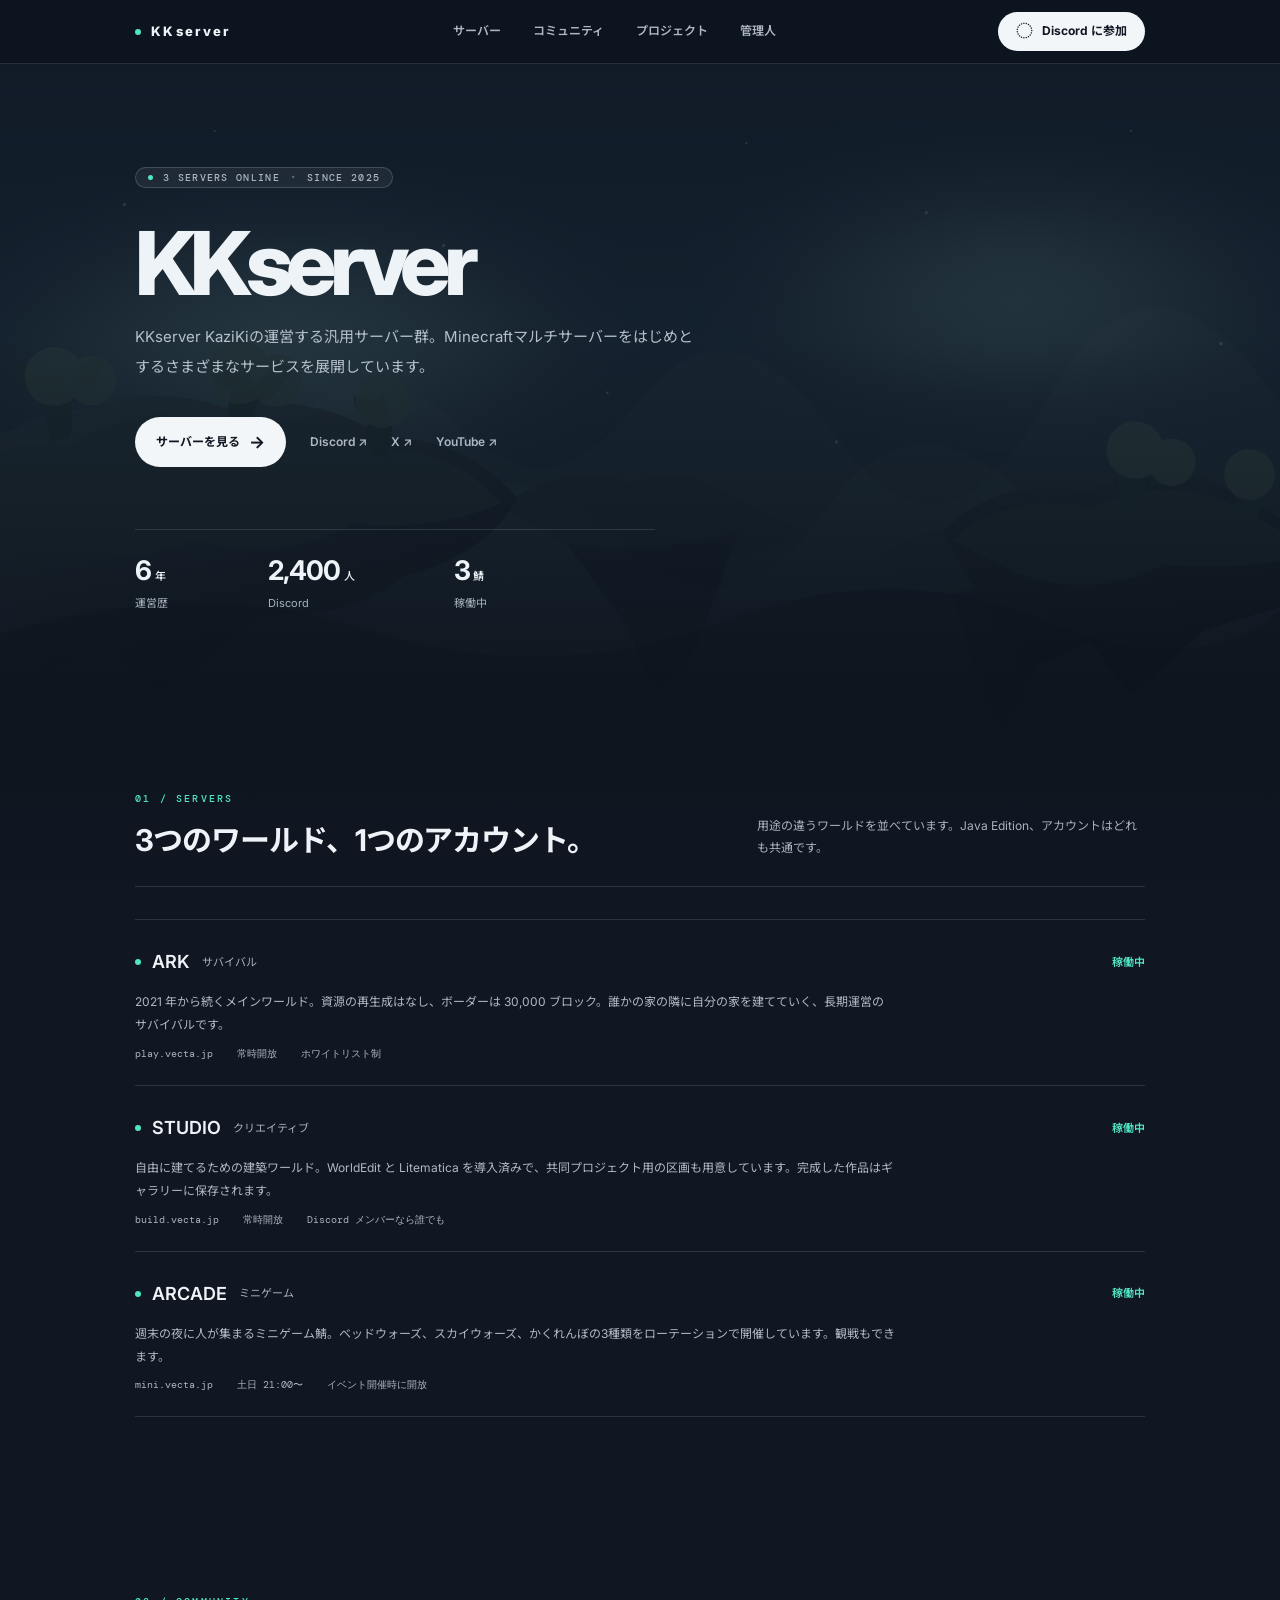
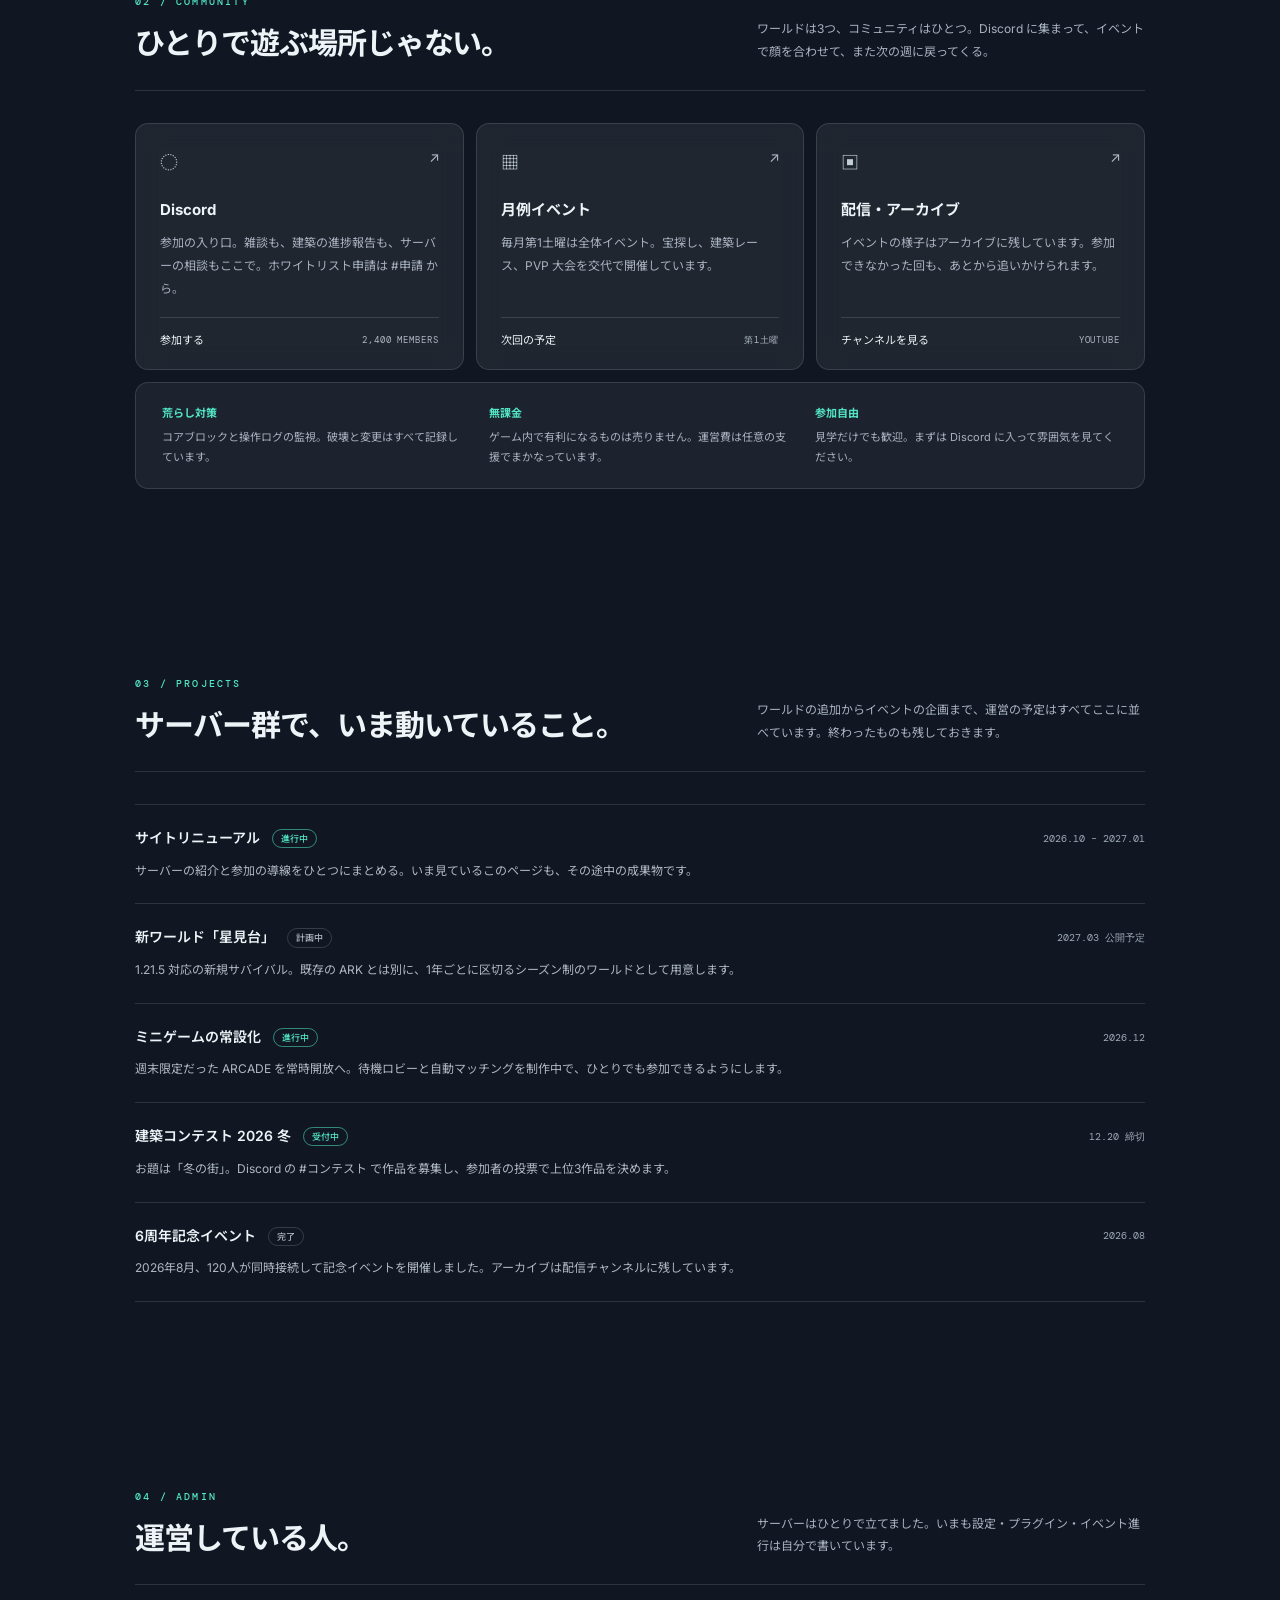
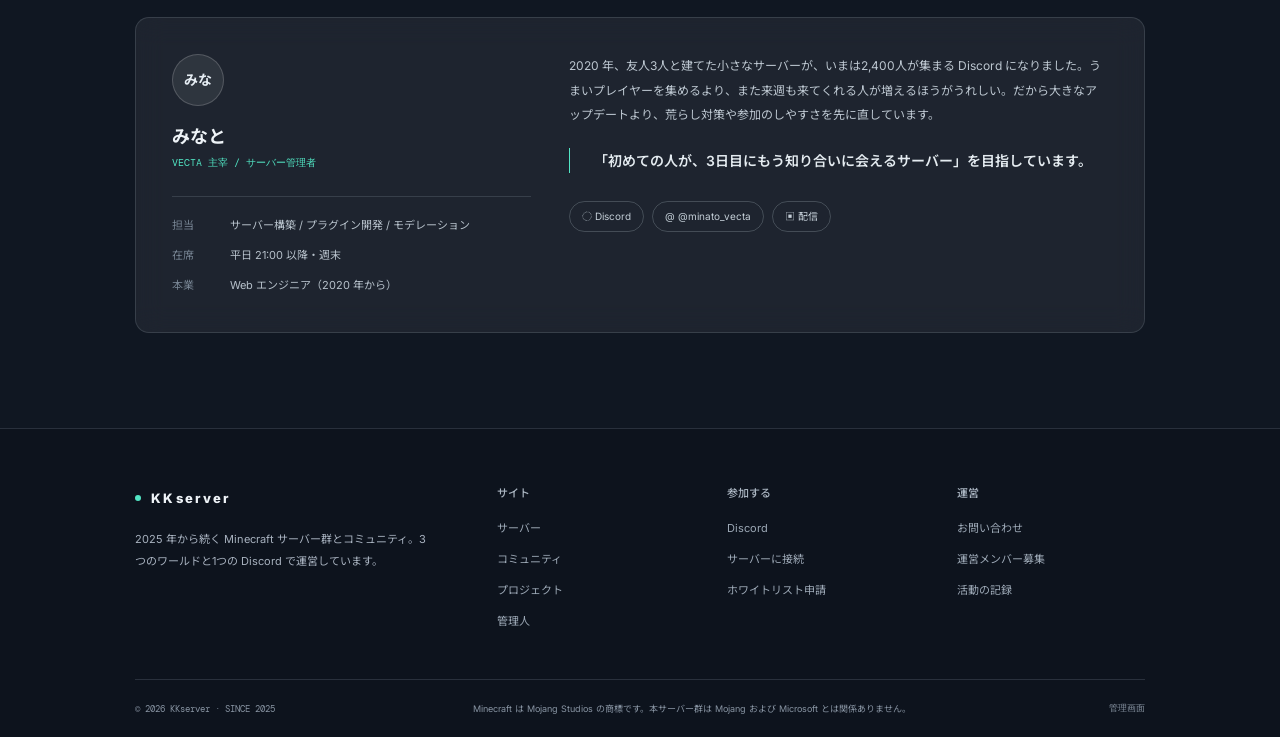
==== index.html @ 8ad78a1d "KKserverへのブランド名と説明の更新" ====
<!DOCTYPE html>
<html lang="ja">
<head>
  <meta charset="UTF-8">
  <meta name="viewport" content="width=device-width, initial-scale=1.0">
  <meta name="theme-color" content="#101722">
  <meta name="description" content="KKserver — 2025年から続くMinecraftサーバー群とコミュニティ。">
  <title>KKserver — Minecraft Server Community</title>
  <link rel="preconnect" href="https://fonts.googleapis.com">
  <link rel="preconnect" href="https://fonts.gstatic.com" crossorigin>
  <link href="https://fonts.googleapis.com/css2?family=DM+Mono:wght@400;500&family=Inter:wght@400;500;600;700;800&family=Noto+Sans+JP:wght@400;500;600;700;800&display=swap" rel="stylesheet">
  <link rel="stylesheet" href="style.css">
</head>
<body>
  <div class="site-background" aria-hidden="true"></div>
  <header class="site-header">
    <a class="brand" href="#top" aria-label="KKserver ホーム"><span></span>KKserver</a>
    <button class="menu-toggle" type="button" aria-label="メニューを開く" aria-expanded="false"><i></i><i></i></button>
    <nav class="main-nav" aria-label="メインナビゲーション">
      <a href="#servers">サーバー</a>
      <a href="#community">コミュニティ</a>
      <a href="#projects">プロジェクト</a>
      <a href="#admin">管理人</a>
    </nav>
    <a class="header-cta" href="#community"><span class="chat-icon">◌</span> Discord に参加</a>
  </header>

  <main id="top">
    <section class="hero content-wrap">
      <div class="hero-copy">
        <div class="eyebrow-pill"><span class="status-dot"></span> 3 SERVERS ONLINE <b>·</b> SINCE 2025</div>
        <h1>KKserver</h1>
        <p class="hero-lead">KKserver KaziKiの運営する汎用サーバー群。Minecraftマルチサーバーをはじめとするさまざまなサービスを展開しています。</p>
        <div class="hero-actions">
          <a class="primary-button" href="#servers">サーバーを見る <span>→</span></a>
          <a class="text-link" href="#community">Discord ↗</a>
          <a class="text-link" href="#projects">X ↗</a>
          <a class="text-link" href="#projects">YouTube ↗</a>
        </div>
        <div class="hero-stats">
          <div><strong>6<small>年</small></strong><span>運営歴</span></div>
          <div><strong>2,400<small>人</small></strong><span>Discord</span></div>
          <div><strong>3<small>鯖</small></strong><span>稼働中</span></div>
        </div>
      </div>
    </section>

    <section class="section content-wrap servers-section" id="servers">
      <div class="section-heading">
        <div><span class="section-kicker">01 / SERVERS</span><h2>3つのワールド、1つのアカウント。</h2></div>
        <p>用途の違うワールドを並べています。Java Edition、アカウントはどれも共通です。</p>
      </div>
      <div class="server-list">
        <article class="server-row">
          <div class="server-title"><h3><span class="status-dot"></span> ARK</h3><span class="server-type">サバイバル</span><span class="server-status">稼働中</span></div>
          <p>2021 年から続くメインワールド。資源の再生成はなし、ボーダーは 30,000 ブロック。誰かの家の隣に自分の家を建てていく、長期運営のサバイバルです。</p>
          <div class="server-meta"><span>play.vecta.jp</span><span>常時開放</span><span>ホワイトリスト制</span></div>
        </article>
        <article class="server-row">
          <div class="server-title"><h3><span class="status-dot"></span> STUDIO</h3><span class="server-type">クリエイティブ</span><span class="server-status">稼働中</span></div>
          <p>自由に建てるための建築ワールド。WorldEdit と Litematica を導入済みで、共同プロジェクト用の区画も用意しています。完成した作品はギャラリーに保存されます。</p>
          <div class="server-meta"><span>build.vecta.jp</span><span>常時開放</span><span>Discord メンバーなら誰でも</span></div>
        </article>
        <article class="server-row">
          <div class="server-title"><h3><span class="status-dot"></span> ARCADE</h3><span class="server-type">ミニゲーム</span><span class="server-status">稼働中</span></div>
          <p>週末の夜に人が集まるミニゲーム鯖。ベッドウォーズ、スカイウォーズ、かくれんぼの3種類をローテーションで開催しています。観戦もできます。</p>
          <div class="server-meta"><span>mini.vecta.jp</span><span>土日 21:00〜</span><span>イベント開催時に開放</span></div>
        </article>
      </div>
    </section>

    <section class="section content-wrap community-section" id="community">
      <div class="section-heading">
        <div><span class="section-kicker">02 / COMMUNITY</span><h2>ひとりで遊ぶ場所じゃない。</h2></div>
        <p>ワールドは3つ、コミュニティはひとつ。Discord に集まって、イベントで顔を合わせて、また次の週に戻ってくる。</p>
      </div>
      <div class="community-grid">
        <a class="community-card" href="#community">
          <span class="card-icon">◌</span><span class="card-arrow">↗</span>
          <h3>Discord</h3><p>参加の入り口。雑談も、建築の進捗報告も、サーバーの相談もここで。ホワイトリスト申請は #申請 から。</p>
          <div class="card-bottom"><span>参加する</span><small>2,400 MEMBERS</small></div>
        </a>
        <a class="community-card" href="#projects">
          <span class="card-icon">▦</span><span class="card-arrow">↗</span>
          <h3>月例イベント</h3><p>毎月第1土曜は全体イベント。宝探し、建築レース、PVP 大会を交代で開催しています。</p>
          <div class="card-bottom"><span>次回の予定</span><small>第1土曜</small></div>
        </a>
        <a class="community-card" href="#projects">
          <span class="card-icon">▣</span><span class="card-arrow">↗</span>
          <h3>配信・アーカイブ</h3><p>イベントの様子はアーカイブに残しています。参加できなかった回も、あとから追いかけられます。</p>
          <div class="card-bottom"><span>チャンネルを見る</span><small>YOUTUBE</small></div>
        </a>
      </div>
      <div class="community-notes">
        <div><h4>荒らし対策</h4><p>コアブロックと操作ログの監視。破壊と変更はすべて記録しています。</p></div>
        <div><h4>無課金</h4><p>ゲーム内で有利になるものは売りません。運営費は任意の支援でまかなっています。</p></div>
        <div><h4>参加自由</h4><p>見学だけでも歓迎。まずは Discord に入って雰囲気を見てください。</p></div>
      </div>
    </section>

    <section class="section content-wrap projects-section" id="projects">
      <div class="section-heading">
        <div><span class="section-kicker">03 / PROJECTS</span><h2>サーバー群で、いま動いていること。</h2></div>
        <p>ワールドの追加からイベントの企画まで、運営の予定はすべてここに並べています。終わったものも残しておきます。</p>
      </div>
      <div class="project-list">
        <article class="project-row"><div class="project-top"><h3>サイトリニューアル <span class="tag active">進行中</span></h3><time>2026.10 – 2027.01</time></div><p>サーバーの紹介と参加の導線をひとつにまとめる。いま見ているこのページも、その途中の成果物です。</p></article>
        <article class="project-row"><div class="project-top"><h3>新ワールド「星見台」 <span class="tag">計画中</span></h3><time>2027.03 公開予定</time></div><p>1.21.5 対応の新規サバイバル。既存の ARK とは別に、1年ごとに区切るシーズン制のワールドとして用意します。</p></article>
        <article class="project-row"><div class="project-top"><h3>ミニゲームの常設化 <span class="tag active">進行中</span></h3><time>2026.12</time></div><p>週末限定だった ARCADE を常時開放へ。待機ロビーと自動マッチングを制作中で、ひとりでも参加できるようにします。</p></article>
        <article class="project-row"><div class="project-top"><h3>建築コンテスト 2026 冬 <span class="tag accepting">受付中</span></h3><time>12.20 締切</time></div><p>お題は「冬の街」。Discord の #コンテスト で作品を募集し、参加者の投票で上位3作品を決めます。</p></article>
        <article class="project-row"><div class="project-top"><h3>6周年記念イベント <span class="tag">完了</span></h3><time>2026.08</time></div><p>2026年8月、120人が同時接続して記念イベントを開催しました。アーカイブは配信チャンネルに残しています。</p></article>
      </div>
    </section>

    <section class="section content-wrap admin-section" id="admin">
      <div class="section-heading">
        <div><span class="section-kicker">04 / ADMIN</span><h2>運営している人。</h2></div>
        <p>サーバーはひとりで立てました。いまも設定・プラグイン・イベント進行は自分で書いています。</p>
      </div>
      <article class="admin-card">
        <div class="admin-profile">
          <div class="avatar">みな</div>
          <h3>みなと</h3><span class="admin-role">VECTA 主宰 / サーバー管理者</span>
          <dl><div><dt>担当</dt><dd>サーバー構築 / プラグイン開発 / モデレーション</dd></div><div><dt>在席</dt><dd>平日 21:00 以降・週末</dd></div><div><dt>本業</dt><dd>Web エンジニア（2020 年から）</dd></div></dl>
        </div>
        <div class="admin-message">
          <p>2020 年、友人3人と建てた小さなサーバーが、いまは2,400人が集まる Discord になりました。うまいプレイヤーを集めるより、また来週も来てくれる人が増えるほうがうれしい。だから大きなアップデートより、荒らし対策や参加のしやすさを先に直しています。</p>
          <blockquote>「初めての人が、3日目にもう知り合いに会えるサーバー」を目指しています。</blockquote>
          <div class="social-pills"><a href="#community">◌ Discord</a><a href="#community">@ @minato_vecta</a><a href="#projects">▣ 配信</a></div>
        </div>
      </article>
    </section>
  </main>

  <footer class="site-footer">
    <div class="footer-main content-wrap">
      <div class="footer-about"><a class="brand" href="#top"><span></span>KKserver</a><p>2025 年から続く Minecraft サーバー群とコミュニティ。3つのワールドと1つの Discord で運営しています。</p></div>
      <div class="footer-column"><h4>サイト</h4><a href="#servers">サーバー</a><a href="#community">コミュニティ</a><a href="#projects">プロジェクト</a><a href="#admin">管理人</a></div>
      <div class="footer-column"><h4>参加する</h4><a href="#community">Discord</a><a href="#servers">サーバーに接続</a><a href="#community">ホワイトリスト申請</a></div>
      <div class="footer-column"><h4>運営</h4><a href="#admin">お問い合わせ</a><a href="#admin">運営メンバー募集</a><a href="#projects">活動の記録</a></div>
    </div>
    <div class="footer-bottom content-wrap"><span>© 2026 KKserver · SINCE 2025</span><span>Minecraft は Mojang Studios の商標です。本サーバー群は Mojang および Microsoft とは関係ありません。</span><a href="#top">管理画面</a></div>
  </footer>
  <script src="script.js"></script>
</body>
</html>
---- style.css ----
/* VECTA — visual settings are grouped here for easy customization. */
:root {
  --bg: #101722;
  --panel: rgba(255,255,255,.055);
  --line: rgba(210,225,238,.14);
  --text: #eef3f7;
  --muted: #a8b2bf;
  --soft: #778493;
  --accent: #52e5c4;
  --mono: "DM Mono", monospace;
  --sans: "Inter", "Noto Sans JP", sans-serif;
  --content: 1010px;
}
* { box-sizing: border-box; }
html { scroll-behavior: smooth; scroll-padding-top: 90px; }
body { margin: 0; color: var(--text); background: var(--bg); font-family: var(--sans); font-size: 14px; line-height: 1.9; overflow-x: hidden; }
a { color: inherit; text-decoration: none; }
a:focus-visible, button:focus-visible { outline: 2px solid var(--accent); outline-offset: 4px; }
.site-background {
  position: fixed; inset: 0; z-index: -1; pointer-events: none;
  background: linear-gradient(180deg, rgba(14,22,34,.82) 0%, rgba(14,22,34,.68) 38%, rgba(12,18,27,.9) 78%, #101722 100%), url("assets/landscape.svg") center 30% / cover no-repeat;
}
.site-header {
  height: 64px; padding: 0 max(5vw, calc((100vw - var(--content))/2));
  display: flex; align-items: center; justify-content: space-between; gap: 30px;
  position: sticky; top: 0; z-index: 20; background: rgba(13,20,31,.82);
  border-bottom: 1px solid rgba(210,225,238,.12); backdrop-filter: blur(18px);
}
.brand { display: inline-flex; align-items: center; gap: 10px; font-size: 13px; font-weight: 800; letter-spacing: .18em; white-space: nowrap; }
.brand span, .status-dot { display: inline-block; width: 6px; height: 6px; border-radius: 50%; background: var(--accent); flex: 0 0 auto; }
.main-nav { display: flex; align-items: center; gap: 32px; margin-left: auto; margin-right: auto; }
.main-nav a, .text-link { color: #aeb7c2; font-size: 12px; font-weight: 600; transition: color .2s; }
.main-nav a:hover, .text-link:hover { color: var(--accent); }
.header-cta, .primary-button { display: inline-flex; align-items: center; justify-content: center; gap: 9px; color: #101722; background: #f3f6f8; border-radius: 99px; font-size: 12px; font-weight: 700; padding: 8px 18px; transition: transform .2s, background .2s; white-space: nowrap; }
.header-cta:hover, .primary-button:hover { transform: translateY(-2px); background: var(--accent); }
.chat-icon { font-size: 17px; line-height: 1; }
.menu-toggle { display: none; border: 0; background: none; padding: 8px; }
.menu-toggle i { display: block; width: 22px; height: 1px; background: white; margin: 6px; }
.content-wrap { width: min(var(--content), 90%); margin-inline: auto; }
.hero { min-height: 690px; padding-top: 98px; }
.hero-copy { max-width: 600px; }
.eyebrow-pill { display: inline-flex; align-items: center; gap: 10px; border: 1px solid rgba(220,235,245,.18); background: rgba(255,255,255,.055); border-radius: 30px; padding: 3px 12px; color: #aab5c1; font: 500 10px var(--mono); letter-spacing: .13em; }
.eyebrow-pill .status-dot { width: 5px; height: 5px; }
.eyebrow-pill b { color: #667381; }
h1 { margin: 30px 0 12px; font-size: clamp(64px, 8vw, 88px); line-height: 1; letter-spacing: -.075em; font-weight: 800; }
.hero-lead { max-width: 560px; color: #b6c0ca; font-size: 15px; line-height: 2.05; }
.hero-actions { display: flex; align-items: center; gap: 24px; margin-top: 34px; }
.primary-button { padding: 9px 21px; min-width: 145px; }
.primary-button span { font-size: 17px; }
.hero-stats { display: flex; gap: 100px; max-width: 520px; border-top: 1px solid var(--line); margin-top: 62px; padding-top: 24px; }
.hero-stats div { display: flex; flex-direction: column; }
.hero-stats strong { font-size: 27px; line-height: 1.25; letter-spacing: -.04em; }
.hero-stats strong small { font-size: 11px; margin-left: 4px; font-weight: 500; }
.hero-stats span { color: var(--muted); font-size: 11px; margin-top: 5px; }
.section { padding-top: 30px; margin-bottom: 140px; }
.section-heading { display: grid; grid-template-columns: 1.2fr .8fr; gap: 40px; align-items: end; padding-bottom: 24px; border-bottom: 1px solid var(--line); }
.section-kicker { color: var(--accent); font: 500 10px var(--mono); letter-spacing: .22em; }
.section-heading h2 { font-size: clamp(24px, 3vw, 30px); line-height: 1.45; letter-spacing: -.035em; margin: 8px 0 0; }
.section-heading > p { color: var(--muted); font-size: 12px; margin: 0 0 2px; line-height: 1.9; }
.server-list { border-top: 1px solid var(--line); margin-top: 32px; }
.server-row { padding: 25px 0 24px; border-bottom: 1px solid var(--line); }
.server-title { display: flex; align-items: center; gap: 12px; }
.server-title h3 { font-size: 18px; font-weight: 600; margin: 0; display: flex; align-items: center; gap: 11px; }
.server-title h3 .status-dot { width: 6px; height: 6px; }
.server-type { color: var(--muted); font-size: 11px; }
.server-status { margin-left: auto; color: var(--accent); font-size: 11px; font-weight: 600; }
.server-row > p, .project-row > p { max-width: 760px; color: #aeb8c3; font-size: 12px; margin: 12px 0 10px; line-height: 1.9; }
.server-meta { display: flex; flex-wrap: wrap; gap: 24px; color: #aab5c1; font: 10px var(--mono); }
.community-section { margin-bottom: 150px; }
.community-grid { display: grid; grid-template-columns: repeat(3, 1fr); gap: 12px; margin-top: 32px; }
.community-card { min-height: 228px; position: relative; display: flex; flex-direction: column; padding: 22px 24px 18px; border: 1px solid var(--line); border-radius: 13px; background: rgba(255,255,255,.065); backdrop-filter: blur(12px); transition: background .2s, transform .2s; }
.community-card:hover { background: rgba(255,255,255,.1); transform: translateY(-3px); }
.card-icon { color: #c3cdd6; font-size: 18px; }
.card-arrow { position: absolute; right: 23px; top: 20px; color: #aeb9c4; }
.community-card h3 { font-size: 15px; margin: 16px 0 8px; }
.community-card p { color: var(--muted); font-size: 12px; line-height: 1.9; margin: 0 0 16px; }
.card-bottom { display: flex; align-items: center; justify-content: space-between; border-top: 1px solid var(--line); padding-top: 12px; margin-top: auto; font-size: 11px; }
.card-bottom small { color: #aeb9c4; font: 9px var(--mono); letter-spacing: .1em; }
.community-notes { display: grid; grid-template-columns: repeat(3, 1fr); gap: 24px; border: 1px solid var(--line); border-radius: 13px; background: rgba(255,255,255,.055); padding: 20px 26px; margin-top: 12px; }
.community-notes h4 { color: var(--accent); font-size: 11px; margin: 0 0 5px; }
.community-notes p { color: var(--muted); font-size: 11px; line-height: 1.8; margin: 0; }
.projects-section { margin-bottom: 150px; }
.project-list { border-top: 1px solid var(--line); margin-top: 32px; }
.project-row { padding: 20px 0 21px; border-bottom: 1px solid var(--line); }
.project-top { display: flex; align-items: center; justify-content: space-between; gap: 20px; }
.project-top h3 { font-size: 14px; margin: 0; font-weight: 600; }
.project-top time { color: #9da9b6; font: 10px var(--mono); white-space: nowrap; }
.tag { display: inline-block; vertical-align: 1px; border: 1px solid rgba(180,195,210,.22); color: #aeb8c3; border-radius: 20px; padding: 0 8px; font-size: 9px; font-weight: 500; margin-left: 8px; }
.tag.active, .tag.accepting { color: var(--accent); border-color: rgba(82,229,196,.55); }
.project-row > p { margin: 8px 0 0; max-width: 850px; }
.admin-section { margin-bottom: 95px; }
.admin-card { display: grid; grid-template-columns: .8fr 1.2fr; gap: 38px; margin-top: 32px; padding: 36px; border: 1px solid var(--line); border-radius: 14px; background: rgba(255,255,255,.06); backdrop-filter: blur(14px); }
.avatar { width: 52px; height: 52px; border: 1px solid rgba(255,255,255,.18); background: rgba(255,255,255,.08); border-radius: 50%; display: grid; place-items: center; color: #e5edf3; font-weight: 700; margin-bottom: 14px; }
.admin-profile h3 { font-size: 18px; margin: 0; }
.admin-role { display: block; color: var(--accent); font: 10px var(--mono); margin-top: 2px; }
.admin-profile dl { border-top: 1px solid var(--line); margin: 26px 0 0; padding-top: 18px; display: grid; gap: 9px; }
.admin-profile dl div { display: grid; grid-template-columns: 48px 1fr; gap: 10px; font-size: 11px; }
.admin-profile dt { color: var(--soft); }
.admin-profile dd { margin: 0; color: #b7c1cb; }
.admin-message { color: #bdc7d1; font-size: 12px; line-height: 2.05; }
.admin-message > p { margin: 0 0 20px; }
.admin-message blockquote { border-left: 1px solid var(--accent); padding: 0 0 0 24px; margin: 0 0 28px; color: #e4ebf0; font-size: 14px; font-weight: 600; line-height: 1.8; }
.social-pills { display: flex; flex-wrap: wrap; gap: 8px; }
.social-pills a { border: 1px solid rgba(220,235,245,.2); border-radius: 30px; padding: 4px 12px; color: #c4ced7; font-size: 10px; transition: border .2s, color .2s; }
.social-pills a:hover { border-color: var(--accent); color: var(--accent); }
.site-footer { border-top: 1px solid var(--line); background: rgba(10,16,25,.42); }
.footer-main { display: grid; grid-template-columns: 1.7fr 1fr 1fr 1fr; gap: 42px; padding-top: 54px; padding-bottom: 48px; }
.footer-about p { max-width: 300px; color: var(--muted); font-size: 11px; line-height: 2; margin-top: 18px; }
.footer-column { display: flex; flex-direction: column; gap: 10px; }
.footer-column h4 { color: #aab5c1; font-size: 11px; font-weight: 500; margin: 0 0 4px; }
.footer-column a { color: #9da9b6; font-size: 11px; }
.footer-column a:hover { color: var(--accent); }
.footer-bottom { border-top: 1px solid var(--line); min-height: 58px; display: flex; align-items: center; justify-content: space-between; gap: 20px; color: #8995a3; font: 9px var(--mono); }
.footer-bottom span:nth-child(2) { font-family: var(--sans); font-size: 9px; text-align: center; }
.footer-bottom a { white-space: nowrap; }
@media (max-width: 760px) {
  .site-header { height: 60px; padding-inline: 5%; gap: 10px; }
  .menu-toggle { display: block; order: 3; margin-left: 2px; }
  .header-cta { margin-left: auto; padding: 7px 12px; font-size: 10px; }
  .main-nav { display: none; position: absolute; top: 59px; left: 0; right: 0; padding: 18px 5% 22px; background: rgba(13,20,31,.97); border-bottom: 1px solid var(--line); flex-direction: column; align-items: flex-start; gap: 14px; }
  .main-nav.is-open { display: flex; }
  .hero { min-height: 690px; padding-top: 90px; }
  .hero-lead { font-size: 13px; }
  .hero-actions { flex-wrap: wrap; gap: 17px; }
  .hero-stats { gap: clamp(30px, 10vw, 75px); }
  .section { margin-bottom: 105px; }
  .section-heading { grid-template-columns: 1fr; gap: 12px; }
  .section-heading > p { max-width: 520px; }
  .community-grid { grid-template-columns: 1fr; }
  .community-card { min-height: 195px; }
  .community-notes { grid-template-columns: 1fr; gap: 16px; }
  .admin-card { grid-template-columns: 1fr; gap: 26px; padding: 25px; }
  .footer-main { grid-template-columns: 1fr 1fr; gap: 32px 22px; }
  .footer-about { grid-column: 1 / -1; }
  .footer-bottom { padding-block: 16px; flex-wrap: wrap; justify-content: flex-start; }
  .footer-bottom span:nth-child(2) { text-align: left; order: 3; width: 100%; }
}
@media (max-width: 420px) {
  .brand { font-size: 12px; }
  .header-cta { font-size: 0; gap: 0; width: 34px; height: 34px; padding: 0; }
  .chat-icon { font-size: 19px; }
  h1 { font-size: 62px; }
  .hero { min-height: 700px; }
  .hero-stats { justify-content: space-between; gap: 15px; }
  .server-title { flex-wrap: wrap; }
  .server-status { margin-left: auto; }
  .project-top { align-items: flex-start; flex-direction: column; gap: 5px; }
}
@media (prefers-reduced-motion: reduce) {
  html { scroll-behavior: auto; }
  *, *::before, *::after { transition-duration: .01ms !important; animation-duration: .01ms !important; }
}
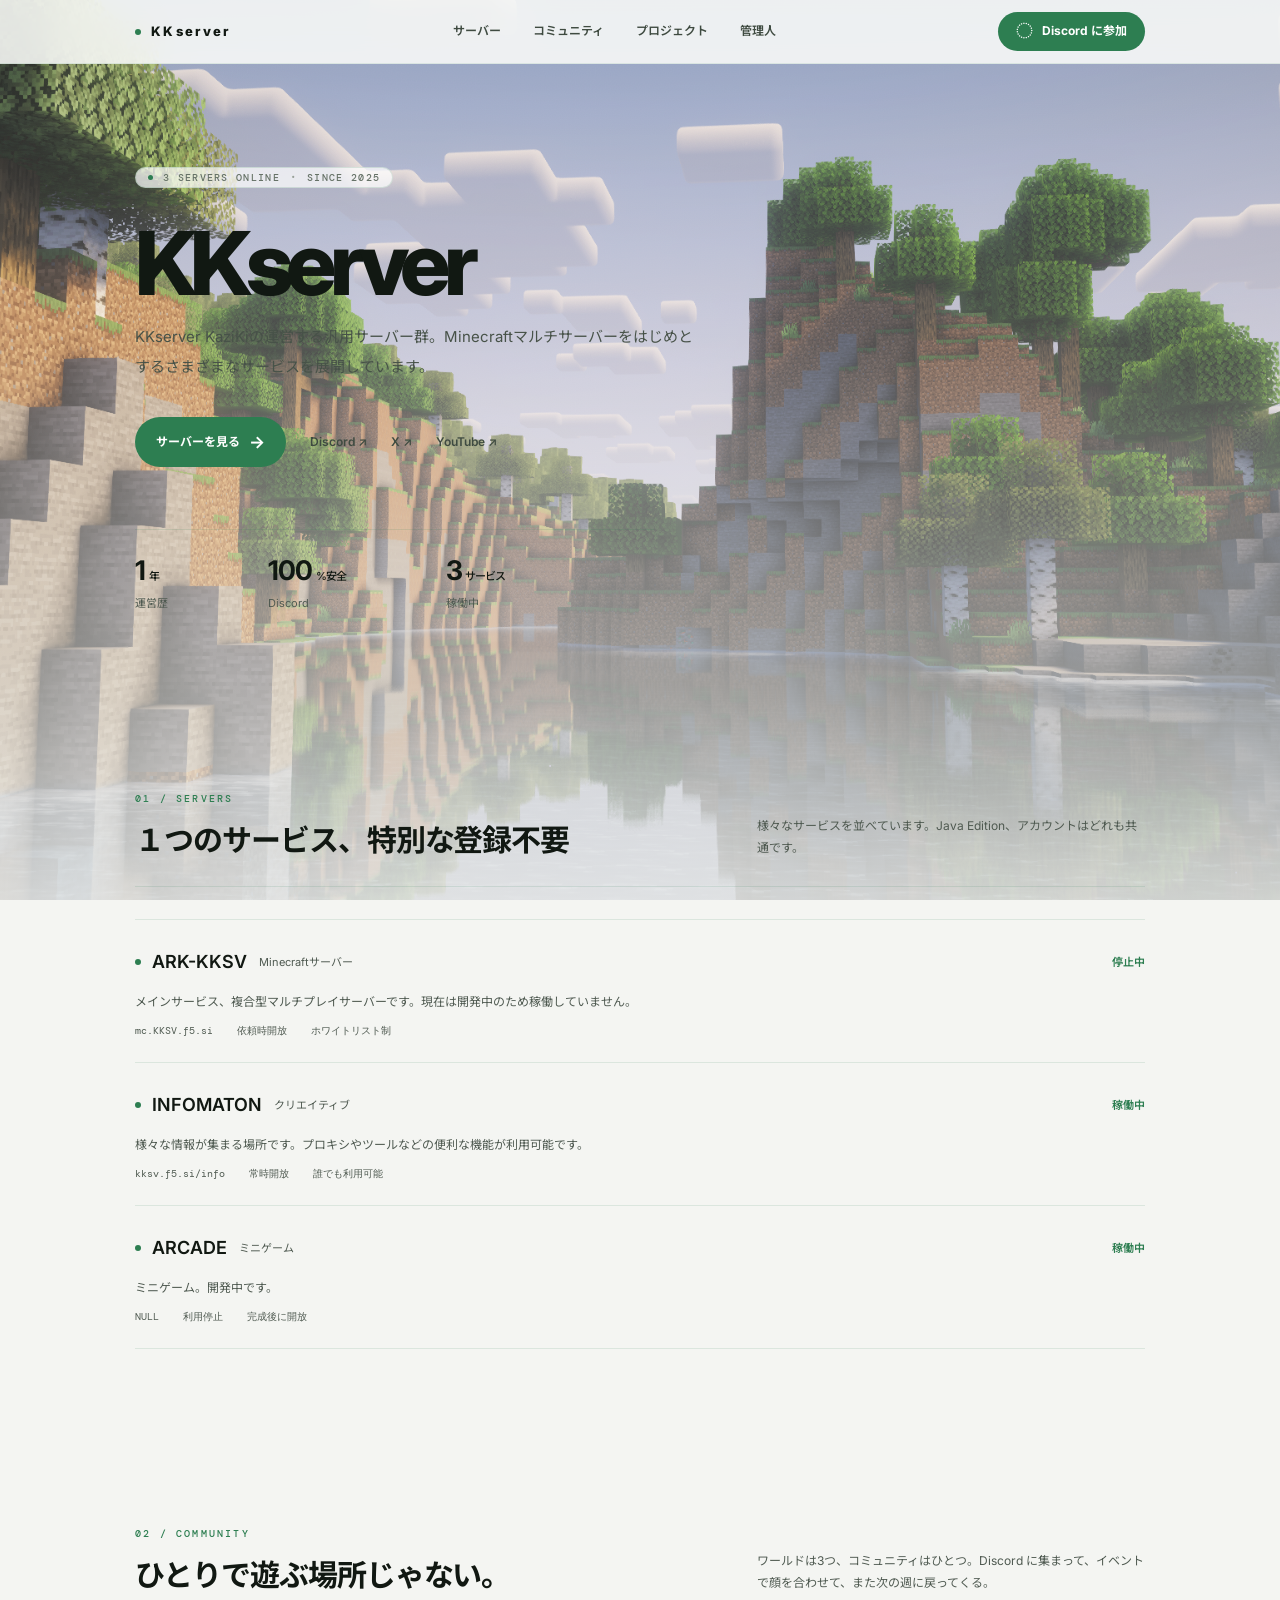
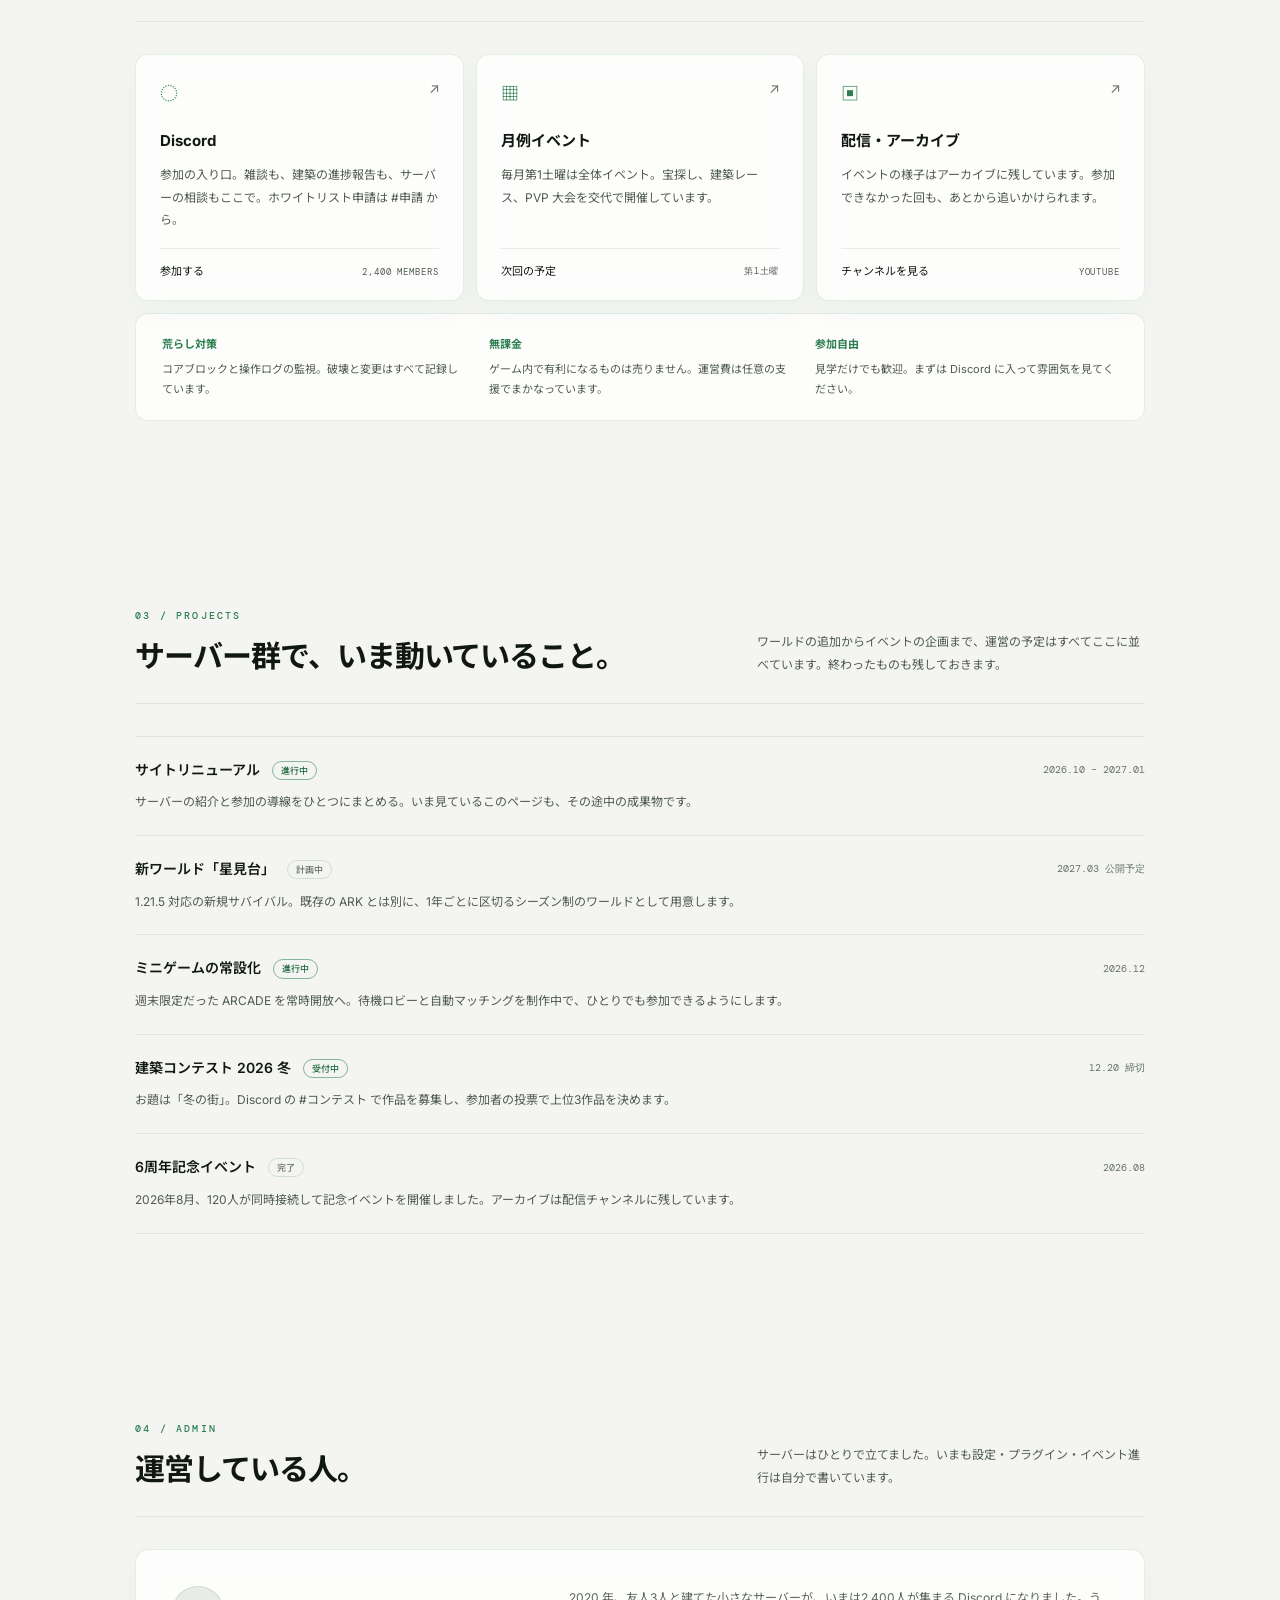
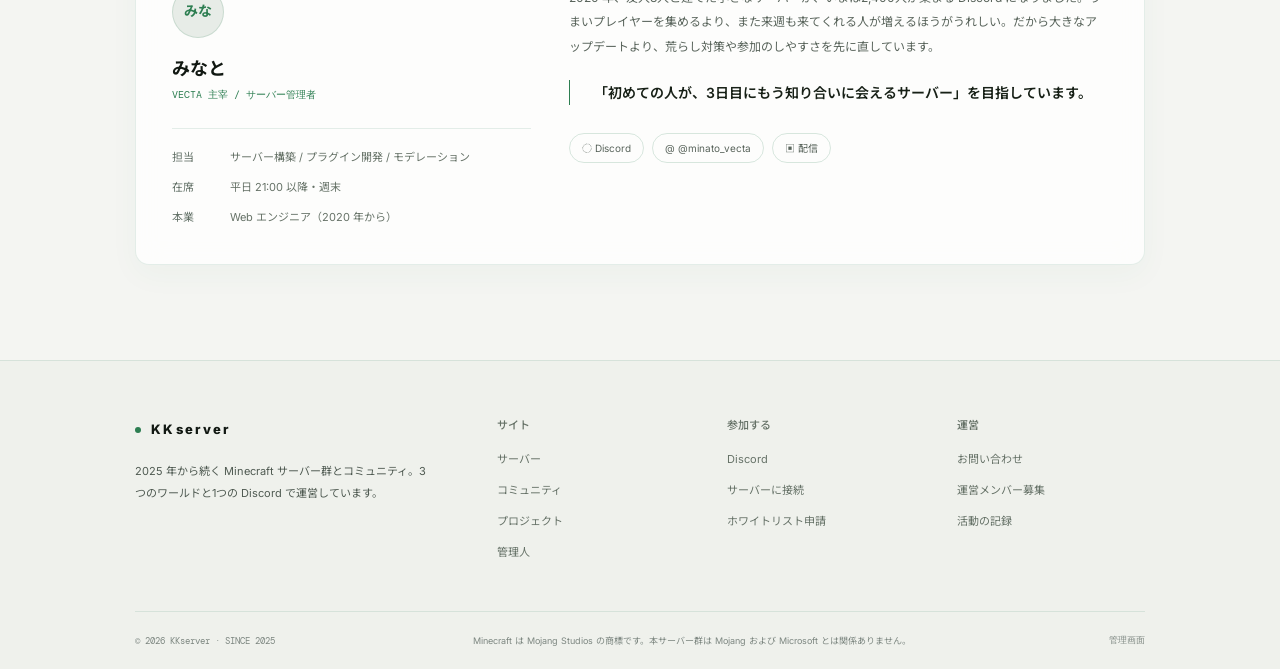
==== commit 1816389a: "Refresh KKSV site theme and content Updated the site to a light theme, revised server and community " ====
--- a/index.html
+++ b/index.html
@@ -3,8 +3,8 @@
 <head>
   <meta charset="UTF-8">
   <meta name="viewport" content="width=device-width, initial-scale=1.0">
-  <meta name="theme-color" content="#101722">
-  <meta name="description" content="KKserver — 2025年から続くMinecraftサーバー群とコミュニティ。">
+  <meta name="theme-color" content="#F4F5F2">
+  <meta name="description" content="KKserver — KaziKiの汎用サーバー群">
   <title>KKserver — Minecraft Server Community</title>
   <link rel="preconnect" href="https://fonts.googleapis.com">
   <link rel="preconnect" href="https://fonts.gstatic.com" crossorigin>
@@ -38,33 +38,33 @@
           <a class="text-link" href="#projects">YouTube ↗</a>
         </div>
         <div class="hero-stats">
-          <div><strong>6<small>年</small></strong><span>運営歴</span></div>
-          <div><strong>2,400<small>人</small></strong><span>Discord</span></div>
-          <div><strong>3<small>鯖</small></strong><span>稼働中</span></div>
+          <div><strong>1<small>年</small></strong><span>運営歴</span></div>
+          <div><strong>100<small>%安全</small></strong><span>Discord</span></div>
+          <div><strong>3<small>サービス</small></strong><span>稼働中</span></div>
         </div>
       </div>
     </section>
 
     <section class="section content-wrap servers-section" id="servers">
       <div class="section-heading">
-        <div><span class="section-kicker">01 / SERVERS</span><h2>3つのワールド、1つのアカウント。</h2></div>
-        <p>用途の違うワールドを並べています。Java Edition、アカウントはどれも共通です。</p>
+        <div><span class="section-kicker">01 / SERVERS</span><h2>１つのサービス、特別な登録不要</h2></div>
+        <p>様々なサービスを並べています。Java Edition、アカウントはどれも共通です。</p>
       </div>
       <div class="server-list">
         <article class="server-row">
-          <div class="server-title"><h3><span class="status-dot"></span> ARK</h3><span class="server-type">サバイバル</span><span class="server-status">稼働中</span></div>
-          <p>2021 年から続くメインワールド。資源の再生成はなし、ボーダーは 30,000 ブロック。誰かの家の隣に自分の家を建てていく、長期運営のサバイバルです。</p>
-          <div class="server-meta"><span>play.vecta.jp</span><span>常時開放</span><span>ホワイトリスト制</span></div>
+          <div class="server-title"><h3><span class="status-dot"></span> ARK-KKSV</h3><span class="server-type">Minecraftサーバー</span><span class="server-status">停止中</span></div>
+          <p>メインサービス、複合型マルチプレイサーバーです。現在は開発中のため稼働していません。</p>
+          <div class="server-meta"><span>mc.KKSV.f5.si</span><span>依頼時開放</span><span>ホワイトリスト制</span></div>
         </article>
         <article class="server-row">
-          <div class="server-title"><h3><span class="status-dot"></span> STUDIO</h3><span class="server-type">クリエイティブ</span><span class="server-status">稼働中</span></div>
-          <p>自由に建てるための建築ワールド。WorldEdit と Litematica を導入済みで、共同プロジェクト用の区画も用意しています。完成した作品はギャラリーに保存されます。</p>
-          <div class="server-meta"><span>build.vecta.jp</span><span>常時開放</span><span>Discord メンバーなら誰でも</span></div>
+          <div class="server-title"><h3><span class="status-dot"></span> INFOMATON</h3><span class="server-type">クリエイティブ</span><span class="server-status">稼働中</span></div>
+          <p>様々な情報が集まる場所です。プロキシやツールなどの便利な機能が利用可能です。</p>
+          <div class="server-meta"><span>kksv.f5.si/info</span><span>常時開放</span><span>誰でも利用可能</span></div>
         </article>
         <article class="server-row">
           <div class="server-title"><h3><span class="status-dot"></span> ARCADE</h3><span class="server-type">ミニゲーム</span><span class="server-status">稼働中</span></div>
-          <p>週末の夜に人が集まるミニゲーム鯖。ベッドウォーズ、スカイウォーズ、かくれんぼの3種類をローテーションで開催しています。観戦もできます。</p>
-          <div class="server-meta"><span>mini.vecta.jp</span><span>土日 21:00〜</span><span>イベント開催時に開放</span></div>
+          <p>ミニゲーム。開発中です。</p>
+          <div class="server-meta"><span>NULL</span><span>利用停止</span><span>完成後に開放</span></div>
         </article>
       </div>
     </section>
--- a/style.css
+++ b/style.css
@@ -1,12 +1,15 @@
-/* VECTA — visual settings are grouped here for easy customization. */
+/* KKSV — visual settings are grouped here for easy customization. */
 :root {
-  --bg: #101722;
-  --panel: rgba(255,255,255,.055);
-  --line: rgba(210,225,238,.14);
-  --text: #eef3f7;
-  --muted: #a8b2bf;
-  --soft: #778493;
-  --accent: #52e5c4;
+  --bg: #f4f5f2;
+  --panel: rgba(255,255,255,.78);
+  --line: rgba(45,126,81,.12);
+  --text: #111812;
+  --muted: #4f5a51;
+  --soft: #627066;
+  --accent: #2d7e51;
+  --background-middle: .22;
+  --background-lower: .58;
+  --background-bottom: .82;
   --mono: "DM Mono", monospace;
   --sans: "Inter", "Noto Sans JP", sans-serif;
   --content: 1010px;
@@ -18,32 +21,34 @@
 a:focus-visible, button:focus-visible { outline: 2px solid var(--accent); outline-offset: 4px; }
 .site-background {
   position: fixed; inset: 0; z-index: -1; pointer-events: none;
-  background: linear-gradient(180deg, rgba(14,22,34,.82) 0%, rgba(14,22,34,.68) 38%, rgba(12,18,27,.9) 78%, #101722 100%), url("assets/landscape.svg") center 30% / cover no-repeat;
+  opacity: 1;
+  background: linear-gradient(180deg, rgba(248,249,247,.12) 0%, rgba(244,245,242,var(--background-middle)) 38%, rgba(240,242,238,var(--background-lower)) 78%, rgba(244,245,242,var(--background-bottom)) 100%), url("assets/background.png") center 30% / cover no-repeat;
+  transition: opacity .12s linear;
 }
 .site-header {
   height: 64px; padding: 0 max(5vw, calc((100vw - var(--content))/2));
   display: flex; align-items: center; justify-content: space-between; gap: 30px;
-  position: sticky; top: 0; z-index: 20; background: rgba(13,20,31,.82);
-  border-bottom: 1px solid rgba(210,225,238,.12); backdrop-filter: blur(18px);
+  position: sticky; top: 0; z-index: 20; background: rgba(250,251,249,.88);
+  border-bottom: 1px solid rgba(45,126,81,.10); backdrop-filter: blur(18px);
 }
 .brand { display: inline-flex; align-items: center; gap: 10px; font-size: 13px; font-weight: 800; letter-spacing: .18em; white-space: nowrap; }
 .brand span, .status-dot { display: inline-block; width: 6px; height: 6px; border-radius: 50%; background: var(--accent); flex: 0 0 auto; }
 .main-nav { display: flex; align-items: center; gap: 32px; margin-left: auto; margin-right: auto; }
-.main-nav a, .text-link { color: #aeb7c2; font-size: 12px; font-weight: 600; transition: color .2s; }
+.main-nav a, .text-link { color: #3f4b41; font-size: 12px; font-weight: 600; transition: color .2s; }
 .main-nav a:hover, .text-link:hover { color: var(--accent); }
-.header-cta, .primary-button { display: inline-flex; align-items: center; justify-content: center; gap: 9px; color: #101722; background: #f3f6f8; border-radius: 99px; font-size: 12px; font-weight: 700; padding: 8px 18px; transition: transform .2s, background .2s; white-space: nowrap; }
-.header-cta:hover, .primary-button:hover { transform: translateY(-2px); background: var(--accent); }
+.header-cta, .primary-button { display: inline-flex; align-items: center; justify-content: center; gap: 9px; color: #ffffff; background: #2d7e51; border-radius: 99px; font-size: 12px; font-weight: 700; padding: 8px 18px; transition: transform .2s, background .2s; white-space: nowrap; }
+.header-cta:hover, .primary-button:hover { transform: translateY(-2px); background: #3b9665; }
 .chat-icon { font-size: 17px; line-height: 1; }
 .menu-toggle { display: none; border: 0; background: none; padding: 8px; }
-.menu-toggle i { display: block; width: 22px; height: 1px; background: white; margin: 6px; }
+.menu-toggle i { display: block; width: 22px; height: 1px; background: #172016; margin: 6px; }
 .content-wrap { width: min(var(--content), 90%); margin-inline: auto; }
 .hero { min-height: 690px; padding-top: 98px; }
 .hero-copy { max-width: 600px; }
-.eyebrow-pill { display: inline-flex; align-items: center; gap: 10px; border: 1px solid rgba(220,235,245,.18); background: rgba(255,255,255,.055); border-radius: 30px; padding: 3px 12px; color: #aab5c1; font: 500 10px var(--mono); letter-spacing: .13em; }
+.eyebrow-pill { display: inline-flex; align-items: center; gap: 10px; border: 1px solid rgba(45,126,81,.16); background: rgba(255,255,255,.72); border-radius: 30px; padding: 3px 12px; color: #667267; font: 500 10px var(--mono); letter-spacing: .13em; }
 .eyebrow-pill .status-dot { width: 5px; height: 5px; }
-.eyebrow-pill b { color: #667381; }
+.eyebrow-pill b { color: #98a098; }
 h1 { margin: 30px 0 12px; font-size: clamp(64px, 8vw, 88px); line-height: 1; letter-spacing: -.075em; font-weight: 800; }
-.hero-lead { max-width: 560px; color: #b6c0ca; font-size: 15px; line-height: 2.05; }
+.hero-lead { max-width: 560px; color: #475248; font-size: 15px; line-height: 2.05; }
 .hero-actions { display: flex; align-items: center; gap: 24px; margin-top: 34px; }
 .primary-button { padding: 9px 21px; min-width: 145px; }
 .primary-button span { font-size: 17px; }
@@ -64,19 +69,19 @@
 .server-title h3 .status-dot { width: 6px; height: 6px; }
 .server-type { color: var(--muted); font-size: 11px; }
 .server-status { margin-left: auto; color: var(--accent); font-size: 11px; font-weight: 600; }
-.server-row > p, .project-row > p { max-width: 760px; color: #aeb8c3; font-size: 12px; margin: 12px 0 10px; line-height: 1.9; }
-.server-meta { display: flex; flex-wrap: wrap; gap: 24px; color: #aab5c1; font: 10px var(--mono); }
+.server-row > p, .project-row > p { max-width: 760px; color: #4f5a51; font-size: 12px; margin: 12px 0 10px; line-height: 1.9; }
+.server-meta { display: flex; flex-wrap: wrap; gap: 24px; color: #4f5a51; font: 10px var(--mono); }
 .community-section { margin-bottom: 150px; }
 .community-grid { display: grid; grid-template-columns: repeat(3, 1fr); gap: 12px; margin-top: 32px; }
-.community-card { min-height: 228px; position: relative; display: flex; flex-direction: column; padding: 22px 24px 18px; border: 1px solid var(--line); border-radius: 13px; background: rgba(255,255,255,.065); backdrop-filter: blur(12px); transition: background .2s, transform .2s; }
-.community-card:hover { background: rgba(255,255,255,.1); transform: translateY(-3px); }
-.card-icon { color: #c3cdd6; font-size: 18px; }
-.card-arrow { position: absolute; right: 23px; top: 20px; color: #aeb9c4; }
+.community-card { min-height: 228px; position: relative; display: flex; flex-direction: column; padding: 22px 24px 18px; border: 1px solid var(--line); border-radius: 13px; background: var(--panel); backdrop-filter: blur(12px); box-shadow: 0 10px 30px rgba(45,126,81,.04); transition: background .2s, transform .2s; }
+.community-card:hover { background: rgba(255,255,255,.94); transform: translateY(-3px); }
+.card-icon { color: #2d7e51; font-size: 18px; }
+.card-arrow { position: absolute; right: 23px; top: 20px; color: #667267; }
 .community-card h3 { font-size: 15px; margin: 16px 0 8px; }
 .community-card p { color: var(--muted); font-size: 12px; line-height: 1.9; margin: 0 0 16px; }
 .card-bottom { display: flex; align-items: center; justify-content: space-between; border-top: 1px solid var(--line); padding-top: 12px; margin-top: auto; font-size: 11px; }
-.card-bottom small { color: #aeb9c4; font: 9px var(--mono); letter-spacing: .1em; }
-.community-notes { display: grid; grid-template-columns: repeat(3, 1fr); gap: 24px; border: 1px solid var(--line); border-radius: 13px; background: rgba(255,255,255,.055); padding: 20px 26px; margin-top: 12px; }
+.card-bottom small { color: #4f5a51; font: 9px var(--mono); letter-spacing: .1em; }
+.community-notes { display: grid; grid-template-columns: repeat(3, 1fr); gap: 24px; border: 1px solid var(--line); border-radius: 13px; background: var(--panel); padding: 20px 26px; margin-top: 12px; }
 .community-notes h4 { color: var(--accent); font-size: 11px; margin: 0 0 5px; }
 .community-notes p { color: var(--muted); font-size: 11px; line-height: 1.8; margin: 0; }
 .projects-section { margin-bottom: 150px; }
@@ -84,40 +89,40 @@
 .project-row { padding: 20px 0 21px; border-bottom: 1px solid var(--line); }
 .project-top { display: flex; align-items: center; justify-content: space-between; gap: 20px; }
 .project-top h3 { font-size: 14px; margin: 0; font-weight: 600; }
-.project-top time { color: #9da9b6; font: 10px var(--mono); white-space: nowrap; }
-.tag { display: inline-block; vertical-align: 1px; border: 1px solid rgba(180,195,210,.22); color: #aeb8c3; border-radius: 20px; padding: 0 8px; font-size: 9px; font-weight: 500; margin-left: 8px; }
-.tag.active, .tag.accepting { color: var(--accent); border-color: rgba(82,229,196,.55); }
+.project-top time { color: #667267; font: 10px var(--mono); white-space: nowrap; }
+.tag { display: inline-block; vertical-align: 1px; border: 1px solid rgba(45,126,81,.18); color: #667267; border-radius: 20px; padding: 0 8px; font-size: 9px; font-weight: 500; margin-left: 8px; }
+.tag.active, .tag.accepting { color: #256b45; border-color: rgba(45,126,81,.55); }
 .project-row > p { margin: 8px 0 0; max-width: 850px; }
 .admin-section { margin-bottom: 95px; }
-.admin-card { display: grid; grid-template-columns: .8fr 1.2fr; gap: 38px; margin-top: 32px; padding: 36px; border: 1px solid var(--line); border-radius: 14px; background: rgba(255,255,255,.06); backdrop-filter: blur(14px); }
-.avatar { width: 52px; height: 52px; border: 1px solid rgba(255,255,255,.18); background: rgba(255,255,255,.08); border-radius: 50%; display: grid; place-items: center; color: #e5edf3; font-weight: 700; margin-bottom: 14px; }
+.admin-card { display: grid; grid-template-columns: .8fr 1.2fr; gap: 38px; margin-top: 32px; padding: 36px; border: 1px solid var(--line); border-radius: 14px; background: var(--panel); backdrop-filter: blur(14px); box-shadow: 0 10px 30px rgba(45,126,81,.04); }
+.avatar { width: 52px; height: 52px; border: 1px solid rgba(45,126,81,.16); background: #e7ece7; border-radius: 50%; display: grid; place-items: center; color: #2d7e51; font-weight: 700; margin-bottom: 14px; }
 .admin-profile h3 { font-size: 18px; margin: 0; }
 .admin-role { display: block; color: var(--accent); font: 10px var(--mono); margin-top: 2px; }
 .admin-profile dl { border-top: 1px solid var(--line); margin: 26px 0 0; padding-top: 18px; display: grid; gap: 9px; }
 .admin-profile dl div { display: grid; grid-template-columns: 48px 1fr; gap: 10px; font-size: 11px; }
 .admin-profile dt { color: var(--soft); }
-.admin-profile dd { margin: 0; color: #b7c1cb; }
-.admin-message { color: #bdc7d1; font-size: 12px; line-height: 2.05; }
+.admin-profile dd { margin: 0; color: #667267; }
+.admin-message { color: #59645b; font-size: 12px; line-height: 2.05; }
 .admin-message > p { margin: 0 0 20px; }
-.admin-message blockquote { border-left: 1px solid var(--accent); padding: 0 0 0 24px; margin: 0 0 28px; color: #e4ebf0; font-size: 14px; font-weight: 600; line-height: 1.8; }
+.admin-message blockquote { border-left: 1px solid var(--accent); padding: 0 0 0 24px; margin: 0 0 28px; color: #172016; font-size: 14px; font-weight: 600; line-height: 1.8; }
 .social-pills { display: flex; flex-wrap: wrap; gap: 8px; }
-.social-pills a { border: 1px solid rgba(220,235,245,.2); border-radius: 30px; padding: 4px 12px; color: #c4ced7; font-size: 10px; transition: border .2s, color .2s; }
+.social-pills a { border: 1px solid rgba(45,126,81,.18); border-radius: 30px; padding: 4px 12px; color: #59645b; font-size: 10px; transition: border .2s, color .2s; }
 .social-pills a:hover { border-color: var(--accent); color: var(--accent); }
-.site-footer { border-top: 1px solid var(--line); background: rgba(10,16,25,.42); }
+.site-footer { border-top: 1px solid var(--line); background: rgba(238,240,236,.92); }
 .footer-main { display: grid; grid-template-columns: 1.7fr 1fr 1fr 1fr; gap: 42px; padding-top: 54px; padding-bottom: 48px; }
 .footer-about p { max-width: 300px; color: var(--muted); font-size: 11px; line-height: 2; margin-top: 18px; }
 .footer-column { display: flex; flex-direction: column; gap: 10px; }
-.footer-column h4 { color: #aab5c1; font-size: 11px; font-weight: 500; margin: 0 0 4px; }
-.footer-column a { color: #9da9b6; font-size: 11px; }
+.footer-column h4 { color: #667267; font-size: 11px; font-weight: 500; margin: 0 0 4px; }
+.footer-column a { color: #667267; font-size: 11px; }
 .footer-column a:hover { color: var(--accent); }
-.footer-bottom { border-top: 1px solid var(--line); min-height: 58px; display: flex; align-items: center; justify-content: space-between; gap: 20px; color: #8995a3; font: 9px var(--mono); }
+.footer-bottom { border-top: 1px solid var(--line); min-height: 58px; display: flex; align-items: center; justify-content: space-between; gap: 20px; color: #7d8780; font: 9px var(--mono); }
 .footer-bottom span:nth-child(2) { font-family: var(--sans); font-size: 9px; text-align: center; }
 .footer-bottom a { white-space: nowrap; }
 @media (max-width: 760px) {
   .site-header { height: 60px; padding-inline: 5%; gap: 10px; }
   .menu-toggle { display: block; order: 3; margin-left: 2px; }
   .header-cta { margin-left: auto; padding: 7px 12px; font-size: 10px; }
-  .main-nav { display: none; position: absolute; top: 59px; left: 0; right: 0; padding: 18px 5% 22px; background: rgba(13,20,31,.97); border-bottom: 1px solid var(--line); flex-direction: column; align-items: flex-start; gap: 14px; }
+  .main-nav { display: none; position: absolute; top: 59px; left: 0; right: 0; padding: 18px 5% 22px; background: rgba(250,251,249,.97); border-bottom: 1px solid var(--line); flex-direction: column; align-items: flex-start; gap: 14px; }
   .main-nav.is-open { display: flex; }
   .hero { min-height: 690px; padding-top: 90px; }
   .hero-lead { font-size: 13px; }
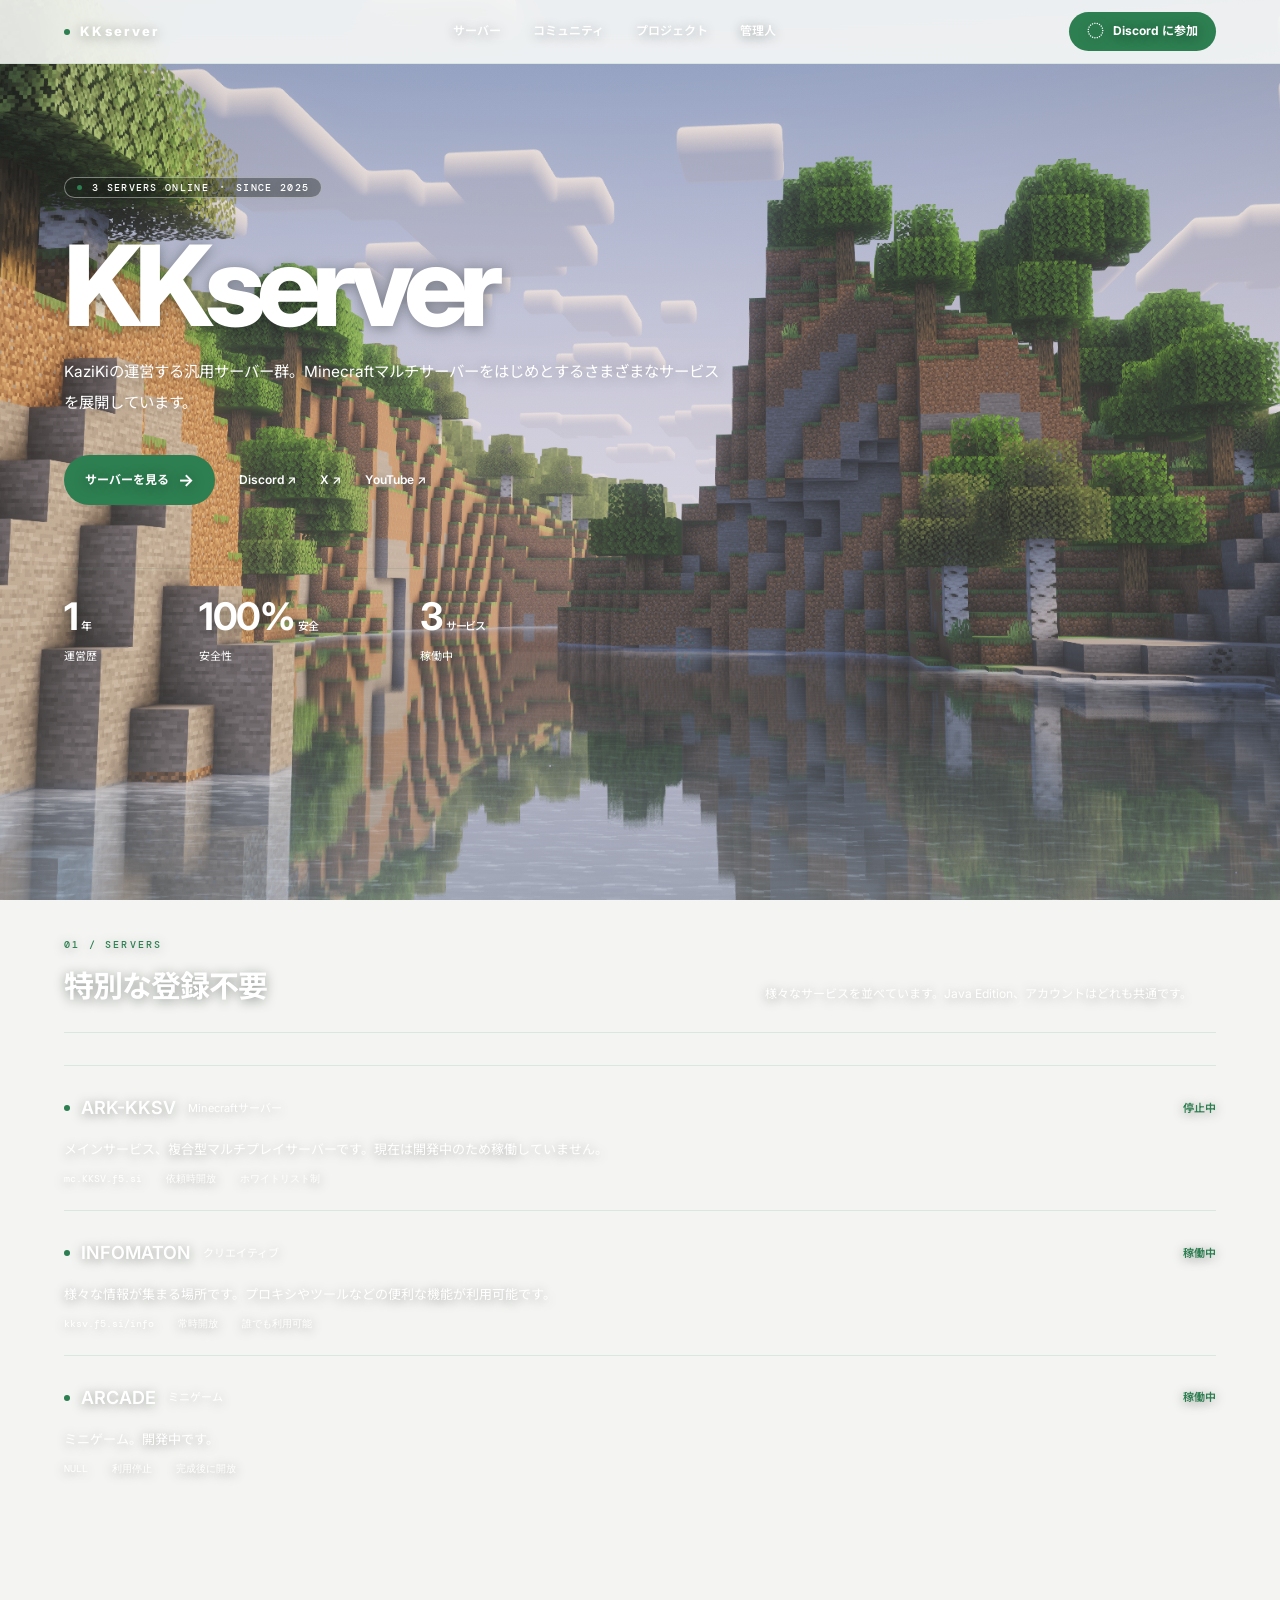
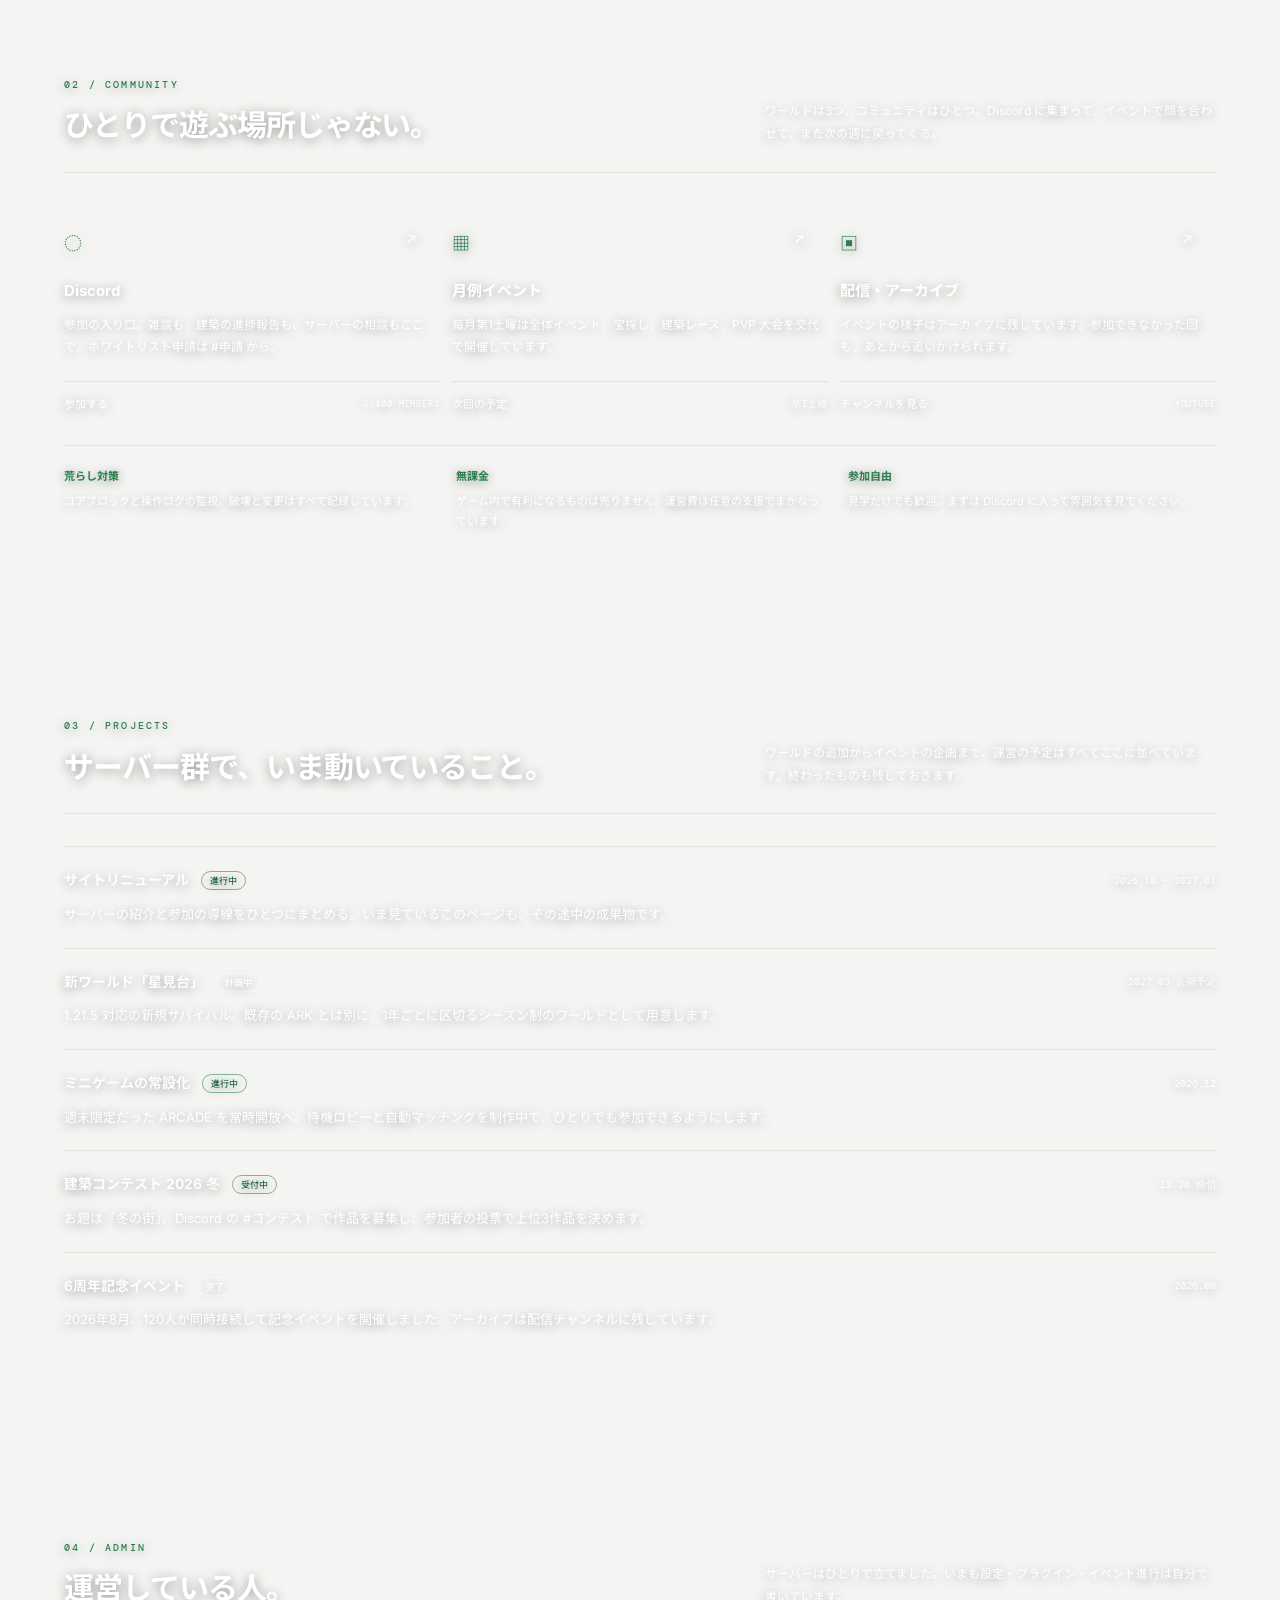
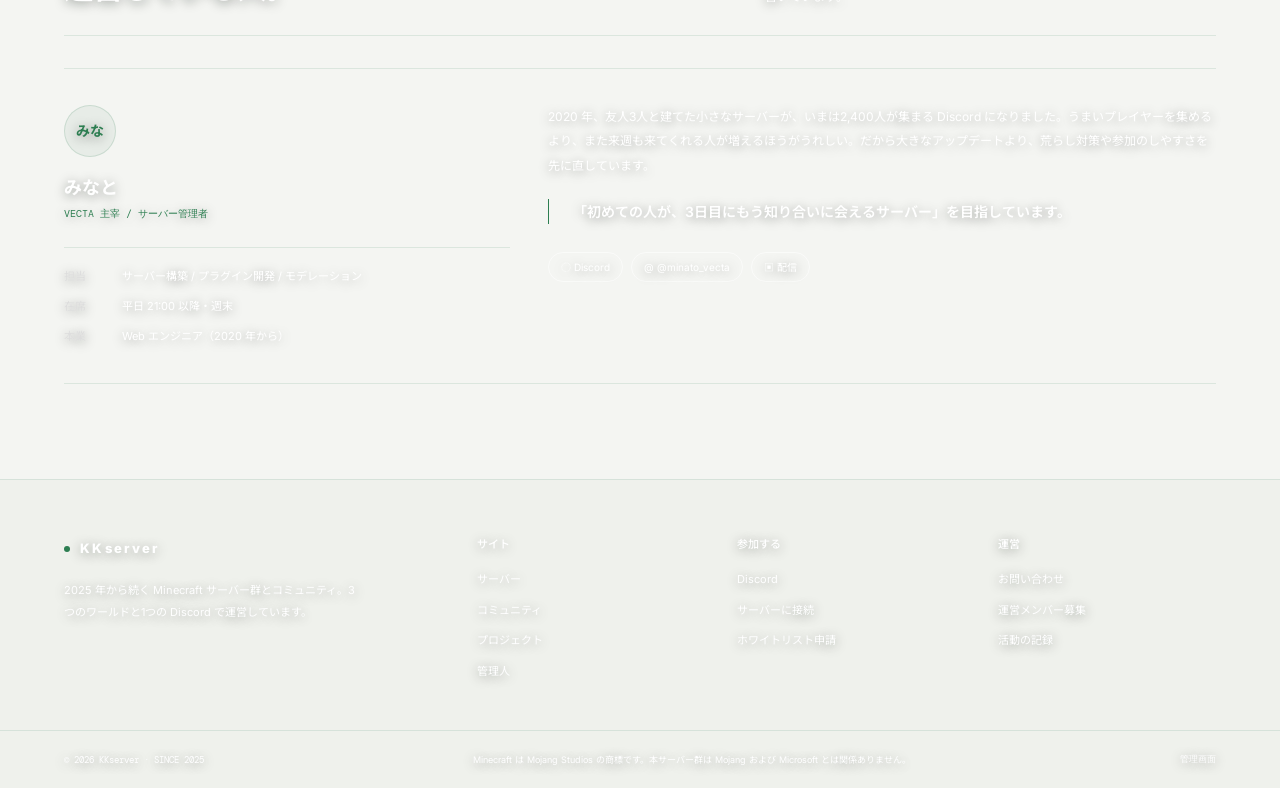
==== commit 5f698389: "テーマカラーとスタイル設定の更新、背景の動的シェード機能を追加" ====
--- a/index.html
+++ b/index.html
@@ -4,7 +4,7 @@
   <meta charset="UTF-8">
   <meta name="viewport" content="width=device-width, initial-scale=1.0">
   <meta name="theme-color" content="#F4F5F2">
-  <meta name="description" content="KKserver — KaziKiの汎用サーバー群">
+  <meta name="description" content="KKserver— KaziKiの汎用サーバー群">
   <title>KKserver — Minecraft Server Community</title>
   <link rel="preconnect" href="https://fonts.googleapis.com">
   <link rel="preconnect" href="https://fonts.gstatic.com" crossorigin>
@@ -30,7 +30,7 @@
       <div class="hero-copy">
         <div class="eyebrow-pill"><span class="status-dot"></span> 3 SERVERS ONLINE <b>·</b> SINCE 2025</div>
         <h1>KKserver</h1>
-        <p class="hero-lead">KKserver KaziKiの運営する汎用サーバー群。Minecraftマルチサーバーをはじめとするさまざまなサービスを展開しています。</p>
+        <p class="hero-lead">KaziKiの運営する汎用サーバー群。Minecraftマルチサーバーをはじめとするさまざまなサービスを展開しています。</p>
         <div class="hero-actions">
           <a class="primary-button" href="#servers">サーバーを見る <span>→</span></a>
           <a class="text-link" href="#community">Discord ↗</a>
@@ -39,7 +39,7 @@
         </div>
         <div class="hero-stats">
           <div><strong>1<small>年</small></strong><span>運営歴</span></div>
-          <div><strong>100<small>%安全</small></strong><span>Discord</span></div>
+          <div><strong>100%<small>安全</small></strong><span>安全性</span></div>
           <div><strong>3<small>サービス</small></strong><span>稼働中</span></div>
         </div>
       </div>
@@ -47,7 +47,7 @@
 
     <section class="section content-wrap servers-section" id="servers">
       <div class="section-heading">
-        <div><span class="section-kicker">01 / SERVERS</span><h2>１つのサービス、特別な登録不要</h2></div>
+        <div><span class="section-kicker">01 / SERVERS</span><h2>特別な登録不要</h2></div>
         <p>様々なサービスを並べています。Java Edition、アカウントはどれも共通です。</p>
       </div>
       <div class="server-list">
--- a/style.css
+++ b/style.css
@@ -1,32 +1,44 @@
 /* KKSV — visual settings are grouped here for easy customization. */
 :root {
   --bg: #f4f5f2;
-  --panel: rgba(255,255,255,.78);
+  --panel: transparent;
   --line: rgba(45,126,81,.12);
-  --text: #111812;
-  --muted: #4f5a51;
-  --soft: #627066;
+  --text: rgb(var(--dynamic-text, 255 255 255));
+  --muted: rgb(var(--dynamic-muted, 238 243 239));
+  --soft: rgb(var(--dynamic-soft, 221 229 223));
   --accent: #2d7e51;
-  --background-middle: .22;
-  --background-lower: .58;
-  --background-bottom: .82;
+  --background-blur: 0px;
+  --background-opacity: 0;
+  --dynamic-text: 255 255 255;
+  --dynamic-muted: 238 243 239;
+  --dynamic-soft: 221 229 223;
+  --text-shadow-alpha: .42;
   --mono: "DM Mono", monospace;
   --sans: "Inter", "Noto Sans JP", sans-serif;
-  --content: 1010px;
+  --content: 100%;
 }
 * { box-sizing: border-box; }
 html { scroll-behavior: smooth; scroll-padding-top: 90px; }
-body { margin: 0; color: var(--text); background: var(--bg); font-family: var(--sans); font-size: 14px; line-height: 1.9; overflow-x: hidden; }
+body { margin: 0; color: var(--text); background: var(--bg); font-family: var(--sans); font-size: 14px; line-height: 1.9; overflow-x: hidden; text-shadow: 0 2px 12px rgba(8,20,12,var(--text-shadow-alpha)); }
 a { color: inherit; text-decoration: none; }
 a:focus-visible, button:focus-visible { outline: 2px solid var(--accent); outline-offset: 4px; }
 .site-background {
   position: fixed; inset: 0; z-index: -1; pointer-events: none;
   opacity: 1;
-  background: linear-gradient(180deg, rgba(248,249,247,.12) 0%, rgba(244,245,242,var(--background-middle)) 38%, rgba(240,242,238,var(--background-lower)) 78%, rgba(244,245,242,var(--background-bottom)) 100%), url("assets/background.png") center 30% / cover no-repeat;
+  background: linear-gradient(180deg, rgba(248,249,247,.08) 0%, rgba(244,245,242,.12) 80%, rgba(238,240,236,.28) 100%), url("assets/background.png") center 30% / cover no-repeat;
+  filter: blur(var(--background-blur));
+  transition: filter .12s linear;
+}
+.site-background::after {
+  content: "";
+  position: absolute;
+  inset: 0;
+  background: #f4f5f2;
+  opacity: var(--background-opacity);
   transition: opacity .12s linear;
 }
 .site-header {
-  height: 64px; padding: 0 max(5vw, calc((100vw - var(--content))/2));
+  height: 64px; padding-inline: 5vw;
   display: flex; align-items: center; justify-content: space-between; gap: 30px;
   position: sticky; top: 0; z-index: 20; background: rgba(250,251,249,.88);
   border-bottom: 1px solid rgba(45,126,81,.10); backdrop-filter: blur(18px);
@@ -34,98 +46,143 @@
 .brand { display: inline-flex; align-items: center; gap: 10px; font-size: 13px; font-weight: 800; letter-spacing: .18em; white-space: nowrap; }
 .brand span, .status-dot { display: inline-block; width: 6px; height: 6px; border-radius: 50%; background: var(--accent); flex: 0 0 auto; }
 .main-nav { display: flex; align-items: center; gap: 32px; margin-left: auto; margin-right: auto; }
-.main-nav a, .text-link { color: #3f4b41; font-size: 12px; font-weight: 600; transition: color .2s; }
+.main-nav a, .text-link { color: #ffffff; font-size: 12px; font-weight: 600; transition: color .2s; }
 .main-nav a:hover, .text-link:hover { color: var(--accent); }
 .header-cta, .primary-button { display: inline-flex; align-items: center; justify-content: center; gap: 9px; color: #ffffff; background: #2d7e51; border-radius: 99px; font-size: 12px; font-weight: 700; padding: 8px 18px; transition: transform .2s, background .2s; white-space: nowrap; }
 .header-cta:hover, .primary-button:hover { transform: translateY(-2px); background: #3b9665; }
 .chat-icon { font-size: 17px; line-height: 1; }
 .menu-toggle { display: none; border: 0; background: none; padding: 8px; }
 .menu-toggle i { display: block; width: 22px; height: 1px; background: #172016; margin: 6px; }
-.content-wrap { width: min(var(--content), 90%); margin-inline: auto; }
-.hero { min-height: 690px; padding-top: 98px; }
-.hero-copy { max-width: 600px; }
-.eyebrow-pill { display: inline-flex; align-items: center; gap: 10px; border: 1px solid rgba(45,126,81,.16); background: rgba(255,255,255,.72); border-radius: 30px; padding: 3px 12px; color: #667267; font: 500 10px var(--mono); letter-spacing: .13em; }
+.content-wrap { width: 100%; margin-inline: 0; padding-inline: 5vw; }
+.hero { min-height: calc(100svh - 64px); padding-top: clamp(48px, 12vh, 120px); }
+.hero-copy { max-width: 680px; color: #ffffff; text-shadow: 0 2px 14px rgba(8,20,12,.38); }
+.hero-copy h1,
+.hero-copy .hero-lead,
+.hero-copy .hero-stats,
+.hero-copy .hero-stats span,
+.hero-copy .text-link { color: #ffffff; }
+.hero-copy .eyebrow-pill { color: #ffffff; background: rgba(24,33,25,.38); border-color: rgba(255,255,255,.42); }
+.hero-copy .eyebrow-pill b { color: rgba(255,255,255,.72); }
+.eyebrow-pill { display: inline-flex; align-items: center; gap: 10px; border: 1px solid rgba(255,255,255,.42); background: rgba(24,33,25,.38); border-radius: 30px; padding: 3px 12px; color: #ffffff; font: 500 10px var(--mono); letter-spacing: .13em; }
 .eyebrow-pill .status-dot { width: 5px; height: 5px; }
 .eyebrow-pill b { color: #98a098; }
-h1 { margin: 30px 0 12px; font-size: clamp(64px, 8vw, 88px); line-height: 1; letter-spacing: -.075em; font-weight: 800; }
-.hero-lead { max-width: 560px; color: #475248; font-size: 15px; line-height: 2.05; }
-.hero-actions { display: flex; align-items: center; gap: 24px; margin-top: 34px; }
+h1 { margin: 30px 0 12px; font-size: clamp(72px, 9vw, 112px); line-height: 1; letter-spacing: -.075em; font-weight: 800; }
+.hero-lead { max-width: 660px; color: #ffffff; font-size: clamp(15px, 1.2vw, 18px); line-height: 2.05; }
+.hero-actions { display: flex; align-items: center; gap: 24px; margin-top: clamp(28px, 4vh, 42px); }
 .primary-button { padding: 9px 21px; min-width: 145px; }
 .primary-button span { font-size: 17px; }
-.hero-stats { display: flex; gap: 100px; max-width: 520px; border-top: 1px solid var(--line); margin-top: 62px; padding-top: 24px; }
+.hero-stats { display: flex; gap: clamp(60px, 8vw, 120px); max-width: 620px; border-top: 1px solid var(--line); margin-top: clamp(42px, 7vh, 72px); padding-top: 24px; }
 .hero-stats div { display: flex; flex-direction: column; }
-.hero-stats strong { font-size: 27px; line-height: 1.25; letter-spacing: -.04em; }
+.hero-stats strong { font-size: clamp(30px, 3vw, 38px); line-height: 1.25; letter-spacing: -.04em; }
 .hero-stats strong small { font-size: 11px; margin-left: 4px; font-weight: 500; }
 .hero-stats span { color: var(--muted); font-size: 11px; margin-top: 5px; }
 .section { padding-top: 30px; margin-bottom: 140px; }
-.section-heading { display: grid; grid-template-columns: 1.2fr .8fr; gap: 40px; align-items: end; padding-bottom: 24px; border-bottom: 1px solid var(--line); }
+.section-heading { display: grid; grid-template-columns: 1.2fr .8fr; gap: 24px; align-items: end; padding-bottom: 24px; border-bottom: 1px solid var(--line); }
 .section-kicker { color: var(--accent); font: 500 10px var(--mono); letter-spacing: .22em; }
 .section-heading h2 { font-size: clamp(24px, 3vw, 30px); line-height: 1.45; letter-spacing: -.035em; margin: 8px 0 0; }
 .section-heading > p { color: var(--muted); font-size: 12px; margin: 0 0 2px; line-height: 1.9; }
 .server-list { border-top: 1px solid var(--line); margin-top: 32px; }
 .server-row { padding: 25px 0 24px; border-bottom: 1px solid var(--line); }
+.server-row:last-child { border-bottom: 0; }
 .server-title { display: flex; align-items: center; gap: 12px; }
 .server-title h3 { font-size: 18px; font-weight: 600; margin: 0; display: flex; align-items: center; gap: 11px; }
 .server-title h3 .status-dot { width: 6px; height: 6px; }
 .server-type { color: var(--muted); font-size: 11px; }
 .server-status { margin-left: auto; color: var(--accent); font-size: 11px; font-weight: 600; }
-.server-row > p, .project-row > p { max-width: 760px; color: #4f5a51; font-size: 12px; margin: 12px 0 10px; line-height: 1.9; }
-.server-meta { display: flex; flex-wrap: wrap; gap: 24px; color: #4f5a51; font: 10px var(--mono); }
+.server-row > p, .project-row > p { max-width: 760px; color: #ffffff; font-size: 13px; margin: 12px 0 10px; line-height: 1.9; }
+.server-meta { display: flex; flex-wrap: wrap; gap: 24px; color: #ffffff; font: 10px var(--mono); }
 .community-section { margin-bottom: 150px; }
 .community-grid { display: grid; grid-template-columns: repeat(3, 1fr); gap: 12px; margin-top: 32px; }
-.community-card { min-height: 228px; position: relative; display: flex; flex-direction: column; padding: 22px 24px 18px; border: 1px solid var(--line); border-radius: 13px; background: var(--panel); backdrop-filter: blur(12px); box-shadow: 0 10px 30px rgba(45,126,81,.04); transition: background .2s, transform .2s; }
-.community-card:hover { background: rgba(255,255,255,.94); transform: translateY(-3px); }
+.community-card { min-height: 228px; position: relative; display: flex; flex-direction: column; padding: 22px 0 18px; border: 0; border-radius: 0; background: transparent; transition: color .2s, transform .2s; }
+.community-card:hover { transform: translateY(-2px); }
 .card-icon { color: #2d7e51; font-size: 18px; }
-.card-arrow { position: absolute; right: 23px; top: 20px; color: #667267; }
+.card-arrow { position: absolute; right: 23px; top: 20px; color: #ffffff; }
 .community-card h3 { font-size: 15px; margin: 16px 0 8px; }
 .community-card p { color: var(--muted); font-size: 12px; line-height: 1.9; margin: 0 0 16px; }
 .card-bottom { display: flex; align-items: center; justify-content: space-between; border-top: 1px solid var(--line); padding-top: 12px; margin-top: auto; font-size: 11px; }
-.card-bottom small { color: #4f5a51; font: 9px var(--mono); letter-spacing: .1em; }
-.community-notes { display: grid; grid-template-columns: repeat(3, 1fr); gap: 24px; border: 1px solid var(--line); border-radius: 13px; background: var(--panel); padding: 20px 26px; margin-top: 12px; }
+.card-bottom small { color: #eef3ef; font: 9px var(--mono); letter-spacing: .1em; }
+.community-notes { display: grid; grid-template-columns: repeat(3, 1fr); gap: 24px; border-top: 1px solid var(--line); padding-top: 20px; margin-top: 12px; }
 .community-notes h4 { color: var(--accent); font-size: 11px; margin: 0 0 5px; }
 .community-notes p { color: var(--muted); font-size: 11px; line-height: 1.8; margin: 0; }
 .projects-section { margin-bottom: 150px; }
 .project-list { border-top: 1px solid var(--line); margin-top: 32px; }
 .project-row { padding: 20px 0 21px; border-bottom: 1px solid var(--line); }
+.project-row:last-child { border-bottom: 0; }
 .project-top { display: flex; align-items: center; justify-content: space-between; gap: 20px; }
 .project-top h3 { font-size: 14px; margin: 0; font-weight: 600; }
-.project-top time { color: #667267; font: 10px var(--mono); white-space: nowrap; }
-.tag { display: inline-block; vertical-align: 1px; border: 1px solid rgba(45,126,81,.18); color: #667267; border-radius: 20px; padding: 0 8px; font-size: 9px; font-weight: 500; margin-left: 8px; }
+.project-top time { color: #ffffff; font: 10px var(--mono); white-space: nowrap; }
+.tag { display: inline-block; vertical-align: 1px; border: 1px solid rgba(255,255,255,.55); color: #ffffff; border-radius: 20px; padding: 0 8px; font-size: 9px; font-weight: 500; margin-left: 8px; }
 .tag.active, .tag.accepting { color: #256b45; border-color: rgba(45,126,81,.55); }
 .project-row > p { margin: 8px 0 0; max-width: 850px; }
 .admin-section { margin-bottom: 95px; }
-.admin-card { display: grid; grid-template-columns: .8fr 1.2fr; gap: 38px; margin-top: 32px; padding: 36px; border: 1px solid var(--line); border-radius: 14px; background: var(--panel); backdrop-filter: blur(14px); box-shadow: 0 10px 30px rgba(45,126,81,.04); }
+.admin-card { display: grid; grid-template-columns: .8fr 1.2fr; gap: 38px; margin-top: 32px; padding: 36px 0; border-top: 1px solid var(--line); border-bottom: 1px solid var(--line); }
 .avatar { width: 52px; height: 52px; border: 1px solid rgba(45,126,81,.16); background: #e7ece7; border-radius: 50%; display: grid; place-items: center; color: #2d7e51; font-weight: 700; margin-bottom: 14px; }
 .admin-profile h3 { font-size: 18px; margin: 0; }
 .admin-role { display: block; color: var(--accent); font: 10px var(--mono); margin-top: 2px; }
 .admin-profile dl { border-top: 1px solid var(--line); margin: 26px 0 0; padding-top: 18px; display: grid; gap: 9px; }
 .admin-profile dl div { display: grid; grid-template-columns: 48px 1fr; gap: 10px; font-size: 11px; }
 .admin-profile dt { color: var(--soft); }
-.admin-profile dd { margin: 0; color: #667267; }
-.admin-message { color: #59645b; font-size: 12px; line-height: 2.05; }
+.admin-profile dd { margin: 0; color: #ffffff; }
+.admin-message { color: #ffffff; font-size: 12px; line-height: 2.05; }
 .admin-message > p { margin: 0 0 20px; }
-.admin-message blockquote { border-left: 1px solid var(--accent); padding: 0 0 0 24px; margin: 0 0 28px; color: #172016; font-size: 14px; font-weight: 600; line-height: 1.8; }
+.admin-message blockquote { border-left: 1px solid var(--accent); padding: 0 0 0 24px; margin: 0 0 28px; color: #ffffff; font-size: 14px; font-weight: 600; line-height: 1.8; }
 .social-pills { display: flex; flex-wrap: wrap; gap: 8px; }
-.social-pills a { border: 1px solid rgba(45,126,81,.18); border-radius: 30px; padding: 4px 12px; color: #59645b; font-size: 10px; transition: border .2s, color .2s; }
+.social-pills a { border: 1px solid rgba(255,255,255,.55); border-radius: 30px; padding: 4px 12px; color: #ffffff; font-size: 10px; transition: border .2s, color .2s; }
 .social-pills a:hover { border-color: var(--accent); color: var(--accent); }
 .site-footer { border-top: 1px solid var(--line); background: rgba(238,240,236,.92); }
 .footer-main { display: grid; grid-template-columns: 1.7fr 1fr 1fr 1fr; gap: 42px; padding-top: 54px; padding-bottom: 48px; }
 .footer-about p { max-width: 300px; color: var(--muted); font-size: 11px; line-height: 2; margin-top: 18px; }
 .footer-column { display: flex; flex-direction: column; gap: 10px; }
-.footer-column h4 { color: #667267; font-size: 11px; font-weight: 500; margin: 0 0 4px; }
-.footer-column a { color: #667267; font-size: 11px; }
+.footer-column h4 { color: #ffffff; font-size: 11px; font-weight: 500; margin: 0 0 4px; }
+.footer-column a { color: #ffffff; font-size: 11px; }
 .footer-column a:hover { color: var(--accent); }
-.footer-bottom { border-top: 1px solid var(--line); min-height: 58px; display: flex; align-items: center; justify-content: space-between; gap: 20px; color: #7d8780; font: 9px var(--mono); }
+.footer-bottom { border-top: 1px solid var(--line); min-height: 58px; display: flex; align-items: center; justify-content: space-between; gap: 20px; color: #ffffff; font: 9px var(--mono); }
 .footer-bottom span:nth-child(2) { font-family: var(--sans); font-size: 9px; text-align: center; }
 .footer-bottom a { white-space: nowrap; }
+
+.main-nav a,
+.text-link,
+.hero-copy,
+.hero-copy h1,
+.hero-copy .hero-lead,
+.hero-copy .hero-stats,
+.hero-copy .hero-stats span,
+.eyebrow-pill,
+.eyebrow-pill b,
+.hero-lead,
+.hero-stats span,
+.section-heading h2,
+.section-heading > p,
+.server-type,
+.server-row > p,
+.server-meta,
+.community-card h3,
+.community-card p,
+.card-bottom,
+.card-bottom small,
+.community-notes p,
+.project-top h3,
+.project-top time,
+.tag,
+.project-row > p,
+.admin-profile h3,
+.admin-profile dd,
+.admin-message,
+.admin-message blockquote,
+.social-pills a,
+.footer-about p,
+.footer-column h4,
+.footer-column a,
+.footer-bottom,
+.footer-bottom span { color: var(--text); }
 @media (max-width: 760px) {
   .site-header { height: 60px; padding-inline: 5%; gap: 10px; }
   .menu-toggle { display: block; order: 3; margin-left: 2px; }
   .header-cta { margin-left: auto; padding: 7px 12px; font-size: 10px; }
   .main-nav { display: none; position: absolute; top: 59px; left: 0; right: 0; padding: 18px 5% 22px; background: rgba(250,251,249,.97); border-bottom: 1px solid var(--line); flex-direction: column; align-items: flex-start; gap: 14px; }
   .main-nav.is-open { display: flex; }
-  .hero { min-height: 690px; padding-top: 90px; }
-  .hero-lead { font-size: 13px; }
+  .hero { min-height: calc(100svh - 60px); padding-top: 70px; }
+  .hero-lead { font-size: 14px; }
   .hero-actions { flex-wrap: wrap; gap: 17px; }
   .hero-stats { gap: clamp(30px, 10vw, 75px); }
   .section { margin-bottom: 105px; }
@@ -134,7 +191,7 @@
   .community-grid { grid-template-columns: 1fr; }
   .community-card { min-height: 195px; }
   .community-notes { grid-template-columns: 1fr; gap: 16px; }
-  .admin-card { grid-template-columns: 1fr; gap: 26px; padding: 25px; }
+  .admin-card { grid-template-columns: 1fr; gap: 26px; padding: 25px 0; }
   .footer-main { grid-template-columns: 1fr 1fr; gap: 32px 22px; }
   .footer-about { grid-column: 1 / -1; }
   .footer-bottom { padding-block: 16px; flex-wrap: wrap; justify-content: flex-start; }
@@ -144,8 +201,8 @@
   .brand { font-size: 12px; }
   .header-cta { font-size: 0; gap: 0; width: 34px; height: 34px; padding: 0; }
   .chat-icon { font-size: 19px; }
-  h1 { font-size: 62px; }
-  .hero { min-height: 700px; }
+  h1 { font-size: 58px; }
+  .hero { min-height: calc(100svh - 60px); padding-top: 48px; }
   .hero-stats { justify-content: space-between; gap: 15px; }
   .server-title { flex-wrap: wrap; }
   .server-status { margin-left: auto; }
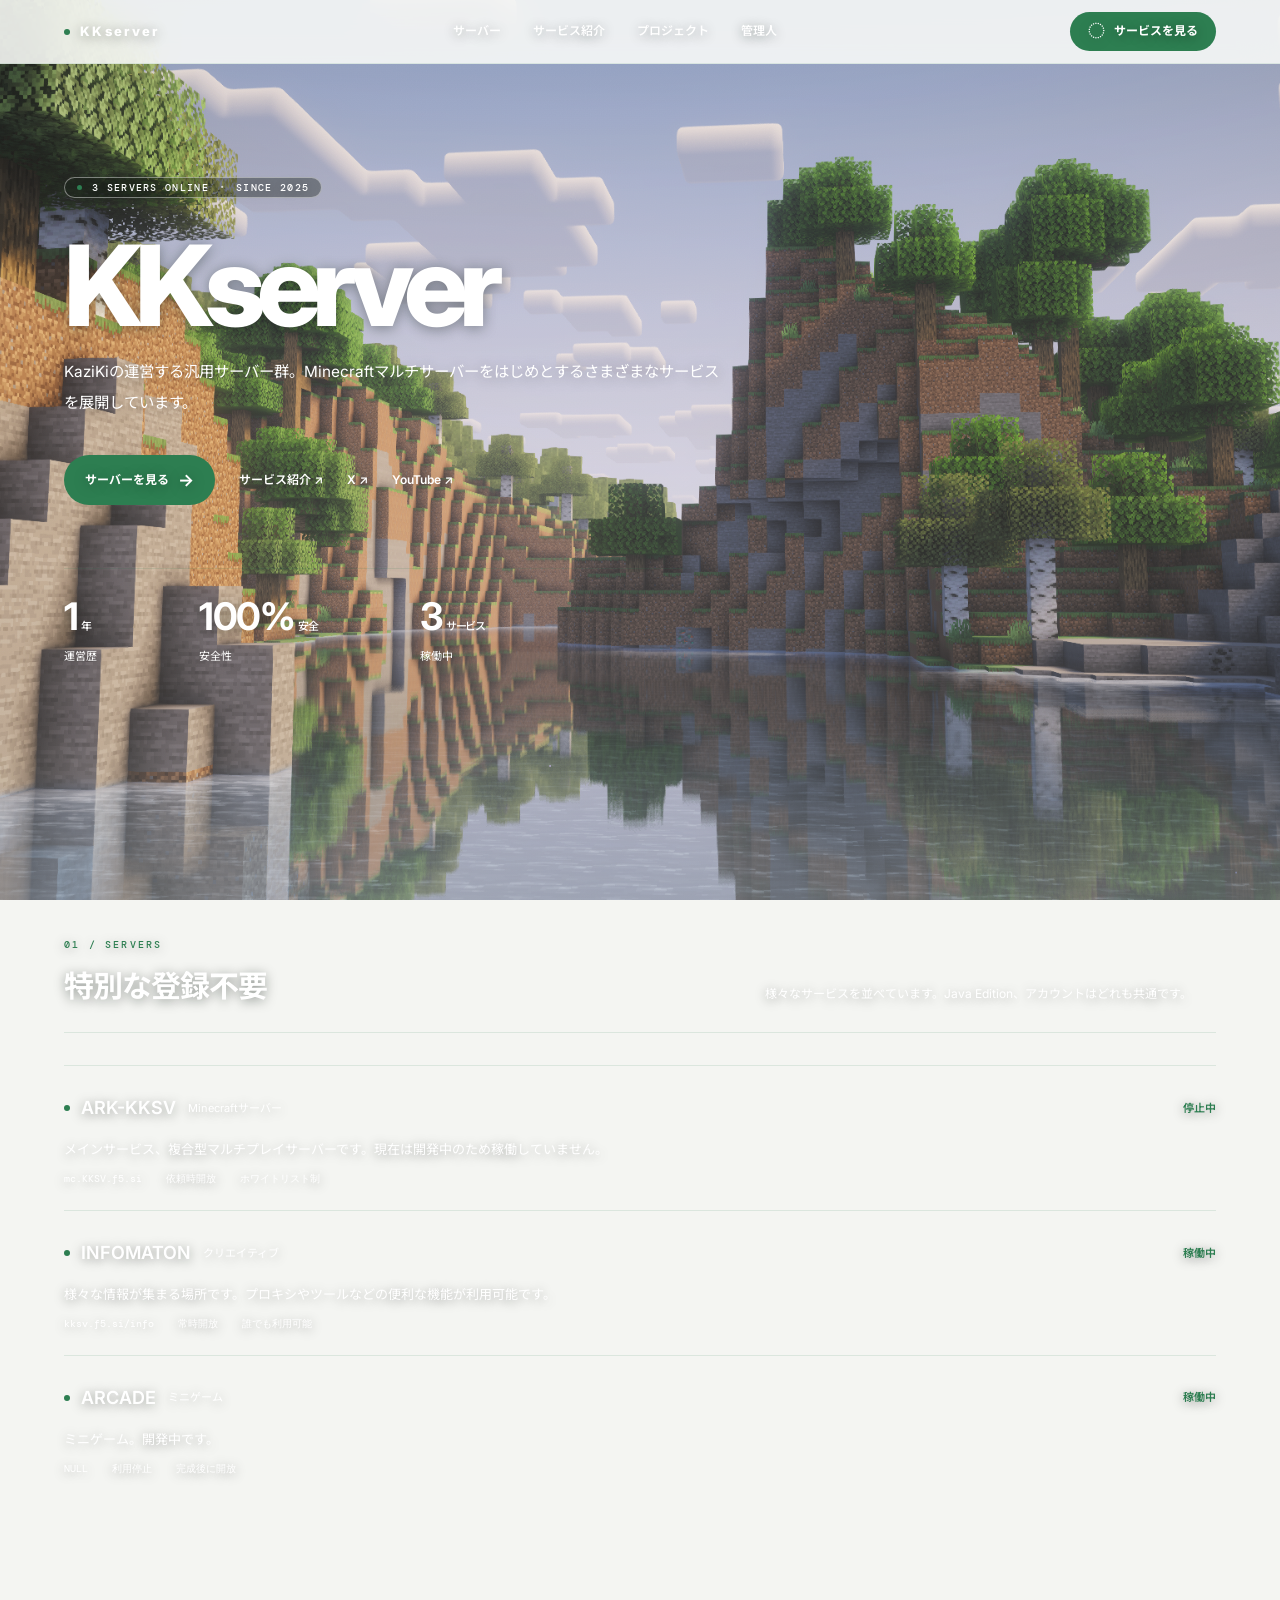
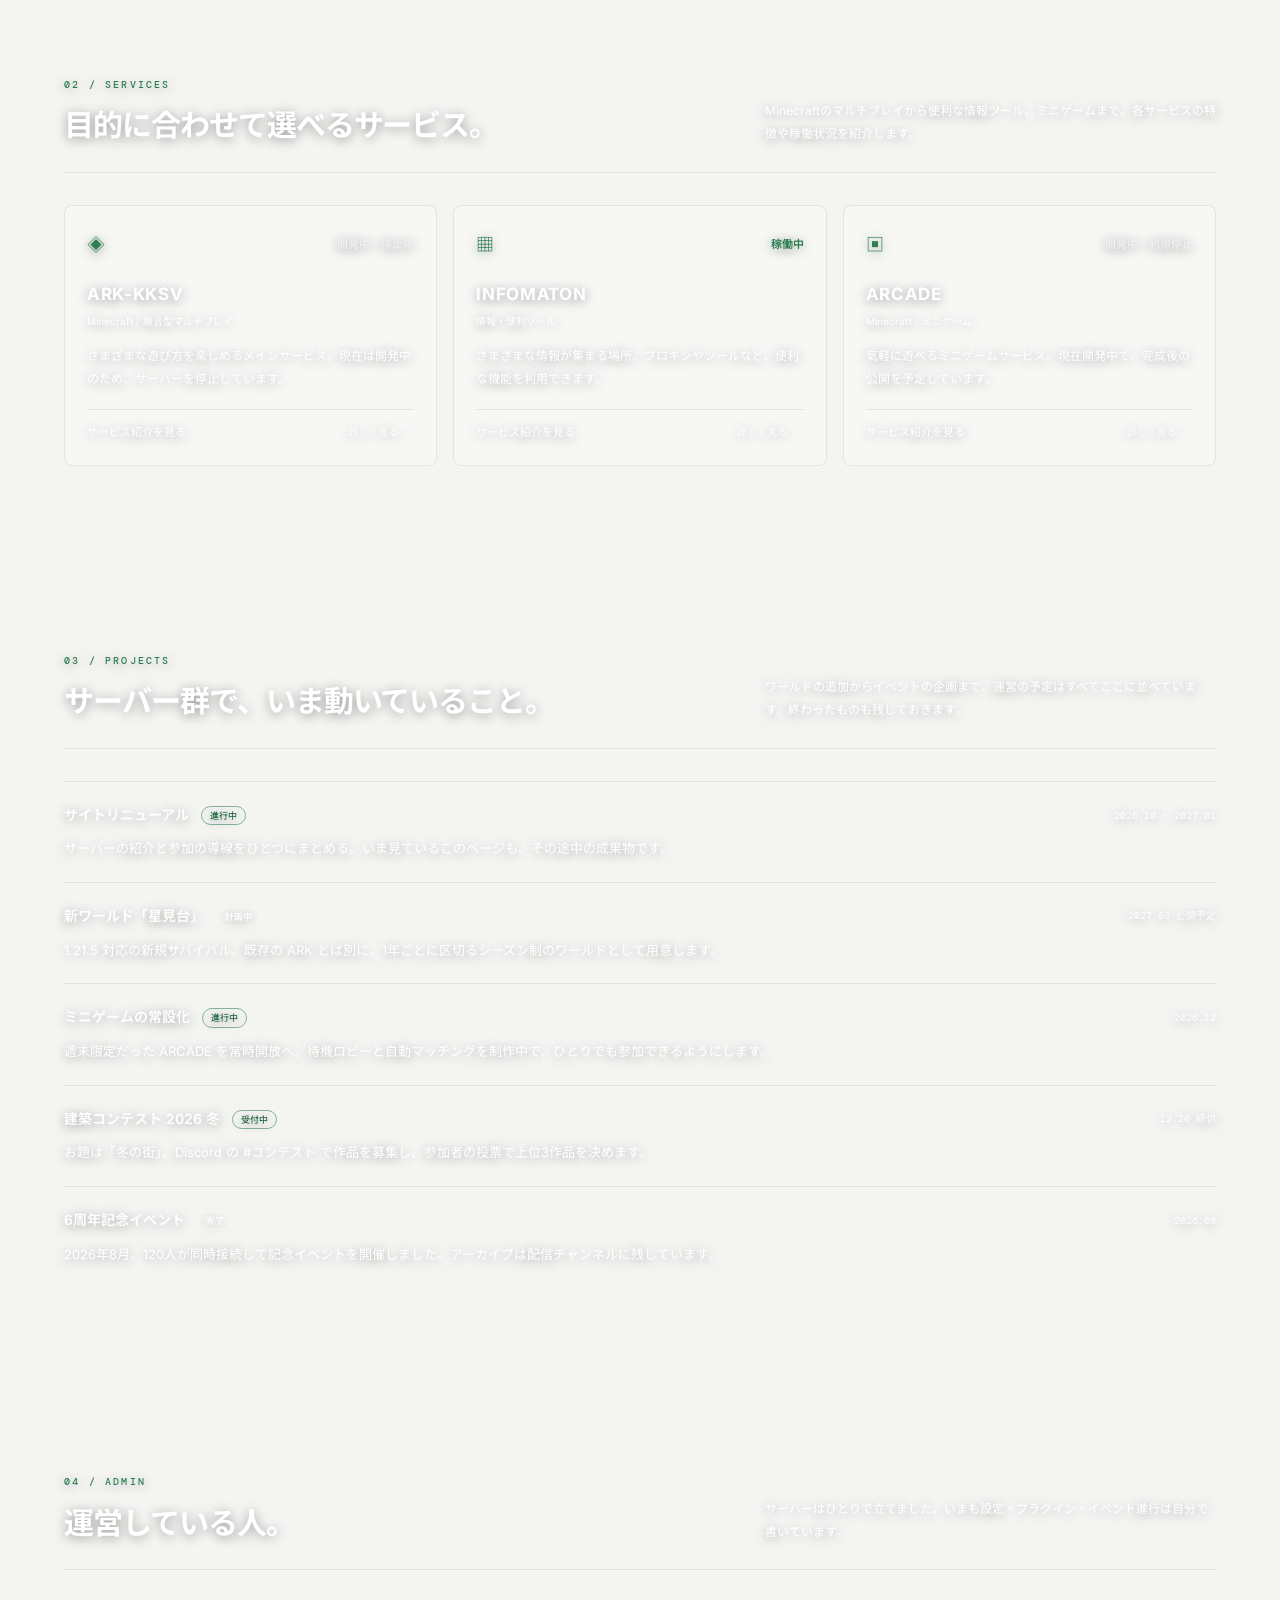
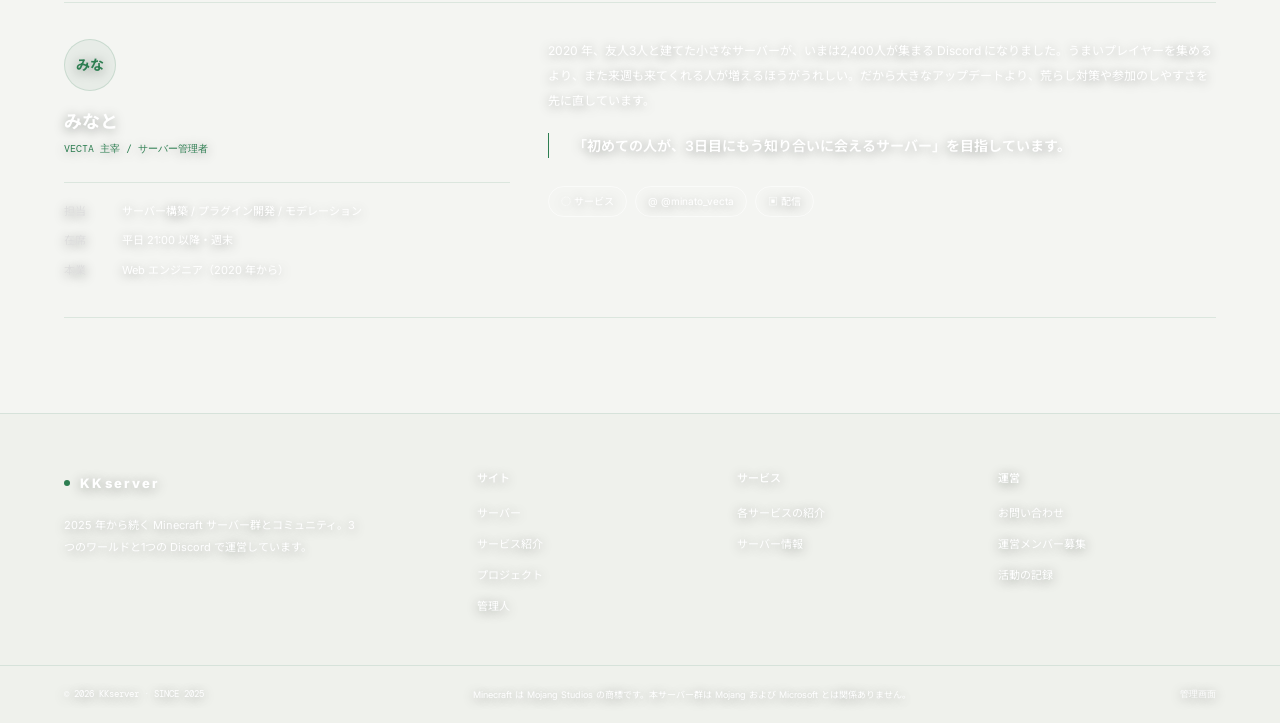
==== commit 6128a719: "サービス紹介ページの更新と新しいサービスの追加" ====
--- a/index.html
+++ b/index.html
@@ -18,11 +18,11 @@
     <button class="menu-toggle" type="button" aria-label="メニューを開く" aria-expanded="false"><i></i><i></i></button>
     <nav class="main-nav" aria-label="メインナビゲーション">
       <a href="#servers">サーバー</a>
-      <a href="#community">コミュニティ</a>
+      <a href="#services">サービス紹介</a>
       <a href="#projects">プロジェクト</a>
       <a href="#admin">管理人</a>
     </nav>
-    <a class="header-cta" href="#community"><span class="chat-icon">◌</span> Discord に参加</a>
+    <a class="header-cta" href="#services"><span class="chat-icon">◌</span> サービスを見る</a>
   </header>
 
   <main id="top">
@@ -33,7 +33,7 @@
         <p class="hero-lead">KaziKiの運営する汎用サーバー群。Minecraftマルチサーバーをはじめとするさまざまなサービスを展開しています。</p>
         <div class="hero-actions">
           <a class="primary-button" href="#servers">サーバーを見る <span>→</span></a>
-          <a class="text-link" href="#community">Discord ↗</a>
+          <a class="text-link" href="#services">サービス紹介 ↗</a>
           <a class="text-link" href="#projects">X ↗</a>
           <a class="text-link" href="#projects">YouTube ↗</a>
         </div>
@@ -69,32 +69,30 @@
       </div>
     </section>
 
-    <section class="section content-wrap community-section" id="community">
+    <section class="section content-wrap services-section" id="services">
       <div class="section-heading">
-        <div><span class="section-kicker">02 / COMMUNITY</span><h2>ひとりで遊ぶ場所じゃない。</h2></div>
-        <p>ワールドは3つ、コミュニティはひとつ。Discord に集まって、イベントで顔を合わせて、また次の週に戻ってくる。</p>
+        <div><span class="section-kicker">02 / SERVICES</span><h2>目的に合わせて選べるサービス。</h2></div>
+        <p>Minecraftのマルチプレイから便利な情報ツール、ミニゲームまで。各サービスの特徴や稼働状況を紹介します。</p>
       </div>
-      <div class="community-grid">
-        <a class="community-card" href="#community">
-          <span class="card-icon">◌</span><span class="card-arrow">↗</span>
-          <h3>Discord</h3><p>参加の入り口。雑談も、建築の進捗報告も、サーバーの相談もここで。ホワイトリスト申請は #申請 から。</p>
-          <div class="card-bottom"><span>参加する</span><small>2,400 MEMBERS</small></div>
+      <div class="service-grid">
+        <a class="service-card" href="Introduction/ark-kksv.html">
+          <div class="service-card-top"><span class="card-icon">◈</span><span class="server-status is-offline">開発中・停止中</span></div>
+          <h3>ARK-KKSV</h3><span class="service-type">Minecraft / 複合型マルチプレイ</span>
+          <p>さまざまな遊び方を楽しめるメインサービス。現在は開発中のため、サーバーを停止しています。</p>
+          <div class="card-bottom"><span>サービス紹介を見る</span><small>詳しく見る ↗</small></div>
         </a>
-        <a class="community-card" href="#projects">
-          <span class="card-icon">▦</span><span class="card-arrow">↗</span>
-          <h3>月例イベント</h3><p>毎月第1土曜は全体イベント。宝探し、建築レース、PVP 大会を交代で開催しています。</p>
-          <div class="card-bottom"><span>次回の予定</span><small>第1土曜</small></div>
+        <a class="service-card" href="Introduction/infomaton.html">
+          <div class="service-card-top"><span class="card-icon">▦</span><span class="server-status">稼働中</span></div>
+          <h3>INFOMATON</h3><span class="service-type">情報・便利ツール</span>
+          <p>さまざまな情報が集まる場所。プロキシやツールなど、便利な機能を利用できます。</p>
+          <div class="card-bottom"><span>サービス紹介を見る</span><small>詳しく見る ↗</small></div>
         </a>
-        <a class="community-card" href="#projects">
-          <span class="card-icon">▣</span><span class="card-arrow">↗</span>
-          <h3>配信・アーカイブ</h3><p>イベントの様子はアーカイブに残しています。参加できなかった回も、あとから追いかけられます。</p>
-          <div class="card-bottom"><span>チャンネルを見る</span><small>YOUTUBE</small></div>
+        <a class="service-card" href="Introduction/arcade.html">
+          <div class="service-card-top"><span class="card-icon">▣</span><span class="server-status is-offline">開発中・利用停止</span></div>
+          <h3>ARCADE</h3><span class="service-type">Minecraft / ミニゲーム</span>
+          <p>気軽に遊べるミニゲームサービス。現在開発中で、完成後の公開を予定しています。</p>
+          <div class="card-bottom"><span>サービス紹介を見る</span><small>詳しく見る ↗</small></div>
         </a>
-      </div>
-      <div class="community-notes">
-        <div><h4>荒らし対策</h4><p>コアブロックと操作ログの監視。破壊と変更はすべて記録しています。</p></div>
-        <div><h4>無課金</h4><p>ゲーム内で有利になるものは売りません。運営費は任意の支援でまかなっています。</p></div>
-        <div><h4>参加自由</h4><p>見学だけでも歓迎。まずは Discord に入って雰囲気を見てください。</p></div>
       </div>
     </section>
 
@@ -126,7 +124,7 @@
         <div class="admin-message">
           <p>2020 年、友人3人と建てた小さなサーバーが、いまは2,400人が集まる Discord になりました。うまいプレイヤーを集めるより、また来週も来てくれる人が増えるほうがうれしい。だから大きなアップデートより、荒らし対策や参加のしやすさを先に直しています。</p>
           <blockquote>「初めての人が、3日目にもう知り合いに会えるサーバー」を目指しています。</blockquote>
-          <div class="social-pills"><a href="#community">◌ Discord</a><a href="#community">@ @minato_vecta</a><a href="#projects">▣ 配信</a></div>
+          <div class="social-pills"><a href="#services">◌ サービス</a><a href="#services">@ @minato_vecta</a><a href="#projects">▣ 配信</a></div>
         </div>
       </article>
     </section>
@@ -135,8 +133,8 @@
   <footer class="site-footer">
     <div class="footer-main content-wrap">
       <div class="footer-about"><a class="brand" href="#top"><span></span>KKserver</a><p>2025 年から続く Minecraft サーバー群とコミュニティ。3つのワールドと1つの Discord で運営しています。</p></div>
-      <div class="footer-column"><h4>サイト</h4><a href="#servers">サーバー</a><a href="#community">コミュニティ</a><a href="#projects">プロジェクト</a><a href="#admin">管理人</a></div>
-      <div class="footer-column"><h4>参加する</h4><a href="#community">Discord</a><a href="#servers">サーバーに接続</a><a href="#community">ホワイトリスト申請</a></div>
+      <div class="footer-column"><h4>サイト</h4><a href="#servers">サーバー</a><a href="#services">サービス紹介</a><a href="#projects">プロジェクト</a><a href="#admin">管理人</a></div>
+      <div class="footer-column"><h4>サービス</h4><a href="#services">各サービスの紹介</a><a href="#servers">サーバー情報</a></div>
       <div class="footer-column"><h4>運営</h4><a href="#admin">お問い合わせ</a><a href="#admin">運営メンバー募集</a><a href="#projects">活動の記録</a></div>
     </div>
     <div class="footer-bottom content-wrap"><span>© 2026 KKserver · SINCE 2025</span><span>Minecraft は Mojang Studios の商標です。本サーバー群は Mojang および Microsoft とは関係ありません。</span><a href="#top">管理画面</a></div>
--- a/style.css
+++ b/style.css
@@ -91,19 +91,33 @@
 .server-status { margin-left: auto; color: var(--accent); font-size: 11px; font-weight: 600; }
 .server-row > p, .project-row > p { max-width: 760px; color: #ffffff; font-size: 13px; margin: 12px 0 10px; line-height: 1.9; }
 .server-meta { display: flex; flex-wrap: wrap; gap: 24px; color: #ffffff; font: 10px var(--mono); }
-.community-section { margin-bottom: 150px; }
-.community-grid { display: grid; grid-template-columns: repeat(3, 1fr); gap: 12px; margin-top: 32px; }
-.community-card { min-height: 228px; position: relative; display: flex; flex-direction: column; padding: 22px 0 18px; border: 0; border-radius: 0; background: transparent; transition: color .2s, transform .2s; }
-.community-card:hover { transform: translateY(-2px); }
+.services-section { margin-bottom: 150px; }
+.service-grid { display: grid; grid-template-columns: repeat(3, 1fr); gap: 16px; margin-top: 32px; }
+.service-card { min-height: 250px; display: flex; flex-direction: column; padding: 22px; border: 1px solid var(--line); border-radius: 8px; background: rgba(255,255,255,.28); transition: border-color .2s, background .2s, transform .2s; }
+.service-card:hover { transform: translateY(-3px); border-color: rgba(45,126,81,.45); background: rgba(255,255,255,.48); }
+.service-card-top { display: flex; align-items: center; justify-content: space-between; gap: 12px; }
+.service-card .server-status.is-offline { color: var(--muted); }
 .card-icon { color: #2d7e51; font-size: 18px; }
-.card-arrow { position: absolute; right: 23px; top: 20px; color: #ffffff; }
-.community-card h3 { font-size: 15px; margin: 16px 0 8px; }
-.community-card p { color: var(--muted); font-size: 12px; line-height: 1.9; margin: 0 0 16px; }
+.service-card h3 { font-size: 17px; margin: 16px 0 2px; letter-spacing: .04em; }
+.service-type { color: var(--muted); font-size: 10px; }
+.service-card p { color: var(--muted); font-size: 12px; line-height: 1.9; margin: 14px 0 18px; }
 .card-bottom { display: flex; align-items: center; justify-content: space-between; border-top: 1px solid var(--line); padding-top: 12px; margin-top: auto; font-size: 11px; }
 .card-bottom small { color: #eef3ef; font: 9px var(--mono); letter-spacing: .1em; }
-.community-notes { display: grid; grid-template-columns: repeat(3, 1fr); gap: 24px; border-top: 1px solid var(--line); padding-top: 20px; margin-top: 12px; }
-.community-notes h4 { color: var(--accent); font-size: 11px; margin: 0 0 5px; }
-.community-notes p { color: var(--muted); font-size: 11px; line-height: 1.8; margin: 0; }
+.service-detail { min-height: 60vh; padding-top: clamp(54px, 9vh, 100px); }
+.service-detail-breadcrumb { color: var(--muted); font: 10px var(--mono); letter-spacing: .08em; }
+.service-detail-breadcrumb a:hover { color: var(--accent); }
+.service-detail-copy { max-width: 760px; margin-top: 28px; }
+.service-detail-copy h1 { margin: 18px 0 14px; font-size: clamp(42px, 7vw, 76px); line-height: 1.1; letter-spacing: -.06em; }
+.service-detail-copy .service-type { display: block; font-size: 12px; }
+.service-detail-copy > p { max-width: 680px; color: var(--muted); font-size: 15px; line-height: 2; }
+.service-detail-status { display: inline-flex; align-items: center; gap: 8px; margin-top: 10px; color: var(--accent); font-size: 11px; font-weight: 600; }
+.service-detail-status .status-dot.is-offline { background: #8c938d; }
+.service-detail-info { display: grid; grid-template-columns: repeat(3, 1fr); gap: 20px; margin-top: 54px; padding: 24px 0; border-top: 1px solid var(--line); border-bottom: 1px solid var(--line); }
+.service-detail-info div { display: flex; flex-direction: column; gap: 5px; }
+.service-detail-info dt { color: var(--muted); font: 9px var(--mono); letter-spacing: .12em; }
+.service-detail-info dd { margin: 0; font-size: 12px; }
+.service-detail-actions { display: flex; flex-wrap: wrap; align-items: center; gap: 20px; margin-top: 28px; }
+.service-detail-actions .text-link { color: var(--text); }
 .projects-section { margin-bottom: 150px; }
 .project-list { border-top: 1px solid var(--line); margin-top: 32px; }
 .project-row { padding: 20px 0 21px; border-bottom: 1px solid var(--line); }
@@ -156,8 +170,9 @@
 .server-type,
 .server-row > p,
 .server-meta,
-.community-card h3,
-.community-card p,
+.service-card h3,
+.service-card p,
+.service-type,
 .card-bottom,
 .card-bottom small,
 .community-notes p,
@@ -188,9 +203,10 @@
   .section { margin-bottom: 105px; }
   .section-heading { grid-template-columns: 1fr; gap: 12px; }
   .section-heading > p { max-width: 520px; }
-  .community-grid { grid-template-columns: 1fr; }
-  .community-card { min-height: 195px; }
-  .community-notes { grid-template-columns: 1fr; gap: 16px; }
+  .service-grid { grid-template-columns: 1fr; }
+  .service-card { min-height: 220px; }
+  .service-detail { padding-top: 52px; }
+  .service-detail-info { grid-template-columns: 1fr; gap: 16px; margin-top: 38px; }
   .admin-card { grid-template-columns: 1fr; gap: 26px; padding: 25px 0; }
   .footer-main { grid-template-columns: 1fr 1fr; gap: 32px 22px; }
   .footer-about { grid-column: 1 / -1; }
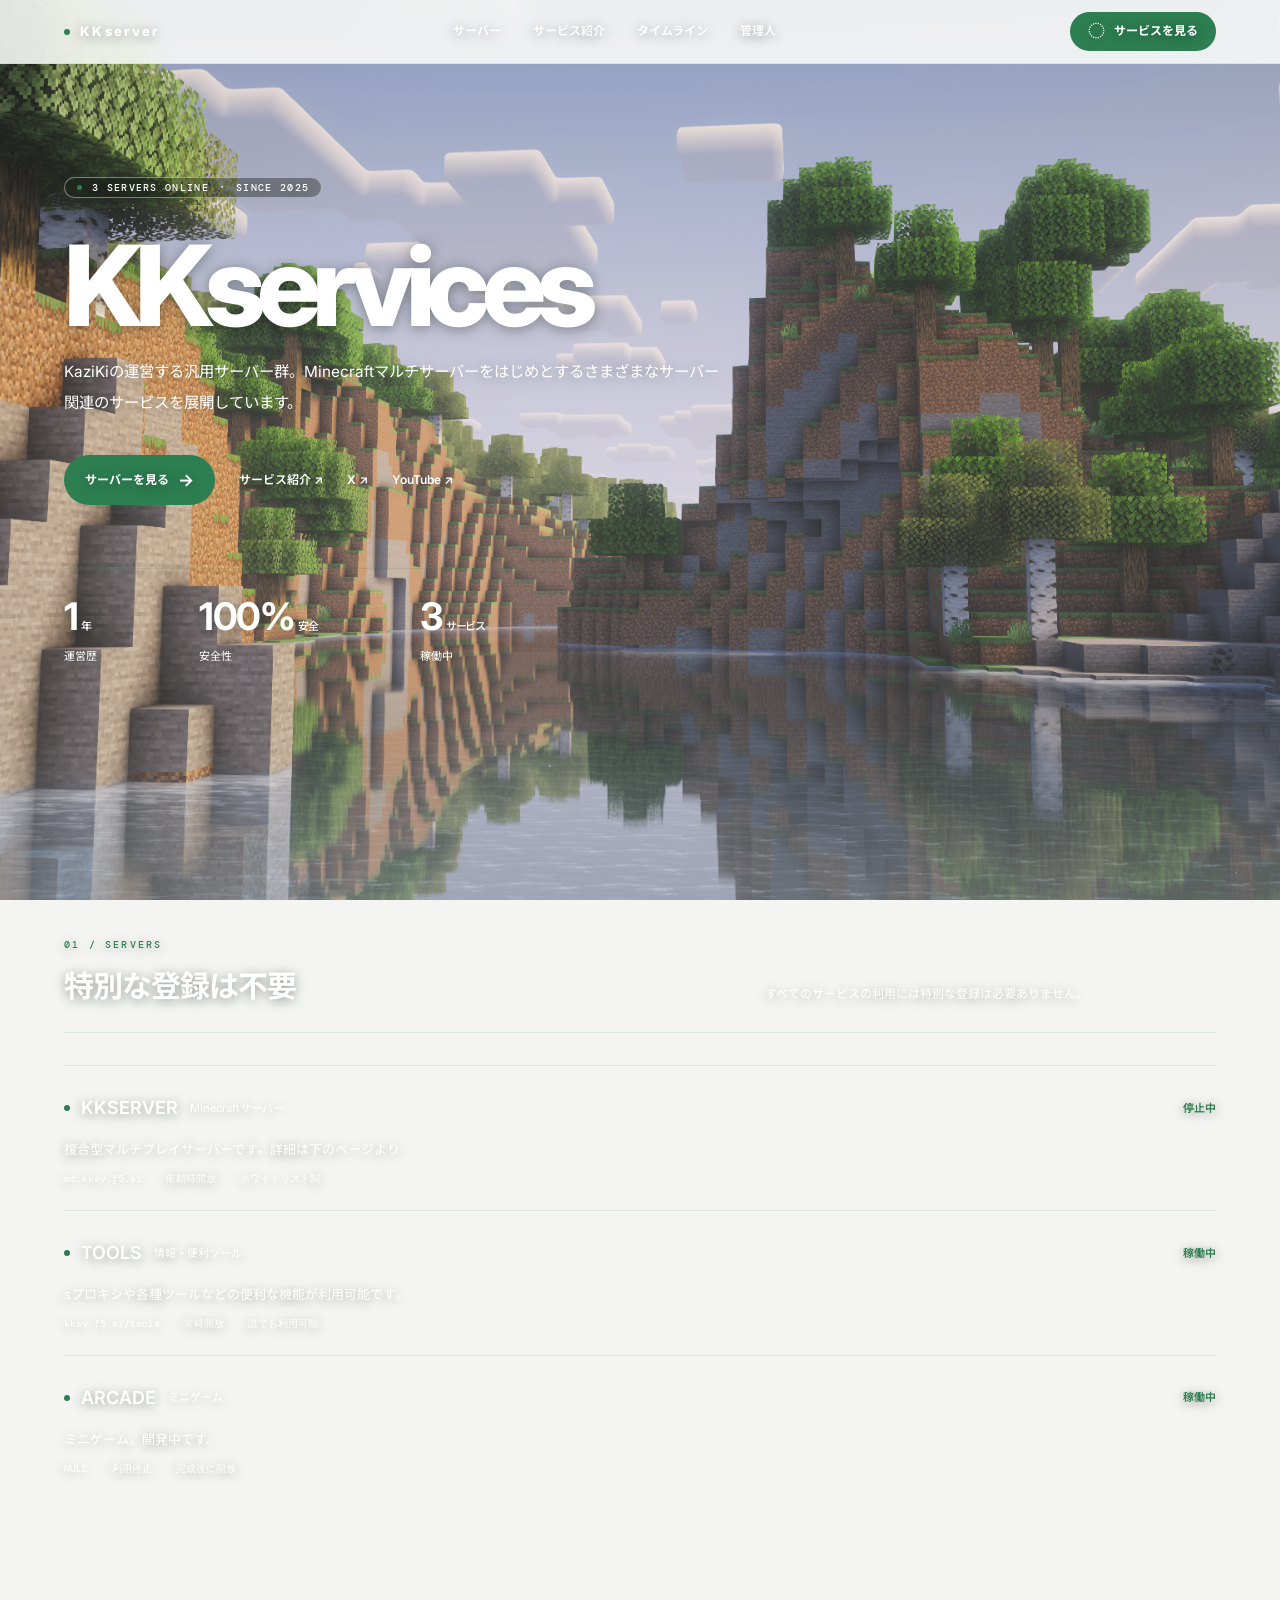
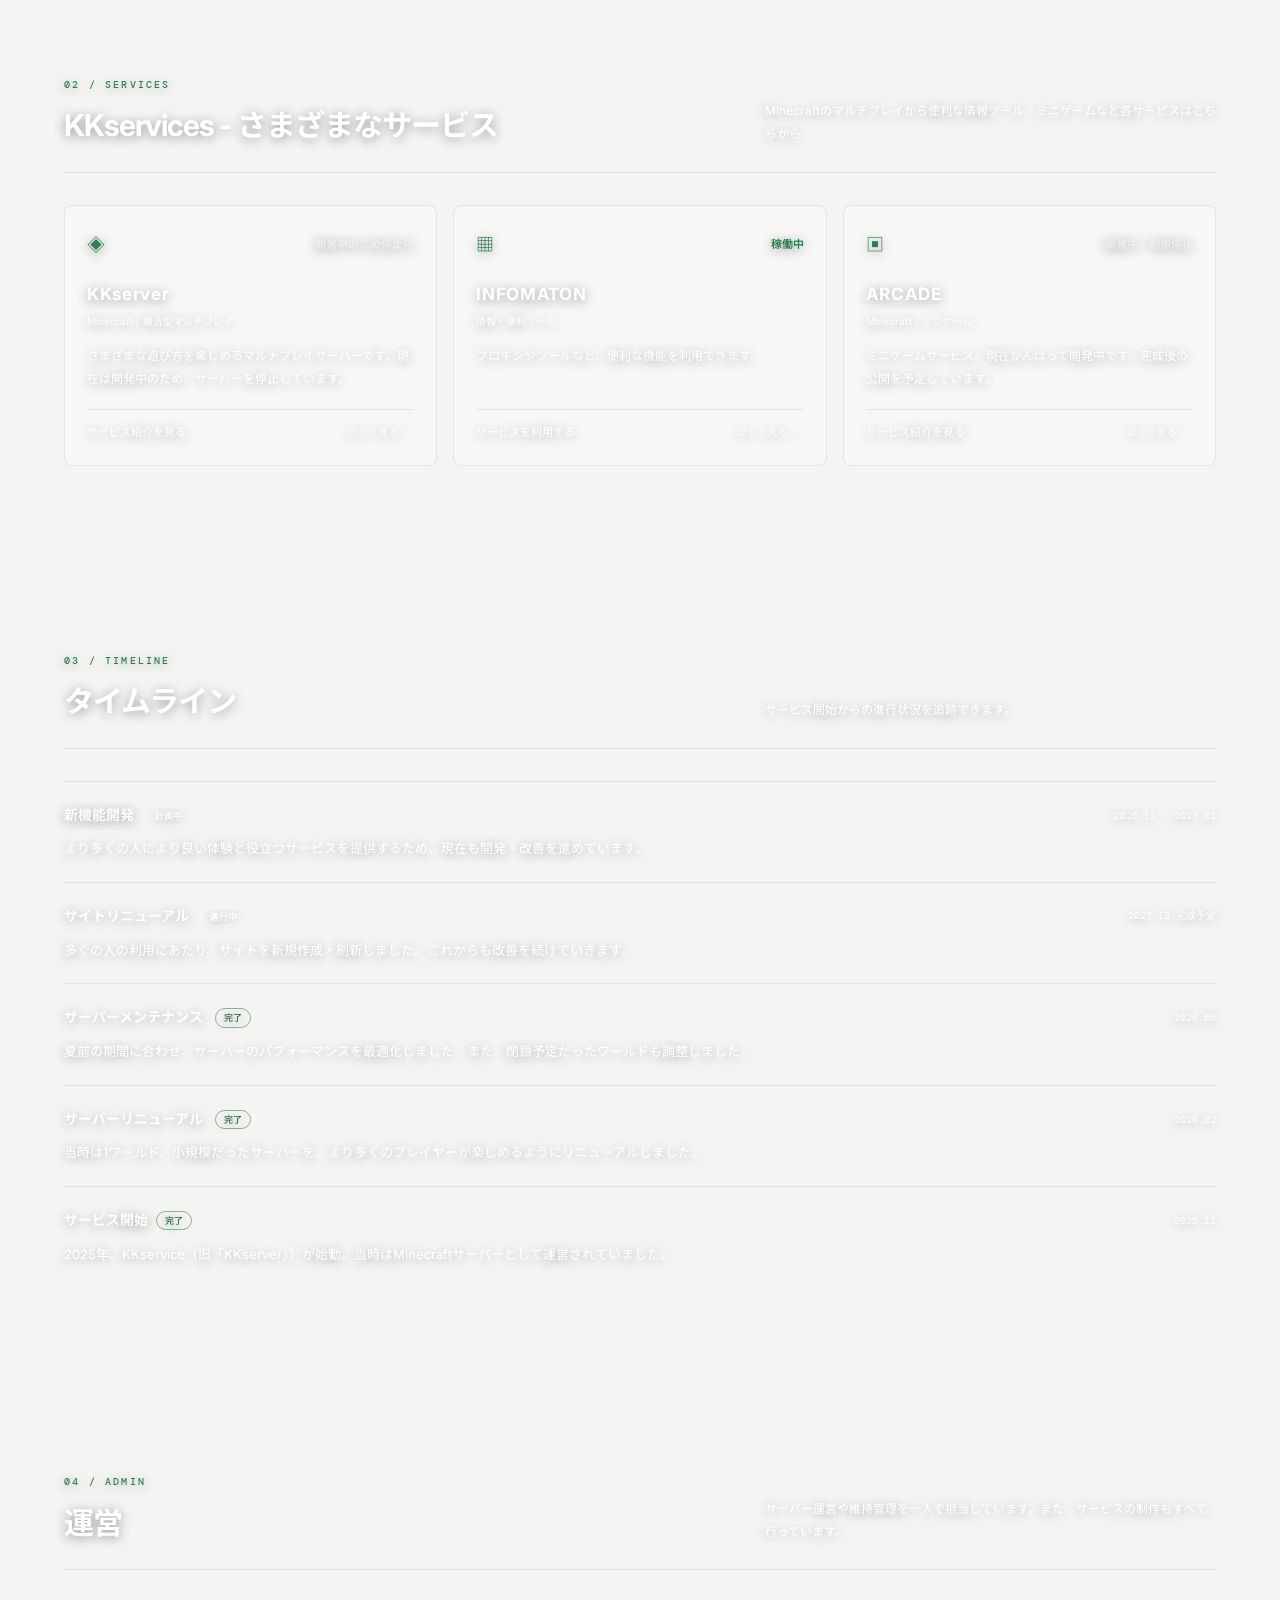
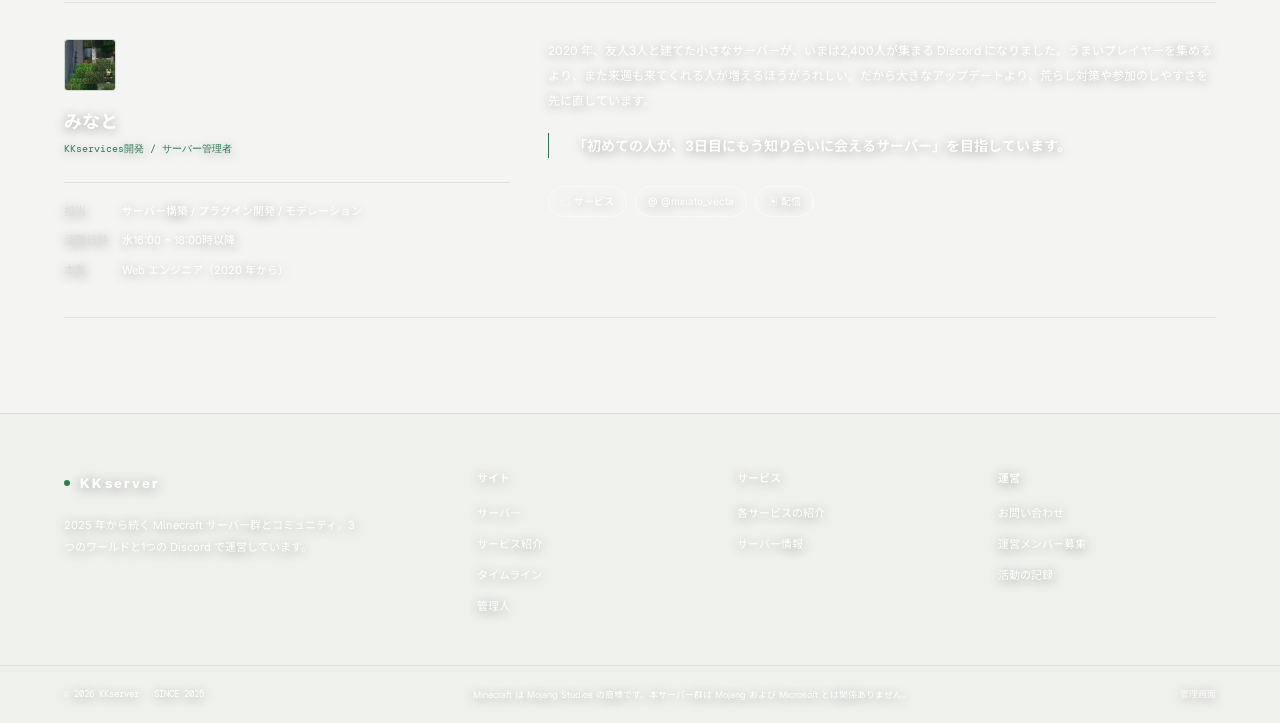
==== commit ba11d79d: "Refactor code structure for improved readability and maintainability" ====
--- a/index.html
+++ b/index.html
@@ -4,8 +4,8 @@
   <meta charset="UTF-8">
   <meta name="viewport" content="width=device-width, initial-scale=1.0">
   <meta name="theme-color" content="#F4F5F2">
-  <meta name="description" content="KKserver— KaziKiの汎用サーバー群">
-  <title>KKserver — Minecraft Server Community</title>
+  <meta name="description" content="KKservices— KaziKiの汎用サーバー群">
+  <title>KKservices</title>
   <link rel="preconnect" href="https://fonts.googleapis.com">
   <link rel="preconnect" href="https://fonts.gstatic.com" crossorigin>
   <link href="https://fonts.googleapis.com/css2?family=DM+Mono:wght@400;500&family=Inter:wght@400;500;600;700;800&family=Noto+Sans+JP:wght@400;500;600;700;800&display=swap" rel="stylesheet">
@@ -19,23 +19,23 @@
     <nav class="main-nav" aria-label="メインナビゲーション">
       <a href="#servers">サーバー</a>
       <a href="#services">サービス紹介</a>
-      <a href="#projects">プロジェクト</a>
+      <a href="#timeline">タイムライン</a>
       <a href="#admin">管理人</a>
     </nav>
-    <a class="header-cta" href="#services"><span class="chat-icon">◌</span> サービスを見る</a>
+    <a class="header-cta" href="#services"><span class="chat-icon">◌</span>サービスを見る</a>
   </header>
 
   <main id="top">
     <section class="hero content-wrap">
       <div class="hero-copy">
         <div class="eyebrow-pill"><span class="status-dot"></span> 3 SERVERS ONLINE <b>·</b> SINCE 2025</div>
-        <h1>KKserver</h1>
-        <p class="hero-lead">KaziKiの運営する汎用サーバー群。Minecraftマルチサーバーをはじめとするさまざまなサービスを展開しています。</p>
+        <h1>KKservices</h1>
+        <p class="hero-lead">KaziKiの運営する汎用サーバー群。Minecraftマルチサーバーをはじめとするさまざまなサーバー関連のサービスを展開しています。</p>
         <div class="hero-actions">
           <a class="primary-button" href="#servers">サーバーを見る <span>→</span></a>
           <a class="text-link" href="#services">サービス紹介 ↗</a>
-          <a class="text-link" href="#projects">X ↗</a>
-          <a class="text-link" href="#projects">YouTube ↗</a>
+          <a class="text-link" href="#timeline">X ↗</a>
+          <a class="text-link" href="#timeline">YouTube ↗</a>
         </div>
         <div class="hero-stats">
           <div><strong>1<small>年</small></strong><span>運営歴</span></div>
@@ -47,19 +47,19 @@
 
     <section class="section content-wrap servers-section" id="servers">
       <div class="section-heading">
-        <div><span class="section-kicker">01 / SERVERS</span><h2>特別な登録不要</h2></div>
-        <p>様々なサービスを並べています。Java Edition、アカウントはどれも共通です。</p>
+        <div><span class="section-kicker">01 / SERVERS</span><h2>特別な登録は不要</h2></div>
+        <p>すべてのサービスの利用には特別な登録は必要ありません。</p>
       </div>
       <div class="server-list">
         <article class="server-row">
-          <div class="server-title"><h3><span class="status-dot"></span> ARK-KKSV</h3><span class="server-type">Minecraftサーバー</span><span class="server-status">停止中</span></div>
-          <p>メインサービス、複合型マルチプレイサーバーです。現在は開発中のため稼働していません。</p>
-          <div class="server-meta"><span>mc.KKSV.f5.si</span><span>依頼時開放</span><span>ホワイトリスト制</span></div>
+          <div class="server-title"><h3><span class="status-dot"></span> KKSERVER</h3><span class="server-type">Minecraftサーバー</span><span class="server-status">停止中</span></div>
+          <p>複合型マルチプレイサーバーです。詳細は下のページより</p>
+          <div class="server-meta"><span>mc.kksv.f5.si</span><span>依頼時開放</span><span>ホワイトリスト制</span></div>
         </article>
         <article class="server-row">
-          <div class="server-title"><h3><span class="status-dot"></span> INFOMATON</h3><span class="server-type">クリエイティブ</span><span class="server-status">稼働中</span></div>
-          <p>様々な情報が集まる場所です。プロキシやツールなどの便利な機能が利用可能です。</p>
-          <div class="server-meta"><span>kksv.f5.si/info</span><span>常時開放</span><span>誰でも利用可能</span></div>
+          <div class="server-title"><h3><span class="status-dot"></span> TOOLS</h3><span class="server-type">情報・便利ツール</span><span class="server-status">稼働中</span></div>
+          <p>sプロキシや各種ツールなどの便利な機能が利用可能です。</p>
+          <div class="server-meta"><span>kksv.f5.si/tools</span><span>常時開放</span><span>誰でも利用可能</span></div>
         </article>
         <article class="server-row">
           <div class="server-title"><h3><span class="status-dot"></span> ARCADE</h3><span class="server-type">ミニゲーム</span><span class="server-status">稼働中</span></div>
@@ -71,60 +71,60 @@
 
     <section class="section content-wrap services-section" id="services">
       <div class="section-heading">
-        <div><span class="section-kicker">02 / SERVICES</span><h2>目的に合わせて選べるサービス。</h2></div>
-        <p>Minecraftのマルチプレイから便利な情報ツール、ミニゲームまで。各サービスの特徴や稼働状況を紹介します。</p>
+        <div><span class="section-kicker">02 / SERVICES</span><h2>KKservices - さまざまなサービス</h2></div>
+        <p>Minecraftのマルチプレイから便利な情報ツール、ミニゲームなど各サービスはこちらから</p>
       </div>
       <div class="service-grid">
-        <a class="service-card" href="Introduction/ark-kksv.html">
-          <div class="service-card-top"><span class="card-icon">◈</span><span class="server-status is-offline">開発中・停止中</span></div>
-          <h3>ARK-KKSV</h3><span class="service-type">Minecraft / 複合型マルチプレイ</span>
-          <p>さまざまな遊び方を楽しめるメインサービス。現在は開発中のため、サーバーを停止しています。</p>
+        <a class="service-card" href="KKserver/index.html">
+          <div class="service-card-top"><span class="card-icon">◈</span><span class="server-status is-offline">開発中のため停止中</span></div>
+          <h3>KKserver</h3><span class="service-type">Minecraft / 複合型マルチプレイ</span>
+          <p>さまざまな遊び方を楽しめるマルチプレイサーバーです。現在は開発中のため、サーバーを停止しています。</p>
           <div class="card-bottom"><span>サービス紹介を見る</span><small>詳しく見る ↗</small></div>
         </a>
         <a class="service-card" href="Introduction/infomaton.html">
           <div class="service-card-top"><span class="card-icon">▦</span><span class="server-status">稼働中</span></div>
           <h3>INFOMATON</h3><span class="service-type">情報・便利ツール</span>
-          <p>さまざまな情報が集まる場所。プロキシやツールなど、便利な機能を利用できます。</p>
-          <div class="card-bottom"><span>サービス紹介を見る</span><small>詳しく見る ↗</small></div>
+          <p>プロキシやツールなど、便利な機能を利用できます。</p>
+          <div class="card-bottom"><span>サービスを利用する</span><small>詳しく見る ↗</small></div>
         </a>
         <a class="service-card" href="Introduction/arcade.html">
           <div class="service-card-top"><span class="card-icon">▣</span><span class="server-status is-offline">開発中・利用停止</span></div>
           <h3>ARCADE</h3><span class="service-type">Minecraft / ミニゲーム</span>
-          <p>気軽に遊べるミニゲームサービス。現在開発中で、完成後の公開を予定しています。</p>
+          <p>ミニゲームサービス。現在がんばって開発中です。完成後の公開を予定しています。</p>
           <div class="card-bottom"><span>サービス紹介を見る</span><small>詳しく見る ↗</small></div>
         </a>
       </div>
     </section>
 
-    <section class="section content-wrap projects-section" id="projects">
+    <section class="section content-wrap timeline-section" id="timeline">
       <div class="section-heading">
-        <div><span class="section-kicker">03 / PROJECTS</span><h2>サーバー群で、いま動いていること。</h2></div>
-        <p>ワールドの追加からイベントの企画まで、運営の予定はすべてここに並べています。終わったものも残しておきます。</p>
+        <div><span class="section-kicker">03 / TIMELINE</span><h2>タイムライン</h2></div>
+        <p>サービス開始からの進行状況を追跡できます。</p>
       </div>
-      <div class="project-list">
-        <article class="project-row"><div class="project-top"><h3>サイトリニューアル <span class="tag active">進行中</span></h3><time>2026.10 – 2027.01</time></div><p>サーバーの紹介と参加の導線をひとつにまとめる。いま見ているこのページも、その途中の成果物です。</p></article>
-        <article class="project-row"><div class="project-top"><h3>新ワールド「星見台」 <span class="tag">計画中</span></h3><time>2027.03 公開予定</time></div><p>1.21.5 対応の新規サバイバル。既存の ARK とは別に、1年ごとに区切るシーズン制のワールドとして用意します。</p></article>
-        <article class="project-row"><div class="project-top"><h3>ミニゲームの常設化 <span class="tag active">進行中</span></h3><time>2026.12</time></div><p>週末限定だった ARCADE を常時開放へ。待機ロビーと自動マッチングを制作中で、ひとりでも参加できるようにします。</p></article>
-        <article class="project-row"><div class="project-top"><h3>建築コンテスト 2026 冬 <span class="tag accepting">受付中</span></h3><time>12.20 締切</time></div><p>お題は「冬の街」。Discord の #コンテスト で作品を募集し、参加者の投票で上位3作品を決めます。</p></article>
-        <article class="project-row"><div class="project-top"><h3>6周年記念イベント <span class="tag">完了</span></h3><time>2026.08</time></div><p>2026年8月、120人が同時接続して記念イベントを開催しました。アーカイブは配信チャンネルに残しています。</p></article>
+      <div class="timeline-list">
+        <article class="timeline-row"><div class="timeline-top"><h3>新機能開発 <span class="tag">計画中</span></h3><time>2026.11 - 2027.01</time></div><p>より多くの人により良い体験と役立つサービスを提供するため、現在も開発・改善を進めています。</p></article>
+        <article class="timeline-row"><div class="timeline-top"><h3>サイトリニューアル <span class="tag">進行中</span></h3><time>2027.12 完成予定</time></div><p>多くの人の利用にあたり、サイトを新規作成・刷新しました。これからも改善を続けていきます。</p></article>
+        <article class="timeline-row"><div class="timeline-top"><h3>サーバーメンテナンス <span class="tag active">完了</span></h3><time>2026.06</time></div><p>夏前の期間に合わせ、サーバーのパフォーマンスを最適化しました。また、閉鎖予定だったワールドも調整しました。</p></article>
+        <article class="timeline-row"><div class="timeline-top"><h3>サーバーリニューアル <span class="tag active">完了</span></h3><time>2026.02</time></div><p>当時は1ワールド、小規模だったサーバーを、より多くのプレイヤーが楽しめるようにリニューアルしました。</p></article>
+        <article class="timeline-row"><div class="timeline-top"><h3>サービス開始<span class="tag active">完了</span></h3><time>2025.11</time></div><p>2025年、KKservice（旧「KKserver」）が始動。当時はMinecraftサーバーとして運営されていました。</p></article>
       </div>
     </section>
 
     <section class="section content-wrap admin-section" id="admin">
       <div class="section-heading">
-        <div><span class="section-kicker">04 / ADMIN</span><h2>運営している人。</h2></div>
-        <p>サーバーはひとりで立てました。いまも設定・プラグイン・イベント進行は自分で書いています。</p>
+        <div><span class="section-kicker">04 / ADMIN</span><h2>運営</h2></div>
+        <p>サーバー運営や維持管理を一人で担当しています。また、サービスの制作もすべて行っています。</p>
       </div>
       <article class="admin-card">
         <div class="admin-profile">
-          <div class="avatar">みな</div>
-          <h3>みなと</h3><span class="admin-role">VECTA 主宰 / サーバー管理者</span>
-          <dl><div><dt>担当</dt><dd>サーバー構築 / プラグイン開発 / モデレーション</dd></div><div><dt>在席</dt><dd>平日 21:00 以降・週末</dd></div><div><dt>本業</dt><dd>Web エンジニア（2020 年から）</dd></div></dl>
+          <img class="avatar" src="assets/avatericon.png" alt="管理人のアイコン">
+          <h3>みなと</h3><span class="admin-role">KKservices開発 / サーバー管理者</span>
+          <dl><div><dt>担当</dt><dd>サーバー構築 / プラグイン開発 / モデレーション</dd></div><div><dt>活動日時</dt><dd>水16:00 ~ 18:00時以降</dd></div><div><dt>本業</dt><dd>Web エンジニア（2020 年から）</dd></div></dl>
         </div>
         <div class="admin-message">
           <p>2020 年、友人3人と建てた小さなサーバーが、いまは2,400人が集まる Discord になりました。うまいプレイヤーを集めるより、また来週も来てくれる人が増えるほうがうれしい。だから大きなアップデートより、荒らし対策や参加のしやすさを先に直しています。</p>
           <blockquote>「初めての人が、3日目にもう知り合いに会えるサーバー」を目指しています。</blockquote>
-          <div class="social-pills"><a href="#services">◌ サービス</a><a href="#services">@ @minato_vecta</a><a href="#projects">▣ 配信</a></div>
+          <div class="social-pills"><a href="#services">◌ サービス</a><a href="#services">@ @minato_vecta</a><a href="#timeline">▣ 配信</a></div>
         </div>
       </article>
     </section>
@@ -133,9 +133,9 @@
   <footer class="site-footer">
     <div class="footer-main content-wrap">
       <div class="footer-about"><a class="brand" href="#top"><span></span>KKserver</a><p>2025 年から続く Minecraft サーバー群とコミュニティ。3つのワールドと1つの Discord で運営しています。</p></div>
-      <div class="footer-column"><h4>サイト</h4><a href="#servers">サーバー</a><a href="#services">サービス紹介</a><a href="#projects">プロジェクト</a><a href="#admin">管理人</a></div>
+      <div class="footer-column"><h4>サイト</h4><a href="#servers">サーバー</a><a href="#services">サービス紹介</a><a href="#timeline">タイムライン</a><a href="#admin">管理人</a></div>
       <div class="footer-column"><h4>サービス</h4><a href="#services">各サービスの紹介</a><a href="#servers">サーバー情報</a></div>
-      <div class="footer-column"><h4>運営</h4><a href="#admin">お問い合わせ</a><a href="#admin">運営メンバー募集</a><a href="#projects">活動の記録</a></div>
+      <div class="footer-column"><h4>運営</h4><a href="#admin">お問い合わせ</a><a href="#admin">運営メンバー募集</a><a href="#timeline">活動の記録</a></div>
     </div>
     <div class="footer-bottom content-wrap"><span>© 2026 KKserver · SINCE 2025</span><span>Minecraft は Mojang Studios の商標です。本サーバー群は Mojang および Microsoft とは関係ありません。</span><a href="#top">管理画面</a></div>
   </footer>
--- a/style.css
+++ b/style.css
@@ -1,8 +1,11 @@
-/* KKSV — visual settings are grouped here for easy customization. */
+/* ==================================================
+   KKServices - ベース設定
+   ================================================== */
+
 :root {
   --bg: #f4f5f2;
   --panel: transparent;
-  --line: rgba(45,126,81,.12);
+  --line: rgba(45, 126, 81, 0.12);
   --text: rgb(var(--dynamic-text, 255 255 255));
   --muted: rgb(var(--dynamic-muted, 238 243 239));
   --soft: rgb(var(--dynamic-soft, 221 229 223));
@@ -12,147 +15,909 @@
   --dynamic-text: 255 255 255;
   --dynamic-muted: 238 243 239;
   --dynamic-soft: 221 229 223;
-  --text-shadow-alpha: .42;
+  --text-shadow-alpha: 0.42;
   --mono: "DM Mono", monospace;
   --sans: "Inter", "Noto Sans JP", sans-serif;
   --content: 100%;
 }
-* { box-sizing: border-box; }
-html { scroll-behavior: smooth; scroll-padding-top: 90px; }
-body { margin: 0; color: var(--text); background: var(--bg); font-family: var(--sans); font-size: 14px; line-height: 1.9; overflow-x: hidden; text-shadow: 0 2px 12px rgba(8,20,12,var(--text-shadow-alpha)); }
-a { color: inherit; text-decoration: none; }
-a:focus-visible, button:focus-visible { outline: 2px solid var(--accent); outline-offset: 4px; }
+
+* {
+  box-sizing: border-box;
+}
+
+html {
+  scroll-behavior: smooth;
+  scroll-padding-top: 90px;
+}
+
+body {
+  margin: 0;
+  overflow-x: hidden;
+
+  color: var(--text);
+  background: var(--bg);
+
+  font-family: var(--sans);
+  font-size: 14px;
+  line-height: 1.9;
+  text-shadow:
+    0 2px 12px rgba(8, 20, 12, var(--text-shadow-alpha));
+}
+
+a {
+  color: inherit;
+  text-decoration: none;
+}
+
+a:focus-visible,
+button:focus-visible {
+  outline: 2px solid var(--accent);
+  outline-offset: 4px;
+}
+
+/* ==================================================
+   背景
+   ================================================== */
+
 .site-background {
-  position: fixed; inset: 0; z-index: -1; pointer-events: none;
+  position: fixed;
+  inset: 0;
+  z-index: -1;
+
+  pointer-events: none;
   opacity: 1;
-  background: linear-gradient(180deg, rgba(248,249,247,.08) 0%, rgba(244,245,242,.12) 80%, rgba(238,240,236,.28) 100%), url("assets/background.png") center 30% / cover no-repeat;
+
+  background:
+    linear-gradient(
+      180deg,
+      rgba(248, 249, 247, 0.08) 0%,
+      rgba(244, 245, 242, 0.12) 80%,
+      rgba(238, 240, 236, 0.28) 100%
+    ),
+    url("assets/background.png") center 30% / cover no-repeat;
   filter: blur(var(--background-blur));
-  transition: filter .12s linear;
-}
+  transition: filter 0.12s linear;
+}
+
 .site-background::after {
   content: "";
+
   position: absolute;
   inset: 0;
+
   background: #f4f5f2;
   opacity: var(--background-opacity);
-  transition: opacity .12s linear;
-}
+  transition: opacity 0.12s linear;
+}
+
+/* ==================================================
+   ヘッダー
+   ================================================== */
+
 .site-header {
-  height: 64px; padding-inline: 5vw;
-  display: flex; align-items: center; justify-content: space-between; gap: 30px;
-  position: sticky; top: 0; z-index: 20; background: rgba(250,251,249,.88);
-  border-bottom: 1px solid rgba(45,126,81,.10); backdrop-filter: blur(18px);
-}
-.brand { display: inline-flex; align-items: center; gap: 10px; font-size: 13px; font-weight: 800; letter-spacing: .18em; white-space: nowrap; }
-.brand span, .status-dot { display: inline-block; width: 6px; height: 6px; border-radius: 50%; background: var(--accent); flex: 0 0 auto; }
-.main-nav { display: flex; align-items: center; gap: 32px; margin-left: auto; margin-right: auto; }
-.main-nav a, .text-link { color: #ffffff; font-size: 12px; font-weight: 600; transition: color .2s; }
-.main-nav a:hover, .text-link:hover { color: var(--accent); }
-.header-cta, .primary-button { display: inline-flex; align-items: center; justify-content: center; gap: 9px; color: #ffffff; background: #2d7e51; border-radius: 99px; font-size: 12px; font-weight: 700; padding: 8px 18px; transition: transform .2s, background .2s; white-space: nowrap; }
-.header-cta:hover, .primary-button:hover { transform: translateY(-2px); background: #3b9665; }
-.chat-icon { font-size: 17px; line-height: 1; }
-.menu-toggle { display: none; border: 0; background: none; padding: 8px; }
-.menu-toggle i { display: block; width: 22px; height: 1px; background: #172016; margin: 6px; }
-.content-wrap { width: 100%; margin-inline: 0; padding-inline: 5vw; }
-.hero { min-height: calc(100svh - 64px); padding-top: clamp(48px, 12vh, 120px); }
-.hero-copy { max-width: 680px; color: #ffffff; text-shadow: 0 2px 14px rgba(8,20,12,.38); }
+  position: sticky;
+  top: 0;
+  z-index: 20;
+
+  height: 64px;
+  padding-inline: 5vw;
+
+  display: flex;
+  align-items: center;
+  justify-content: space-between;
+  gap: 30px;
+
+  background: rgba(250, 251, 249, 0.88);
+  border-bottom: 1px solid rgba(45, 126, 81, 0.10);
+  backdrop-filter: blur(18px);
+}
+
+.brand {
+  display: inline-flex;
+  align-items: center;
+  gap: 10px;
+
+  font-size: 13px;
+  font-weight: 800;
+  letter-spacing: 0.18em;
+  white-space: nowrap;
+}
+
+.brand span,
+.status-dot {
+  display: inline-block;
+
+  width: 6px;
+  height: 6px;
+
+  flex: 0 0 auto;
+  border-radius: 50%;
+  background: var(--accent);
+}
+
+.main-nav {
+  display: flex;
+  align-items: center;
+  gap: 32px;
+
+  margin-left: auto;
+  margin-right: auto;
+}
+
+.main-nav a,
+.text-link {
+  color: #ffffff;
+  font-size: 12px;
+  font-weight: 600;
+  transition: color 0.2s;
+}
+
+.main-nav a:hover,
+.text-link:hover {
+  color: var(--accent);
+}
+
+.header-cta,
+.primary-button {
+  display: inline-flex;
+  align-items: center;
+  justify-content: center;
+  gap: 9px;
+
+  min-width: 145px;
+  padding: 8px 18px;
+
+  color: #ffffff;
+  background: #2d7e51;
+  border-radius: 99px;
+
+  font-size: 12px;
+  font-weight: 700;
+  white-space: nowrap;
+  transition:
+    transform 0.2s,
+    background 0.2s;
+}
+
+.header-cta {
+  min-width: 0;
+}
+
+.header-cta:hover,
+.primary-button:hover {
+  transform: translateY(-2px);
+  background: #3b9665;
+}
+
+.chat-icon {
+  font-size: 17px;
+  line-height: 1;
+}
+
+.menu-toggle {
+  display: none;
+
+  padding: 8px;
+
+  border: 0;
+  background: none;
+}
+
+.menu-toggle i {
+  display: block;
+
+  width: 22px;
+  height: 1px;
+  margin: 6px;
+
+  background: #172016;
+}
+
+.content-wrap {
+  width: 100%;
+  margin-inline: 0;
+  padding-inline: 5vw;
+}
+
+/* ==================================================
+   ヒーロー
+   ================================================== */
+
+.hero {
+  min-height: calc(100svh - 64px);
+  padding-top: clamp(48px, 12vh, 120px);
+}
+
+.hero-copy {
+  max-width: 680px;
+  color: #ffffff;
+  text-shadow: 0 2px 14px rgba(8, 20, 12, 0.38);
+}
+
 .hero-copy h1,
 .hero-copy .hero-lead,
 .hero-copy .hero-stats,
 .hero-copy .hero-stats span,
-.hero-copy .text-link { color: #ffffff; }
-.hero-copy .eyebrow-pill { color: #ffffff; background: rgba(24,33,25,.38); border-color: rgba(255,255,255,.42); }
-.hero-copy .eyebrow-pill b { color: rgba(255,255,255,.72); }
-.eyebrow-pill { display: inline-flex; align-items: center; gap: 10px; border: 1px solid rgba(255,255,255,.42); background: rgba(24,33,25,.38); border-radius: 30px; padding: 3px 12px; color: #ffffff; font: 500 10px var(--mono); letter-spacing: .13em; }
-.eyebrow-pill .status-dot { width: 5px; height: 5px; }
-.eyebrow-pill b { color: #98a098; }
-h1 { margin: 30px 0 12px; font-size: clamp(72px, 9vw, 112px); line-height: 1; letter-spacing: -.075em; font-weight: 800; }
-.hero-lead { max-width: 660px; color: #ffffff; font-size: clamp(15px, 1.2vw, 18px); line-height: 2.05; }
-.hero-actions { display: flex; align-items: center; gap: 24px; margin-top: clamp(28px, 4vh, 42px); }
-.primary-button { padding: 9px 21px; min-width: 145px; }
-.primary-button span { font-size: 17px; }
-.hero-stats { display: flex; gap: clamp(60px, 8vw, 120px); max-width: 620px; border-top: 1px solid var(--line); margin-top: clamp(42px, 7vh, 72px); padding-top: 24px; }
-.hero-stats div { display: flex; flex-direction: column; }
-.hero-stats strong { font-size: clamp(30px, 3vw, 38px); line-height: 1.25; letter-spacing: -.04em; }
-.hero-stats strong small { font-size: 11px; margin-left: 4px; font-weight: 500; }
-.hero-stats span { color: var(--muted); font-size: 11px; margin-top: 5px; }
-.section { padding-top: 30px; margin-bottom: 140px; }
-.section-heading { display: grid; grid-template-columns: 1.2fr .8fr; gap: 24px; align-items: end; padding-bottom: 24px; border-bottom: 1px solid var(--line); }
-.section-kicker { color: var(--accent); font: 500 10px var(--mono); letter-spacing: .22em; }
-.section-heading h2 { font-size: clamp(24px, 3vw, 30px); line-height: 1.45; letter-spacing: -.035em; margin: 8px 0 0; }
-.section-heading > p { color: var(--muted); font-size: 12px; margin: 0 0 2px; line-height: 1.9; }
-.server-list { border-top: 1px solid var(--line); margin-top: 32px; }
-.server-row { padding: 25px 0 24px; border-bottom: 1px solid var(--line); }
-.server-row:last-child { border-bottom: 0; }
-.server-title { display: flex; align-items: center; gap: 12px; }
-.server-title h3 { font-size: 18px; font-weight: 600; margin: 0; display: flex; align-items: center; gap: 11px; }
-.server-title h3 .status-dot { width: 6px; height: 6px; }
-.server-type { color: var(--muted); font-size: 11px; }
-.server-status { margin-left: auto; color: var(--accent); font-size: 11px; font-weight: 600; }
-.server-row > p, .project-row > p { max-width: 760px; color: #ffffff; font-size: 13px; margin: 12px 0 10px; line-height: 1.9; }
-.server-meta { display: flex; flex-wrap: wrap; gap: 24px; color: #ffffff; font: 10px var(--mono); }
-.services-section { margin-bottom: 150px; }
-.service-grid { display: grid; grid-template-columns: repeat(3, 1fr); gap: 16px; margin-top: 32px; }
-.service-card { min-height: 250px; display: flex; flex-direction: column; padding: 22px; border: 1px solid var(--line); border-radius: 8px; background: rgba(255,255,255,.28); transition: border-color .2s, background .2s, transform .2s; }
-.service-card:hover { transform: translateY(-3px); border-color: rgba(45,126,81,.45); background: rgba(255,255,255,.48); }
-.service-card-top { display: flex; align-items: center; justify-content: space-between; gap: 12px; }
-.service-card .server-status.is-offline { color: var(--muted); }
-.card-icon { color: #2d7e51; font-size: 18px; }
-.service-card h3 { font-size: 17px; margin: 16px 0 2px; letter-spacing: .04em; }
-.service-type { color: var(--muted); font-size: 10px; }
-.service-card p { color: var(--muted); font-size: 12px; line-height: 1.9; margin: 14px 0 18px; }
-.card-bottom { display: flex; align-items: center; justify-content: space-between; border-top: 1px solid var(--line); padding-top: 12px; margin-top: auto; font-size: 11px; }
-.card-bottom small { color: #eef3ef; font: 9px var(--mono); letter-spacing: .1em; }
-.service-detail { min-height: 60vh; padding-top: clamp(54px, 9vh, 100px); }
-.service-detail-breadcrumb { color: var(--muted); font: 10px var(--mono); letter-spacing: .08em; }
-.service-detail-breadcrumb a:hover { color: var(--accent); }
-.service-detail-copy { max-width: 760px; margin-top: 28px; }
-.service-detail-copy h1 { margin: 18px 0 14px; font-size: clamp(42px, 7vw, 76px); line-height: 1.1; letter-spacing: -.06em; }
-.service-detail-copy .service-type { display: block; font-size: 12px; }
-.service-detail-copy > p { max-width: 680px; color: var(--muted); font-size: 15px; line-height: 2; }
-.service-detail-status { display: inline-flex; align-items: center; gap: 8px; margin-top: 10px; color: var(--accent); font-size: 11px; font-weight: 600; }
-.service-detail-status .status-dot.is-offline { background: #8c938d; }
-.service-detail-info { display: grid; grid-template-columns: repeat(3, 1fr); gap: 20px; margin-top: 54px; padding: 24px 0; border-top: 1px solid var(--line); border-bottom: 1px solid var(--line); }
-.service-detail-info div { display: flex; flex-direction: column; gap: 5px; }
-.service-detail-info dt { color: var(--muted); font: 9px var(--mono); letter-spacing: .12em; }
-.service-detail-info dd { margin: 0; font-size: 12px; }
-.service-detail-actions { display: flex; flex-wrap: wrap; align-items: center; gap: 20px; margin-top: 28px; }
-.service-detail-actions .text-link { color: var(--text); }
-.projects-section { margin-bottom: 150px; }
-.project-list { border-top: 1px solid var(--line); margin-top: 32px; }
-.project-row { padding: 20px 0 21px; border-bottom: 1px solid var(--line); }
-.project-row:last-child { border-bottom: 0; }
-.project-top { display: flex; align-items: center; justify-content: space-between; gap: 20px; }
-.project-top h3 { font-size: 14px; margin: 0; font-weight: 600; }
-.project-top time { color: #ffffff; font: 10px var(--mono); white-space: nowrap; }
-.tag { display: inline-block; vertical-align: 1px; border: 1px solid rgba(255,255,255,.55); color: #ffffff; border-radius: 20px; padding: 0 8px; font-size: 9px; font-weight: 500; margin-left: 8px; }
-.tag.active, .tag.accepting { color: #256b45; border-color: rgba(45,126,81,.55); }
-.project-row > p { margin: 8px 0 0; max-width: 850px; }
-.admin-section { margin-bottom: 95px; }
-.admin-card { display: grid; grid-template-columns: .8fr 1.2fr; gap: 38px; margin-top: 32px; padding: 36px 0; border-top: 1px solid var(--line); border-bottom: 1px solid var(--line); }
-.avatar { width: 52px; height: 52px; border: 1px solid rgba(45,126,81,.16); background: #e7ece7; border-radius: 50%; display: grid; place-items: center; color: #2d7e51; font-weight: 700; margin-bottom: 14px; }
-.admin-profile h3 { font-size: 18px; margin: 0; }
-.admin-role { display: block; color: var(--accent); font: 10px var(--mono); margin-top: 2px; }
-.admin-profile dl { border-top: 1px solid var(--line); margin: 26px 0 0; padding-top: 18px; display: grid; gap: 9px; }
-.admin-profile dl div { display: grid; grid-template-columns: 48px 1fr; gap: 10px; font-size: 11px; }
-.admin-profile dt { color: var(--soft); }
-.admin-profile dd { margin: 0; color: #ffffff; }
-.admin-message { color: #ffffff; font-size: 12px; line-height: 2.05; }
-.admin-message > p { margin: 0 0 20px; }
-.admin-message blockquote { border-left: 1px solid var(--accent); padding: 0 0 0 24px; margin: 0 0 28px; color: #ffffff; font-size: 14px; font-weight: 600; line-height: 1.8; }
-.social-pills { display: flex; flex-wrap: wrap; gap: 8px; }
-.social-pills a { border: 1px solid rgba(255,255,255,.55); border-radius: 30px; padding: 4px 12px; color: #ffffff; font-size: 10px; transition: border .2s, color .2s; }
-.social-pills a:hover { border-color: var(--accent); color: var(--accent); }
-.site-footer { border-top: 1px solid var(--line); background: rgba(238,240,236,.92); }
-.footer-main { display: grid; grid-template-columns: 1.7fr 1fr 1fr 1fr; gap: 42px; padding-top: 54px; padding-bottom: 48px; }
-.footer-about p { max-width: 300px; color: var(--muted); font-size: 11px; line-height: 2; margin-top: 18px; }
-.footer-column { display: flex; flex-direction: column; gap: 10px; }
-.footer-column h4 { color: #ffffff; font-size: 11px; font-weight: 500; margin: 0 0 4px; }
-.footer-column a { color: #ffffff; font-size: 11px; }
-.footer-column a:hover { color: var(--accent); }
-.footer-bottom { border-top: 1px solid var(--line); min-height: 58px; display: flex; align-items: center; justify-content: space-between; gap: 20px; color: #ffffff; font: 9px var(--mono); }
-.footer-bottom span:nth-child(2) { font-family: var(--sans); font-size: 9px; text-align: center; }
-.footer-bottom a { white-space: nowrap; }
+.hero-copy .text-link {
+  color: #ffffff;
+}
+
+.hero-copy .eyebrow-pill {
+  color: #ffffff;
+  background: rgba(24, 33, 25, 0.38);
+  border-color: rgba(255, 255, 255, 0.42);
+}
+
+.hero-copy .eyebrow-pill b {
+  color: rgba(255, 255, 255, 0.72);
+}
+
+.eyebrow-pill {
+  display: inline-flex;
+  align-items: center;
+  gap: 10px;
+
+  padding: 3px 12px;
+
+  color: #ffffff;
+  background: rgba(24, 33, 25, 0.38);
+  border: 1px solid rgba(255, 255, 255, 0.42);
+  border-radius: 30px;
+
+  font: 500 10px var(--mono);
+  letter-spacing: 0.13em;
+}
+
+.eyebrow-pill .status-dot {
+  width: 5px;
+  height: 5px;
+}
+
+.eyebrow-pill b {
+  color: #98a098;
+}
+
+h1 {
+  margin: 30px 0 12px;
+
+  font-size: clamp(72px, 9vw, 112px);
+  line-height: 1;
+  letter-spacing: -0.075em;
+  font-weight: 800;
+}
+
+.hero-lead {
+  max-width: 660px;
+
+  color: #ffffff;
+  font-size: clamp(15px, 1.2vw, 18px);
+  line-height: 2.05;
+}
+
+.hero-actions {
+  display: flex;
+  align-items: center;
+  gap: 24px;
+
+  margin-top: clamp(28px, 4vh, 42px);
+}
+
+.primary-button {
+  min-width: 145px;
+  padding: 9px 21px;
+}
+
+.primary-button span {
+  font-size: 17px;
+}
+
+.hero-stats {
+  display: flex;
+  gap: clamp(60px, 8vw, 120px);
+
+  max-width: 620px;
+  margin-top: clamp(42px, 7vh, 72px);
+  padding-top: 24px;
+
+  border-top: 1px solid var(--line);
+}
+
+.hero-stats div {
+  display: flex;
+  flex-direction: column;
+}
+
+.hero-stats strong {
+  font-size: clamp(30px, 3vw, 38px);
+  line-height: 1.25;
+  letter-spacing: -0.04em;
+}
+
+.hero-stats strong small {
+  margin-left: 4px;
+
+  font-size: 11px;
+  font-weight: 500;
+}
+
+.hero-stats span {
+  margin-top: 5px;
+
+  color: var(--muted);
+  font-size: 11px;
+}
+
+/* ==================================================
+   共通セクション
+   ================================================== */
+
+.section {
+  margin-bottom: 140px;
+  padding-top: 30px;
+}
+
+.section-heading {
+  display: grid;
+  grid-template-columns: 1.2fr 0.8fr;
+  align-items: end;
+  gap: 24px;
+
+  padding-bottom: 24px;
+  border-bottom: 1px solid var(--line);
+}
+
+.section-kicker {
+  color: var(--accent);
+  font: 500 10px var(--mono);
+  letter-spacing: 0.22em;
+}
+
+.section-heading h2 {
+  margin: 8px 0 0;
+
+  font-size: clamp(24px, 3vw, 30px);
+  line-height: 1.45;
+  letter-spacing: -0.035em;
+}
+
+.section-heading > p {
+  margin: 0 0 2px;
+
+  color: var(--muted);
+  font-size: 12px;
+  line-height: 1.9;
+}
+
+/* ==================================================
+   サーバー一覧
+   ================================================== */
+
+.server-list {
+  margin-top: 32px;
+  border-top: 1px solid var(--line);
+}
+
+.server-row {
+  padding: 25px 0 24px;
+  border-bottom: 1px solid var(--line);
+}
+
+.server-row:last-child {
+  border-bottom: 0;
+}
+
+.server-title {
+  display: flex;
+  align-items: center;
+  gap: 12px;
+}
+
+.server-title h3 {
+  display: flex;
+  align-items: center;
+  gap: 11px;
+
+  margin: 0;
+
+  font-size: 18px;
+  font-weight: 600;
+}
+
+.server-title h3 .status-dot {
+  width: 6px;
+  height: 6px;
+}
+
+.server-type {
+  color: var(--muted);
+  font-size: 11px;
+}
+
+.server-status {
+  margin-left: auto;
+
+  color: var(--accent);
+  font-size: 11px;
+  font-weight: 600;
+}
+
+.server-row > p,
+.timeline-row > p {
+  max-width: 760px;
+  margin: 12px 0 10px;
+
+  color: #ffffff;
+  font-size: 13px;
+  line-height: 1.9;
+}
+
+.server-meta {
+  display: flex;
+  flex-wrap: wrap;
+  gap: 24px;
+
+  color: #ffffff;
+  font: 10px var(--mono);
+}
+
+/* ==================================================
+   サービスカード
+   ================================================== */
+
+.services-section {
+  margin-bottom: 150px;
+}
+
+.service-grid {
+  display: grid;
+  grid-template-columns: repeat(3, 1fr);
+  gap: 16px;
+
+  margin-top: 32px;
+}
+
+.service-card {
+  display: flex;
+  flex-direction: column;
+
+  min-height: 250px;
+  padding: 22px;
+
+  background: rgba(255, 255, 255, 0.28);
+  border: 1px solid var(--line);
+  border-radius: 8px;
+  transition:
+    border-color 0.2s,
+    background 0.2s,
+    transform 0.2s;
+}
+
+.service-card:hover {
+  transform: translateY(-3px);
+  background: rgba(255, 255, 255, 0.48);
+  border-color: rgba(45, 126, 81, 0.45);
+}
+
+.service-card-top {
+  display: flex;
+  align-items: center;
+  justify-content: space-between;
+  gap: 12px;
+}
+
+.service-card .server-status.is-offline {
+  color: var(--muted);
+}
+
+.card-icon {
+  color: #2d7e51;
+  font-size: 18px;
+}
+
+.service-card h3 {
+  margin: 16px 0 2px;
+
+  font-size: 17px;
+  letter-spacing: 0.04em;
+}
+
+.service-type {
+  color: var(--muted);
+  font-size: 10px;
+}
+
+.service-card p {
+  margin: 14px 0 18px;
+
+  color: var(--muted);
+  font-size: 12px;
+  line-height: 1.9;
+}
+
+.card-bottom {
+  display: flex;
+  align-items: center;
+  justify-content: space-between;
+
+  margin-top: auto;
+  padding-top: 12px;
+
+  border-top: 1px solid var(--line);
+  font-size: 11px;
+}
+
+.card-bottom small {
+  color: #eef3ef;
+  font: 9px var(--mono);
+  letter-spacing: 0.1em;
+}
+
+/* ==================================================
+   サービス詳細
+   ================================================== */
+
+.service-detail {
+  min-height: 60vh;
+  padding-top: clamp(54px, 9vh, 100px);
+}
+
+.service-detail-breadcrumb {
+  color: var(--muted);
+  font: 10px var(--mono);
+  letter-spacing: 0.08em;
+}
+
+.service-detail-breadcrumb a:hover {
+  color: var(--accent);
+}
+
+.service-detail-copy {
+  max-width: 760px;
+  margin-top: 28px;
+}
+
+.service-detail-copy h1 {
+  margin: 18px 0 14px;
+
+  font-size: clamp(42px, 7vw, 76px);
+  line-height: 1.1;
+  letter-spacing: -0.06em;
+}
+
+.service-detail-copy .service-type {
+  display: block;
+  font-size: 12px;
+}
+
+.service-detail-copy > p {
+  max-width: 680px;
+
+  color: var(--muted);
+  font-size: 15px;
+  line-height: 2;
+}
+
+.service-detail-status {
+  display: inline-flex;
+  align-items: center;
+  gap: 8px;
+
+  margin-top: 10px;
+
+  color: var(--accent);
+  font-size: 11px;
+  font-weight: 600;
+}
+
+.service-detail-status .status-dot.is-offline {
+  background: #8c938d;
+}
+
+.service-detail-info {
+  display: grid;
+  grid-template-columns: repeat(3, 1fr);
+  gap: 20px;
+
+  margin-top: 54px;
+  padding: 24px 0;
+
+  border-top: 1px solid var(--line);
+  border-bottom: 1px solid var(--line);
+}
+
+.service-detail-info div {
+  display: flex;
+  flex-direction: column;
+  gap: 5px;
+}
+
+.service-detail-info dt {
+  color: var(--muted);
+  font: 9px var(--mono);
+  letter-spacing: 0.12em;
+}
+
+.service-detail-info dd {
+  margin: 0;
+  font-size: 12px;
+}
+
+.service-detail-actions {
+  display: flex;
+  flex-wrap: wrap;
+  align-items: center;
+  gap: 20px;
+
+  margin-top: 28px;
+}
+
+.service-detail-actions .text-link {
+  color: var(--text);
+}
+
+/* ==================================================
+   タイムライン
+   ================================================== */
+
+.timeline-section {
+  margin-bottom: 150px;
+}
+
+.timeline-list {
+  margin-top: 32px;
+  border-top: 1px solid var(--line);
+}
+
+.timeline-row {
+  padding: 20px 0 21px;
+  border-bottom: 1px solid var(--line);
+}
+
+.timeline-row:last-child {
+  border-bottom: 0;
+}
+
+.timeline-top {
+  display: flex;
+  align-items: center;
+  justify-content: space-between;
+  gap: 20px;
+}
+
+.timeline-top h3 {
+  margin: 0;
+
+  font-size: 14px;
+  font-weight: 600;
+}
+
+.timeline-top time {
+  color: #ffffff;
+  font: 10px var(--mono);
+  white-space: nowrap;
+}
+
+.tag {
+  display: inline-block;
+  vertical-align: 1px;
+
+  margin-left: 8px;
+  padding: 0 8px;
+
+  color: #ffffff;
+  border: 1px solid rgba(255, 255, 255, 0.55);
+  border-radius: 20px;
+
+  font-size: 9px;
+  font-weight: 500;
+}
+
+.tag.active,
+.tag.accepting {
+  color: #256b45;
+  border-color: rgba(45, 126, 81, 0.55);
+}
+
+.timeline-row > p {
+  max-width: 850px;
+  margin: 8px 0 0;
+}
+
+/* ==================================================
+   管理人
+   ================================================== */
+
+.admin-section {
+  margin-bottom: 95px;
+}
+
+.admin-card {
+  display: grid;
+  grid-template-columns: 0.8fr 1.2fr;
+  gap: 38px;
+
+  margin-top: 32px;
+  padding: 36px 0;
+
+  border-top: 1px solid var(--line);
+  border-bottom: 1px solid var(--line);
+}
+
+.avatar {
+  display: block;
+
+  width: 52px;
+  height: 52px;
+  margin-bottom: 14px;
+
+  border: 1px solid rgba(45, 126, 81, 0.16);
+  border-radius: 4px;
+  background: #e7ece7;
+  object-fit: cover;
+}
+
+.admin-profile h3 {
+  margin: 0;
+  font-size: 18px;
+}
+
+.admin-role {
+  display: block;
+  margin-top: 2px;
+
+  color: var(--accent);
+  font: 10px var(--mono);
+}
+
+.admin-profile dl {
+  display: grid;
+  gap: 9px;
+
+  margin: 26px 0 0;
+  padding-top: 18px;
+
+  border-top: 1px solid var(--line);
+}
+
+.admin-profile dl div {
+  display: grid;
+  grid-template-columns: 48px 1fr;
+  gap: 10px;
+
+  font-size: 11px;
+}
+
+.admin-profile dt {
+  color: var(--soft);
+}
+
+.admin-profile dd {
+  margin: 0;
+  color: #ffffff;
+}
+
+.admin-message {
+  color: #ffffff;
+  font-size: 12px;
+  line-height: 2.05;
+}
+
+.admin-message > p {
+  margin: 0 0 20px;
+}
+
+.admin-message blockquote {
+  margin: 0 0 28px;
+  padding: 0 0 0 24px;
+
+  color: #ffffff;
+  border-left: 1px solid var(--accent);
+
+  font-size: 14px;
+  font-weight: 600;
+  line-height: 1.8;
+}
+
+.social-pills {
+  display: flex;
+  flex-wrap: wrap;
+  gap: 8px;
+}
+
+.social-pills a {
+  padding: 4px 12px;
+
+  color: #ffffff;
+  border: 1px solid rgba(255, 255, 255, 0.55);
+  border-radius: 30px;
+
+  font-size: 10px;
+  transition:
+    border 0.2s,
+    color 0.2s;
+}
+
+.social-pills a:hover {
+  color: var(--accent);
+  border-color: var(--accent);
+}
+
+/* ==================================================
+   フッター
+   ================================================== */
+
+.site-footer {
+  background: rgba(238, 240, 236, 0.92);
+  border-top: 1px solid var(--line);
+}
+
+.footer-main {
+  display: grid;
+  grid-template-columns: 1.7fr 1fr 1fr 1fr;
+  gap: 42px;
+
+  padding-top: 54px;
+  padding-bottom: 48px;
+}
+
+.footer-about p {
+  max-width: 300px;
+  margin-top: 18px;
+
+  color: var(--muted);
+  font-size: 11px;
+  line-height: 2;
+}
+
+.footer-column {
+  display: flex;
+  flex-direction: column;
+  gap: 10px;
+}
+
+.footer-column h4 {
+  margin: 0 0 4px;
+
+  color: #ffffff;
+  font-size: 11px;
+  font-weight: 500;
+}
+
+.footer-column a {
+  color: #ffffff;
+  font-size: 11px;
+}
+
+.footer-column a:hover {
+  color: var(--accent);
+}
+
+.footer-bottom {
+  display: flex;
+  align-items: center;
+  justify-content: space-between;
+  gap: 20px;
+
+  min-height: 58px;
+
+  color: #ffffff;
+  border-top: 1px solid var(--line);
+  font: 9px var(--mono);
+}
+
+.footer-bottom span:nth-child(2) {
+  font-family: var(--sans);
+  font-size: 9px;
+  text-align: center;
+}
+
+.footer-bottom a {
+  white-space: nowrap;
+}
+
+/* ==================================================
+   テキスト色の統一
+   ================================================== */
 
 .main-nav a,
 .text-link,
@@ -176,10 +941,10 @@
 .card-bottom,
 .card-bottom small,
 .community-notes p,
-.project-top h3,
-.project-top time,
+.timeline-top h3,
+.timeline-top time,
 .tag,
-.project-row > p,
+.timeline-row > p,
 .admin-profile h3,
 .admin-profile dd,
 .admin-message,
@@ -189,42 +954,195 @@
 .footer-column h4,
 .footer-column a,
 .footer-bottom,
-.footer-bottom span { color: var(--text); }
+.footer-bottom span {
+  color: var(--text);
+}
+
+/* ==================================================
+   レスポンシブ - タブレット・スマートフォン
+   ================================================== */
+
 @media (max-width: 760px) {
-  .site-header { height: 60px; padding-inline: 5%; gap: 10px; }
-  .menu-toggle { display: block; order: 3; margin-left: 2px; }
-  .header-cta { margin-left: auto; padding: 7px 12px; font-size: 10px; }
-  .main-nav { display: none; position: absolute; top: 59px; left: 0; right: 0; padding: 18px 5% 22px; background: rgba(250,251,249,.97); border-bottom: 1px solid var(--line); flex-direction: column; align-items: flex-start; gap: 14px; }
-  .main-nav.is-open { display: flex; }
-  .hero { min-height: calc(100svh - 60px); padding-top: 70px; }
-  .hero-lead { font-size: 14px; }
-  .hero-actions { flex-wrap: wrap; gap: 17px; }
-  .hero-stats { gap: clamp(30px, 10vw, 75px); }
-  .section { margin-bottom: 105px; }
-  .section-heading { grid-template-columns: 1fr; gap: 12px; }
-  .section-heading > p { max-width: 520px; }
-  .service-grid { grid-template-columns: 1fr; }
-  .service-card { min-height: 220px; }
-  .service-detail { padding-top: 52px; }
-  .service-detail-info { grid-template-columns: 1fr; gap: 16px; margin-top: 38px; }
-  .admin-card { grid-template-columns: 1fr; gap: 26px; padding: 25px 0; }
-  .footer-main { grid-template-columns: 1fr 1fr; gap: 32px 22px; }
-  .footer-about { grid-column: 1 / -1; }
-  .footer-bottom { padding-block: 16px; flex-wrap: wrap; justify-content: flex-start; }
-  .footer-bottom span:nth-child(2) { text-align: left; order: 3; width: 100%; }
-}
+  .site-header {
+    height: 60px;
+    padding-inline: 5%;
+    gap: 10px;
+  }
+
+  .menu-toggle {
+    display: block;
+    order: 3;
+    margin-left: 2px;
+  }
+
+  .header-cta {
+    margin-left: auto;
+    padding: 7px 12px;
+    font-size: 10px;
+  }
+
+  .main-nav {
+    display: none;
+
+    position: absolute;
+    top: 59px;
+    left: 0;
+    right: 0;
+
+    flex-direction: column;
+    align-items: flex-start;
+    gap: 14px;
+
+    padding: 18px 5% 22px;
+
+    background: rgba(250, 251, 249, 0.97);
+    border-bottom: 1px solid var(--line);
+  }
+
+  .main-nav.is-open {
+    display: flex;
+  }
+
+  .hero {
+    min-height: calc(100svh - 60px);
+    padding-top: 70px;
+  }
+
+  .hero-lead {
+    font-size: 14px;
+  }
+
+  .hero-actions {
+    flex-wrap: wrap;
+    gap: 17px;
+  }
+
+  .hero-stats {
+    gap: clamp(30px, 10vw, 75px);
+  }
+
+  .section {
+    margin-bottom: 105px;
+  }
+
+  .section-heading {
+    grid-template-columns: 1fr;
+    gap: 12px;
+  }
+
+  .section-heading > p {
+    max-width: 520px;
+  }
+
+  .service-grid {
+    grid-template-columns: 1fr;
+  }
+
+  .service-card {
+    min-height: 220px;
+  }
+
+  .service-detail {
+    padding-top: 52px;
+  }
+
+  .service-detail-info {
+    grid-template-columns: 1fr;
+    gap: 16px;
+    margin-top: 38px;
+  }
+
+  .admin-card {
+    grid-template-columns: 1fr;
+    gap: 26px;
+    padding: 25px 0;
+  }
+
+  .footer-main {
+    grid-template-columns: 1fr 1fr;
+    gap: 32px 22px;
+  }
+
+  .footer-about {
+    grid-column: 1 / -1;
+  }
+
+  .footer-bottom {
+    flex-wrap: wrap;
+    justify-content: flex-start;
+    padding-block: 16px;
+  }
+
+  .footer-bottom span:nth-child(2) {
+    width: 100%;
+    order: 3;
+    text-align: left;
+  }
+}
+
+/* ==================================================
+   レスポンシブ - 小型スマートフォン
+   ================================================== */
+
 @media (max-width: 420px) {
-  .brand { font-size: 12px; }
-  .header-cta { font-size: 0; gap: 0; width: 34px; height: 34px; padding: 0; }
-  .chat-icon { font-size: 19px; }
-  h1 { font-size: 58px; }
-  .hero { min-height: calc(100svh - 60px); padding-top: 48px; }
-  .hero-stats { justify-content: space-between; gap: 15px; }
-  .server-title { flex-wrap: wrap; }
-  .server-status { margin-left: auto; }
-  .project-top { align-items: flex-start; flex-direction: column; gap: 5px; }
-}
+  .brand {
+    font-size: 12px;
+  }
+
+  .header-cta {
+    width: 34px;
+    height: 34px;
+    gap: 0;
+    padding: 0;
+    font-size: 0;
+  }
+
+  .chat-icon {
+    font-size: 19px;
+  }
+
+  h1 {
+    font-size: 58px;
+  }
+
+  .hero {
+    min-height: calc(100svh - 60px);
+    padding-top: 48px;
+  }
+
+  .hero-stats {
+    justify-content: space-between;
+    gap: 15px;
+  }
+
+  .server-title {
+    flex-wrap: wrap;
+  }
+
+  .server-status {
+    margin-left: auto;
+  }
+
+  .timeline-top {
+    flex-direction: column;
+    align-items: flex-start;
+    gap: 5px;
+  }
+}
+
+/* ==================================================
+   アクセシビリティ - モーション設定
+   ================================================== */
+
 @media (prefers-reduced-motion: reduce) {
-  html { scroll-behavior: auto; }
-  *, *::before, *::after { transition-duration: .01ms !important; animation-duration: .01ms !important; }
-}
+  html {
+    scroll-behavior: auto;
+  }
+
+  *,
+  *::before,
+  *::after {
+    transition-duration: 0.01ms !important;
+    animation-duration: 0.01ms !important;
+  }
+}
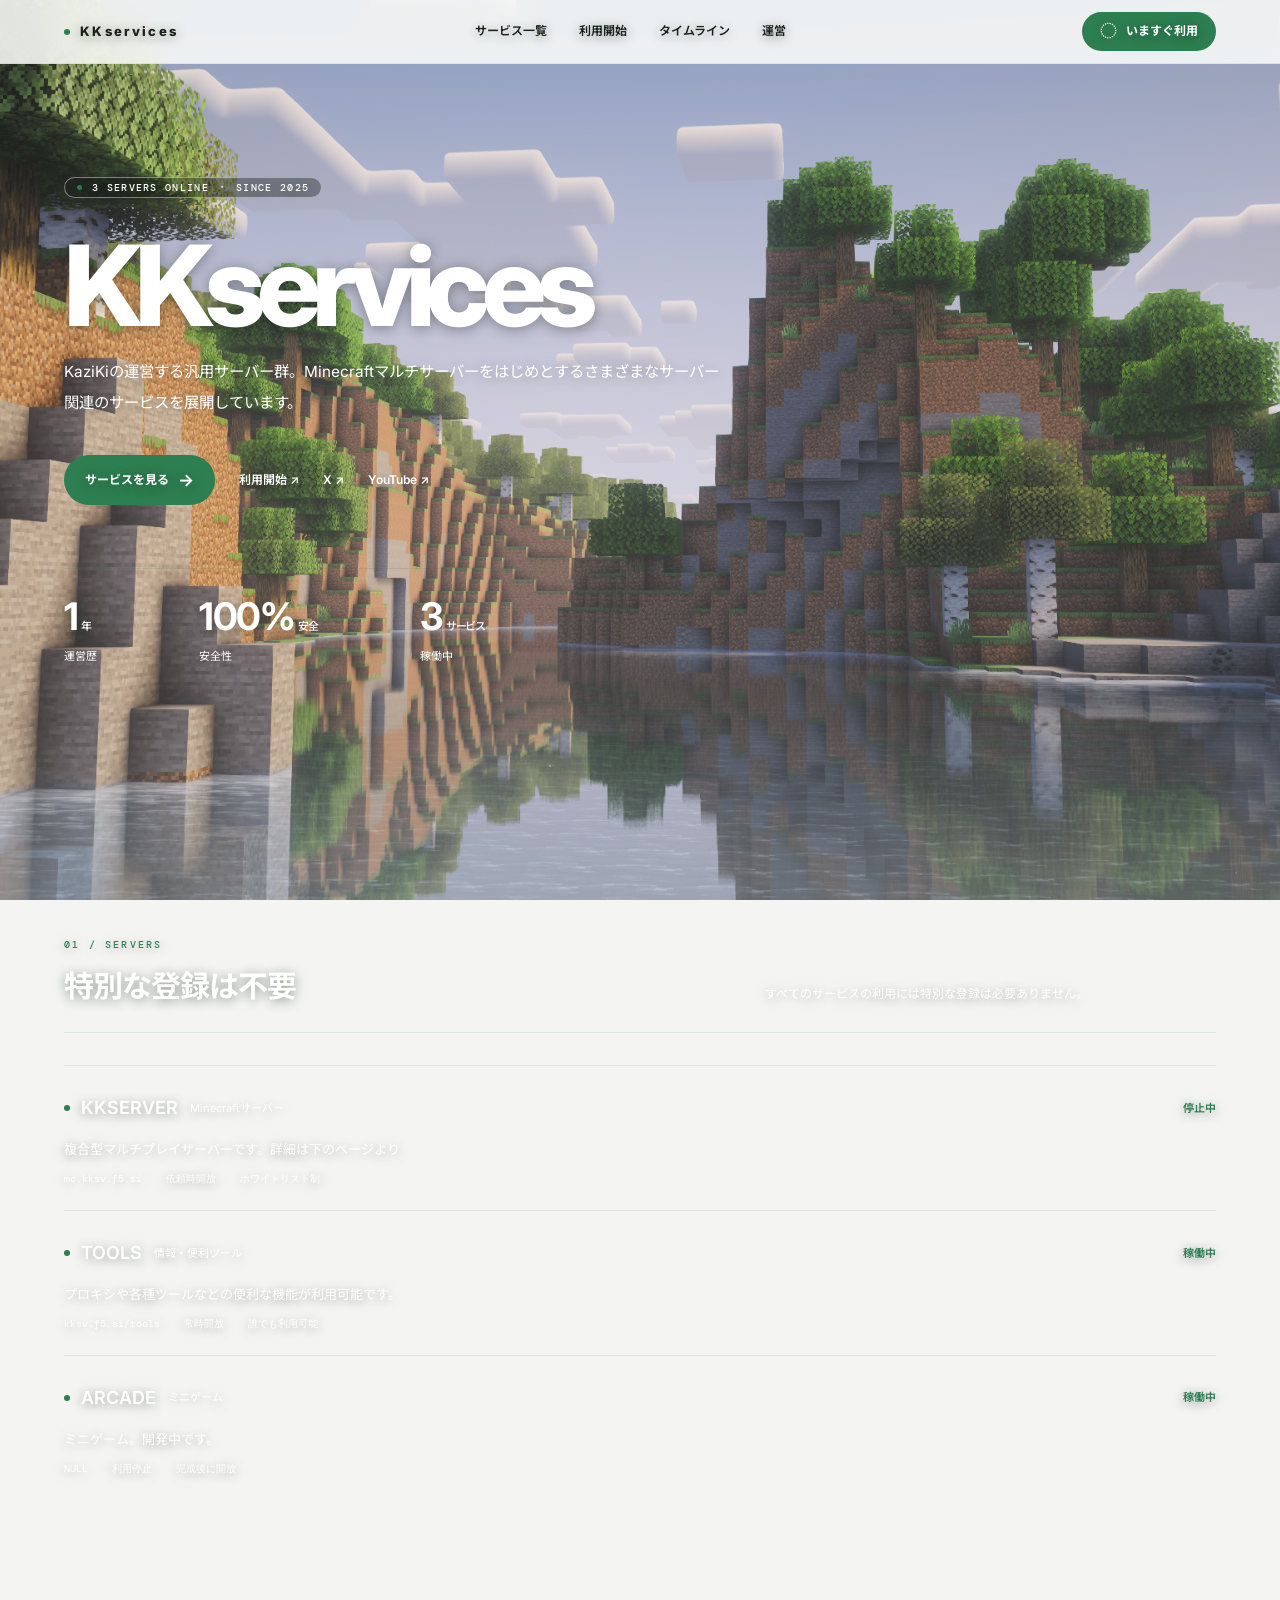
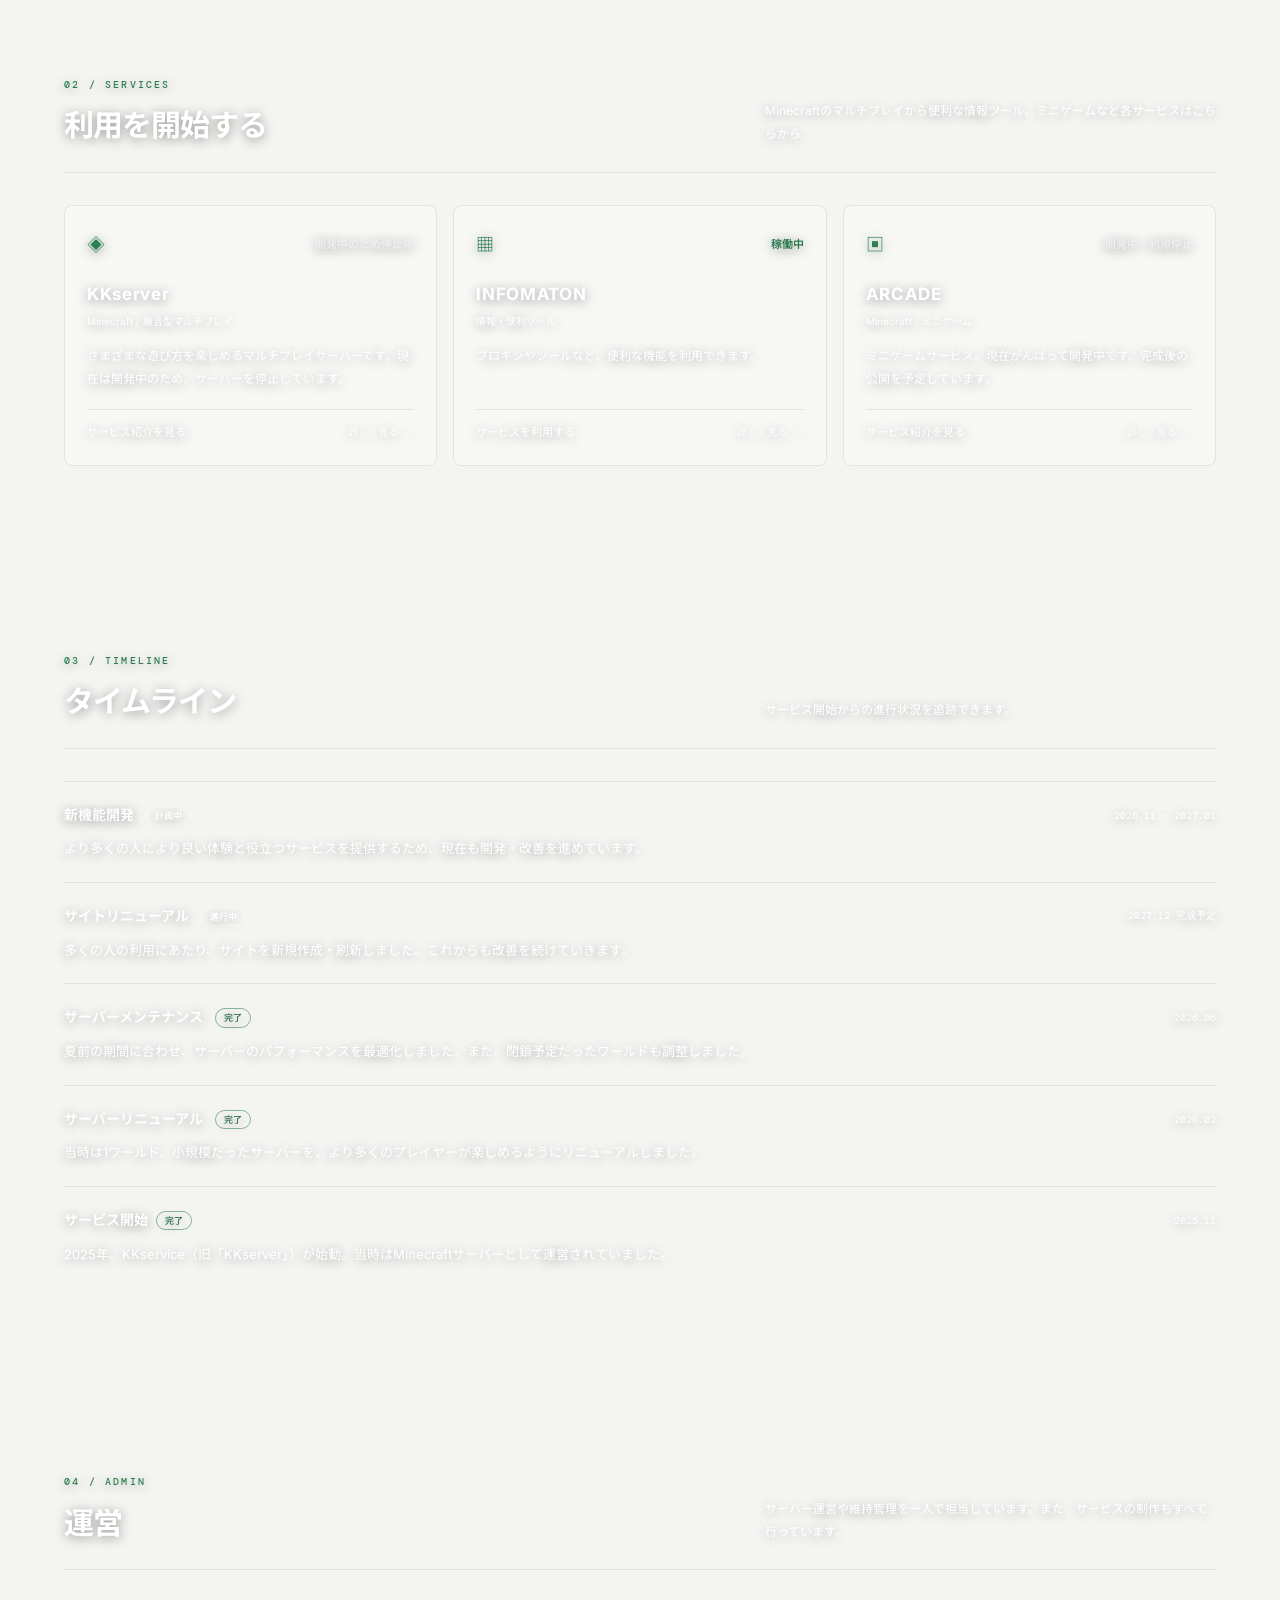
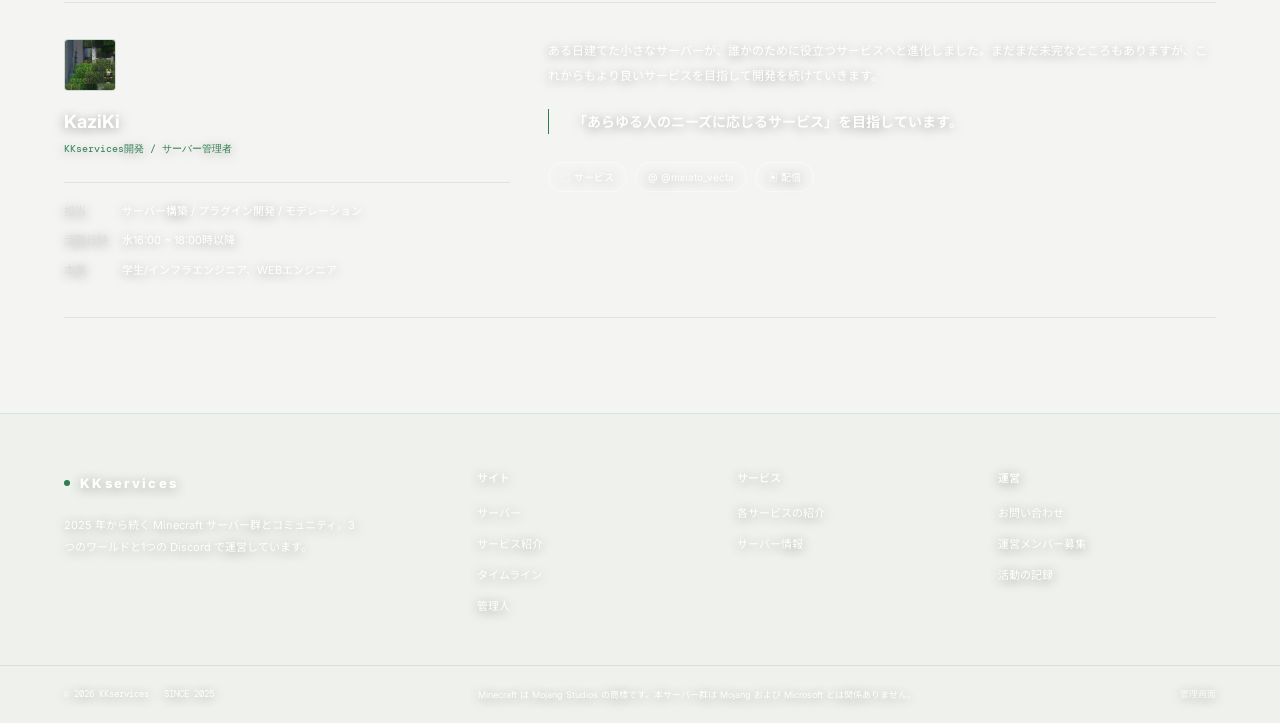
==== commit 30655ee8: "サービス紹介ページの内容を更新し、利用開始方法や運営ルールを追加" ====
--- a/index.html
+++ b/index.html
@@ -14,15 +14,15 @@
 <body>
   <div class="site-background" aria-hidden="true"></div>
   <header class="site-header">
-    <a class="brand" href="#top" aria-label="KKserver ホーム"><span></span>KKserver</a>
+    <a class="brand" href="#top" aria-label="KKservices ホーム"><span></span>KKservices</a>
     <button class="menu-toggle" type="button" aria-label="メニューを開く" aria-expanded="false"><i></i><i></i></button>
     <nav class="main-nav" aria-label="メインナビゲーション">
-      <a href="#servers">サーバー</a>
-      <a href="#services">サービス紹介</a>
+      <a href="#servers">サービス一覧</a>
+      <a href="#services">利用開始</a>
       <a href="#timeline">タイムライン</a>
-      <a href="#admin">管理人</a>
+      <a href="#admin">運営</a>
     </nav>
-    <a class="header-cta" href="#services"><span class="chat-icon">◌</span>サービスを見る</a>
+    <a class="header-cta" href="#services"><span class="chat-icon">◌</span>いますぐ利用</a>
   </header>
 
   <main id="top">
@@ -32,8 +32,8 @@
         <h1>KKservices</h1>
         <p class="hero-lead">KaziKiの運営する汎用サーバー群。Minecraftマルチサーバーをはじめとするさまざまなサーバー関連のサービスを展開しています。</p>
         <div class="hero-actions">
-          <a class="primary-button" href="#servers">サーバーを見る <span>→</span></a>
-          <a class="text-link" href="#services">サービス紹介 ↗</a>
+          <a class="primary-button" href="#servers">サービスを見る <span>→</span></a>
+          <a class="text-link" href="#services">利用開始 ↗</a>
           <a class="text-link" href="#timeline">X ↗</a>
           <a class="text-link" href="#timeline">YouTube ↗</a>
         </div>
@@ -58,7 +58,7 @@
         </article>
         <article class="server-row">
           <div class="server-title"><h3><span class="status-dot"></span> TOOLS</h3><span class="server-type">情報・便利ツール</span><span class="server-status">稼働中</span></div>
-          <p>sプロキシや各種ツールなどの便利な機能が利用可能です。</p>
+          <p>プロキシや各種ツールなどの便利な機能が利用可能です。</p>
           <div class="server-meta"><span>kksv.f5.si/tools</span><span>常時開放</span><span>誰でも利用可能</span></div>
         </article>
         <article class="server-row">
@@ -71,7 +71,7 @@
 
     <section class="section content-wrap services-section" id="services">
       <div class="section-heading">
-        <div><span class="section-kicker">02 / SERVICES</span><h2>KKservices - さまざまなサービス</h2></div>
+        <div><span class="section-kicker">02 / SERVICES</span><h2>利用を開始する</h2></div>
         <p>Minecraftのマルチプレイから便利な情報ツール、ミニゲームなど各サービスはこちらから</p>
       </div>
       <div class="service-grid">
@@ -118,12 +118,12 @@
       <article class="admin-card">
         <div class="admin-profile">
           <img class="avatar" src="assets/avatericon.png" alt="管理人のアイコン">
-          <h3>みなと</h3><span class="admin-role">KKservices開発 / サーバー管理者</span>
-          <dl><div><dt>担当</dt><dd>サーバー構築 / プラグイン開発 / モデレーション</dd></div><div><dt>活動日時</dt><dd>水16:00 ~ 18:00時以降</dd></div><div><dt>本業</dt><dd>Web エンジニア（2020 年から）</dd></div></dl>
+          <h3>KaziKi</h3><span class="admin-role">KKservices開発 / サーバー管理者</span>
+          <dl><div><dt>担当</dt><dd>サーバー構築 / プラグイン開発 / モデレーション</dd></div><div><dt>活動日時</dt><dd>水16:00 ~ 18:00時以降</dd></div><div><dt>本業</dt><dd>学生/インフラエンジニア、WEBエンジニア</dd></div></dl>
         </div>
         <div class="admin-message">
-          <p>2020 年、友人3人と建てた小さなサーバーが、いまは2,400人が集まる Discord になりました。うまいプレイヤーを集めるより、また来週も来てくれる人が増えるほうがうれしい。だから大きなアップデートより、荒らし対策や参加のしやすさを先に直しています。</p>
-          <blockquote>「初めての人が、3日目にもう知り合いに会えるサーバー」を目指しています。</blockquote>
+          <p>ある日建てた小さなサーバーが、誰かのために役立つサービスへと進化しました。まだまだ未完なところもありますが、これからもより良いサービスを目指して開発を続けていきます。</p>
+          <blockquote>「あらゆる人のニーズに応じるサービス」を目指しています。</blockquote>
           <div class="social-pills"><a href="#services">◌ サービス</a><a href="#services">@ @minato_vecta</a><a href="#timeline">▣ 配信</a></div>
         </div>
       </article>
@@ -132,12 +132,12 @@
 
   <footer class="site-footer">
     <div class="footer-main content-wrap">
-      <div class="footer-about"><a class="brand" href="#top"><span></span>KKserver</a><p>2025 年から続く Minecraft サーバー群とコミュニティ。3つのワールドと1つの Discord で運営しています。</p></div>
+      <div class="footer-about"><a class="brand" href="#top"><span></span>KKservices</a><p>2025 年から続く Minecraft サーバー群とコミュニティ。3つのワールドと1つの Discord で運営しています。</p></div>
       <div class="footer-column"><h4>サイト</h4><a href="#servers">サーバー</a><a href="#services">サービス紹介</a><a href="#timeline">タイムライン</a><a href="#admin">管理人</a></div>
       <div class="footer-column"><h4>サービス</h4><a href="#services">各サービスの紹介</a><a href="#servers">サーバー情報</a></div>
       <div class="footer-column"><h4>運営</h4><a href="#admin">お問い合わせ</a><a href="#admin">運営メンバー募集</a><a href="#timeline">活動の記録</a></div>
     </div>
-    <div class="footer-bottom content-wrap"><span>© 2026 KKserver · SINCE 2025</span><span>Minecraft は Mojang Studios の商標です。本サーバー群は Mojang および Microsoft とは関係ありません。</span><a href="#top">管理画面</a></div>
+    <div class="footer-bottom content-wrap"><span>© 2026 KKservices · SINCE 2025</span><span>Minecraft は Mojang Studios の商標です。本サーバー群は Mojang および Microsoft とは関係ありません。</span><a href="">管理画面</a></div>
   </footer>
   <script src="script.js"></script>
 </body>
--- a/style.css
+++ b/style.css
@@ -653,6 +653,90 @@
 
 .service-detail-actions .text-link {
   color: var(--text);
+}
+
+.service-detail-section {
+  margin-top: clamp(88px, 12vw, 150px);
+  padding-top: 24px;
+  scroll-margin-top: 88px;
+}
+
+.kk-feature-grid {
+  display: grid;
+  grid-template-columns: repeat(3, 1fr);
+  gap: 18px;
+  margin-top: 34px;
+}
+
+.kk-feature-grid article {
+  min-height: 220px;
+  padding: 26px;
+  border: 1px solid var(--line);
+  background: rgba(250, 251, 249, 0.12);
+  backdrop-filter: blur(10px);
+}
+
+.kk-feature-grid article > span,
+.kk-join-list > li > span,
+.kk-rules p > span {
+  color: var(--accent);
+  font: 10px var(--mono);
+  letter-spacing: 0.12em;
+}
+
+.kk-feature-grid h3,
+.kk-join-list h3 {
+  margin: 28px 0 10px;
+  font-size: 16px;
+}
+
+.kk-feature-grid p,
+.kk-join-list p {
+  margin: 0;
+  color: var(--muted);
+  font-size: 12px;
+  line-height: 2;
+}
+
+.kk-join-list {
+  margin: 34px 0 0;
+  padding: 0;
+  list-style: none;
+  border-top: 1px solid var(--line);
+}
+
+.kk-join-list > li {
+  display: grid;
+  grid-template-columns: 70px 1fr;
+  gap: 12px;
+  padding: 24px 0;
+  border-bottom: 1px solid var(--line);
+}
+
+.kk-join-list h3 {
+  margin: 0 0 5px;
+}
+
+.kk-join-list strong {
+  color: var(--text);
+  font-family: var(--mono);
+  font-weight: 500;
+}
+
+.kk-rules {
+  margin-top: 34px;
+  border-top: 1px solid var(--line);
+}
+
+.kk-rules p {
+  display: grid;
+  grid-template-columns: 70px 1fr;
+  margin: 0;
+  padding: 18px 0;
+  border-bottom: 1px solid var(--line);
+  color: var(--muted);
+  font-size: 12px;
+  line-height: 1.9;
 }
 
 /* ==================================================
@@ -958,6 +1042,15 @@
   color: var(--text);
 }
 
+.site-header .brand,
+.site-header .main-nav a {
+  color: #182119;
+}
+
+.site-header .main-nav a:hover {
+  color: var(--accent);
+}
+
 /* ==================================================
    レスポンシブ - タブレット・スマートフォン
    ================================================== */
@@ -1050,6 +1143,19 @@
     grid-template-columns: 1fr;
     gap: 16px;
     margin-top: 38px;
+  }
+
+  .kk-feature-grid {
+    grid-template-columns: 1fr;
+  }
+
+  .kk-feature-grid article {
+    min-height: 180px;
+  }
+
+  .kk-join-list > li,
+  .kk-rules p {
+    grid-template-columns: 48px 1fr;
   }
 
   .admin-card {
@@ -1124,9 +1230,14 @@
   }
 
   .timeline-top {
-    flex-direction: column;
+    flex-direction: row;
+    flex-wrap: wrap;
     align-items: flex-start;
-    gap: 5px;
+    gap: 5px 12px;
+  }
+
+  .timeline-top time {
+    margin-left: auto;
   }
 }
 
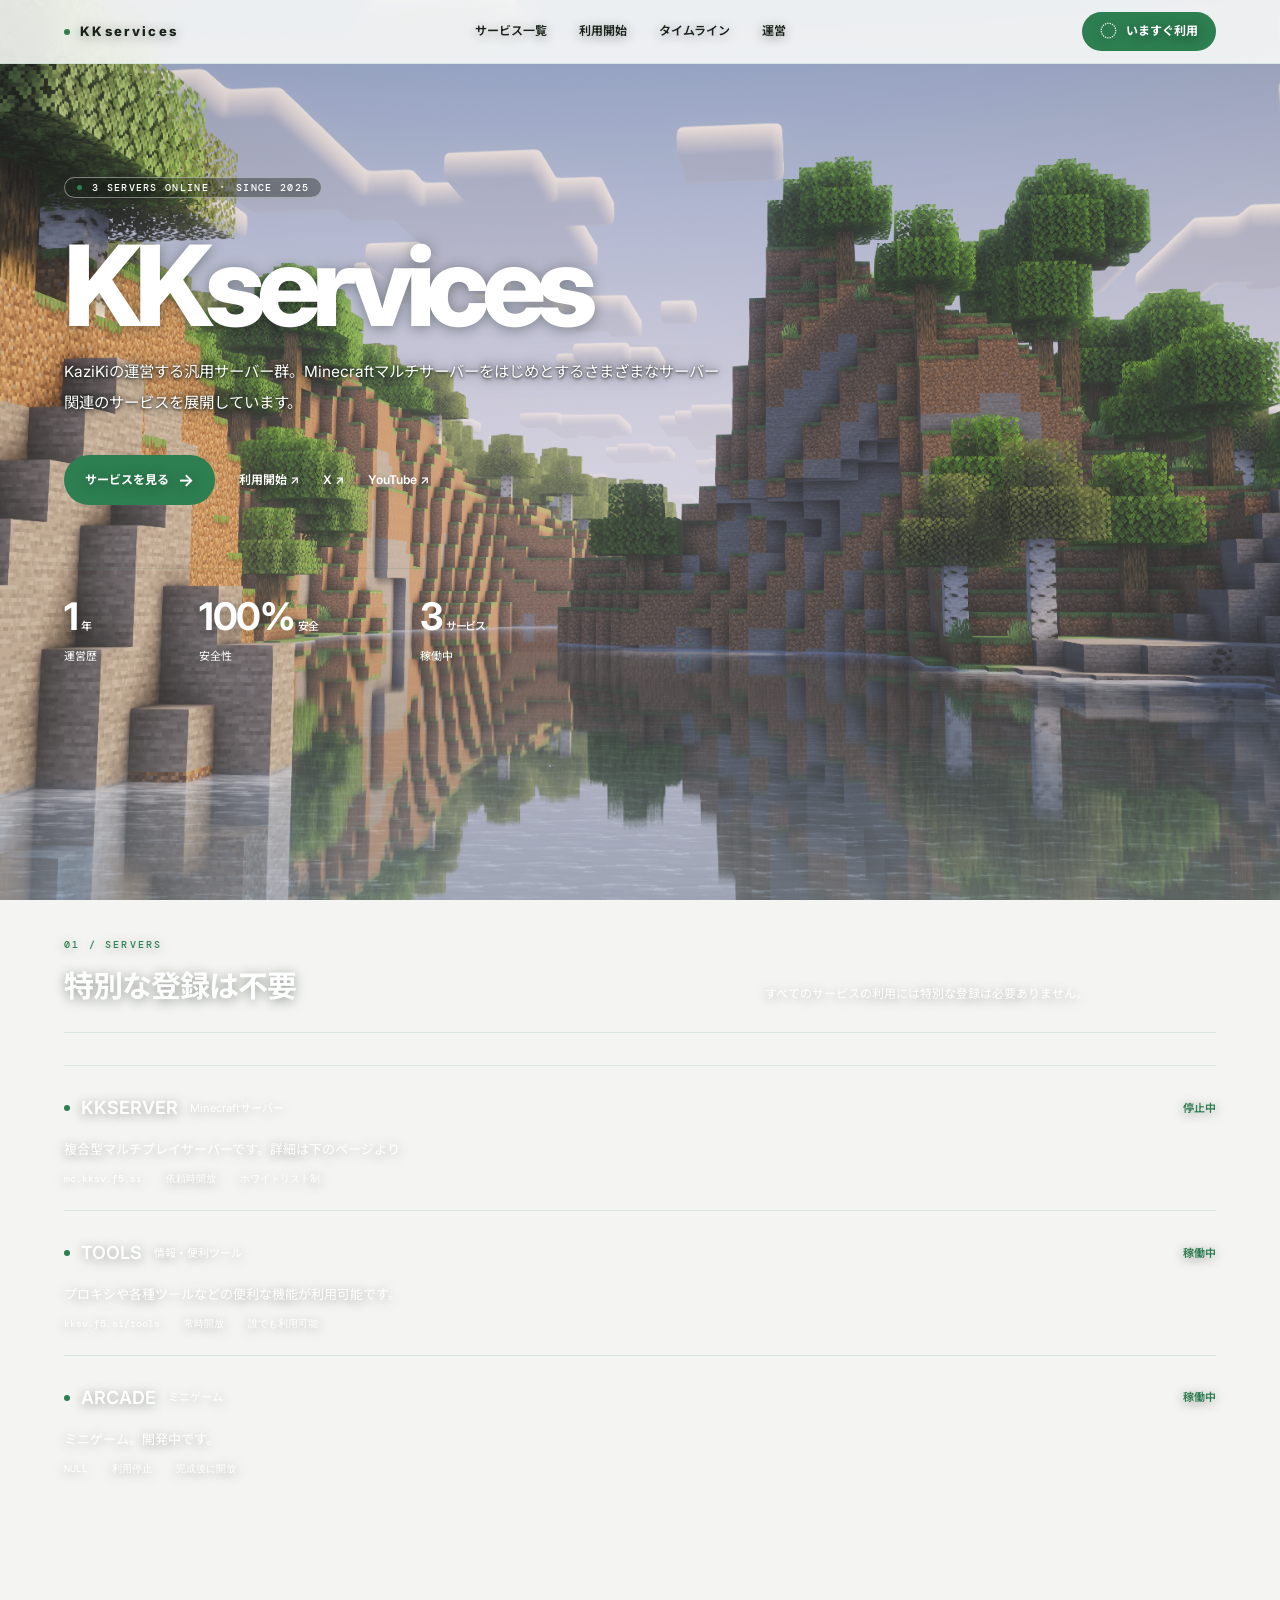
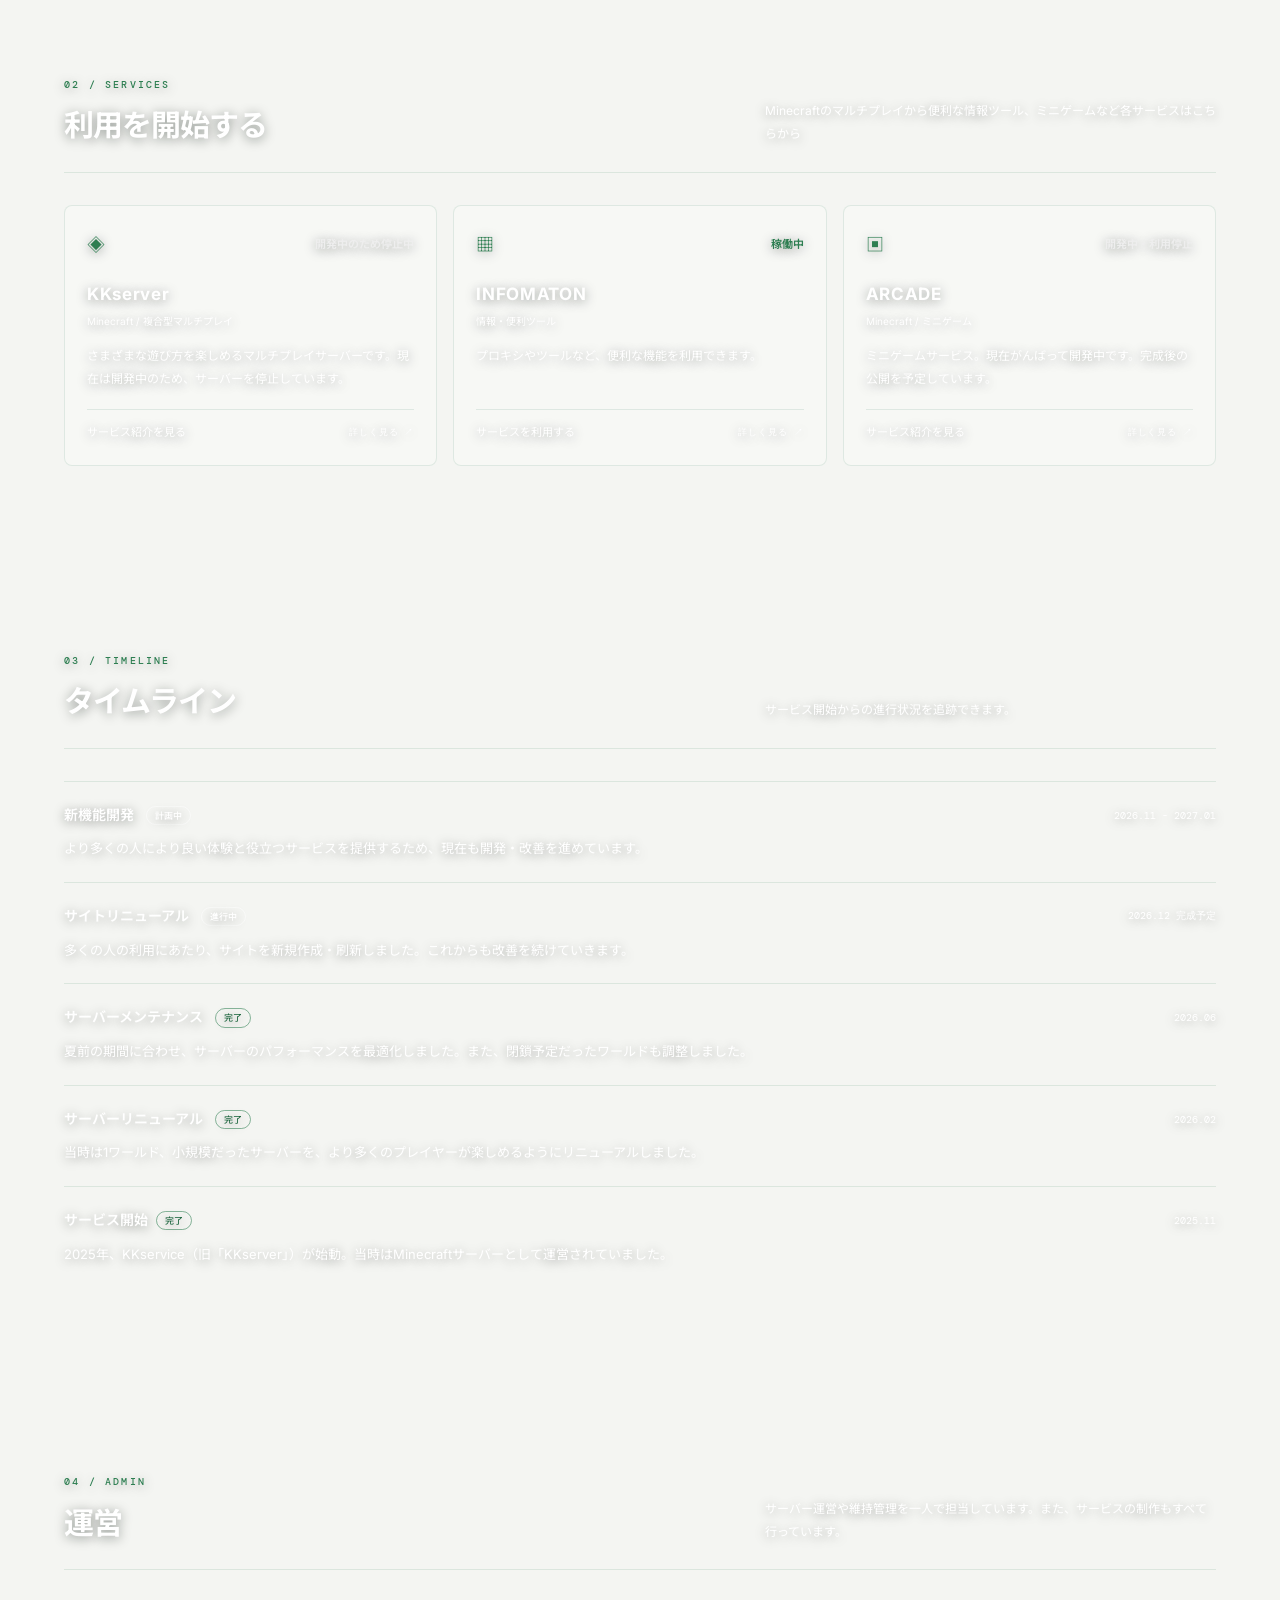
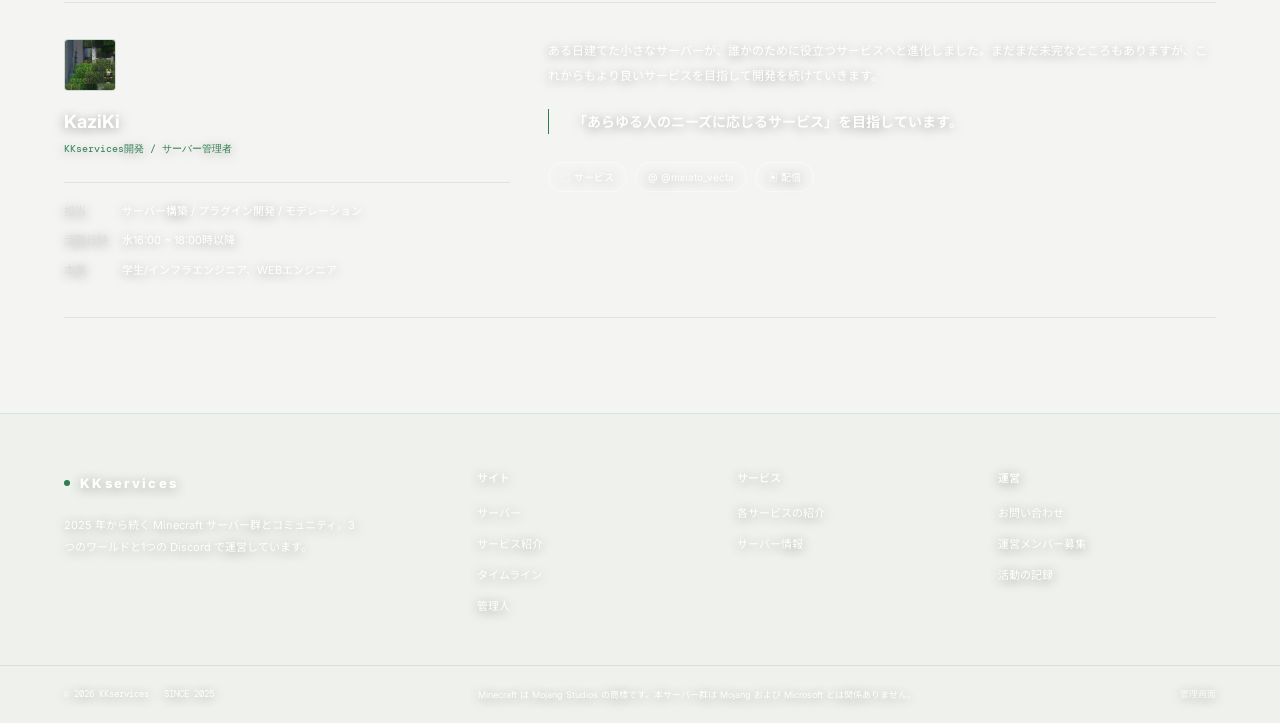
==== commit 50e8f622: "サイトリニューアルのタイムラインを更新し、h1要素にテキストシャドウを追加" ====
--- a/index.html
+++ b/index.html
@@ -103,7 +103,7 @@
       </div>
       <div class="timeline-list">
         <article class="timeline-row"><div class="timeline-top"><h3>新機能開発 <span class="tag">計画中</span></h3><time>2026.11 - 2027.01</time></div><p>より多くの人により良い体験と役立つサービスを提供するため、現在も開発・改善を進めています。</p></article>
-        <article class="timeline-row"><div class="timeline-top"><h3>サイトリニューアル <span class="tag">進行中</span></h3><time>2027.12 完成予定</time></div><p>多くの人の利用にあたり、サイトを新規作成・刷新しました。これからも改善を続けていきます。</p></article>
+        <article class="timeline-row"><div class="timeline-top"><h3>サイトリニューアル <span class="tag">進行中</span></h3><time>2026.12 完成予定</time></div><p>多くの人の利用にあたり、サイトを新規作成・刷新しました。これからも改善を続けていきます。</p></article>
         <article class="timeline-row"><div class="timeline-top"><h3>サーバーメンテナンス <span class="tag active">完了</span></h3><time>2026.06</time></div><p>夏前の期間に合わせ、サーバーのパフォーマンスを最適化しました。また、閉鎖予定だったワールドも調整しました。</p></article>
         <article class="timeline-row"><div class="timeline-top"><h3>サーバーリニューアル <span class="tag active">完了</span></h3><time>2026.02</time></div><p>当時は1ワールド、小規模だったサーバーを、より多くのプレイヤーが楽しめるようにリニューアルしました。</p></article>
         <article class="timeline-row"><div class="timeline-top"><h3>サービス開始<span class="tag active">完了</span></h3><time>2025.11</time></div><p>2025年、KKservice（旧「KKserver」）が始動。当時はMinecraftサーバーとして運営されていました。</p></article>
--- a/style.css
+++ b/style.css
@@ -292,6 +292,10 @@
   color: #ffffff;
   font-size: clamp(15px, 1.2vw, 18px);
   line-height: 2.05;
+  text-shadow:
+    0 1px 3px rgba(8, 20, 12, 0.82),
+    0 0 8px rgba(8, 20, 12, 0.76),
+    0 0 20px rgba(8, 20, 12, 0.62);
 }
 
 .hero-actions {
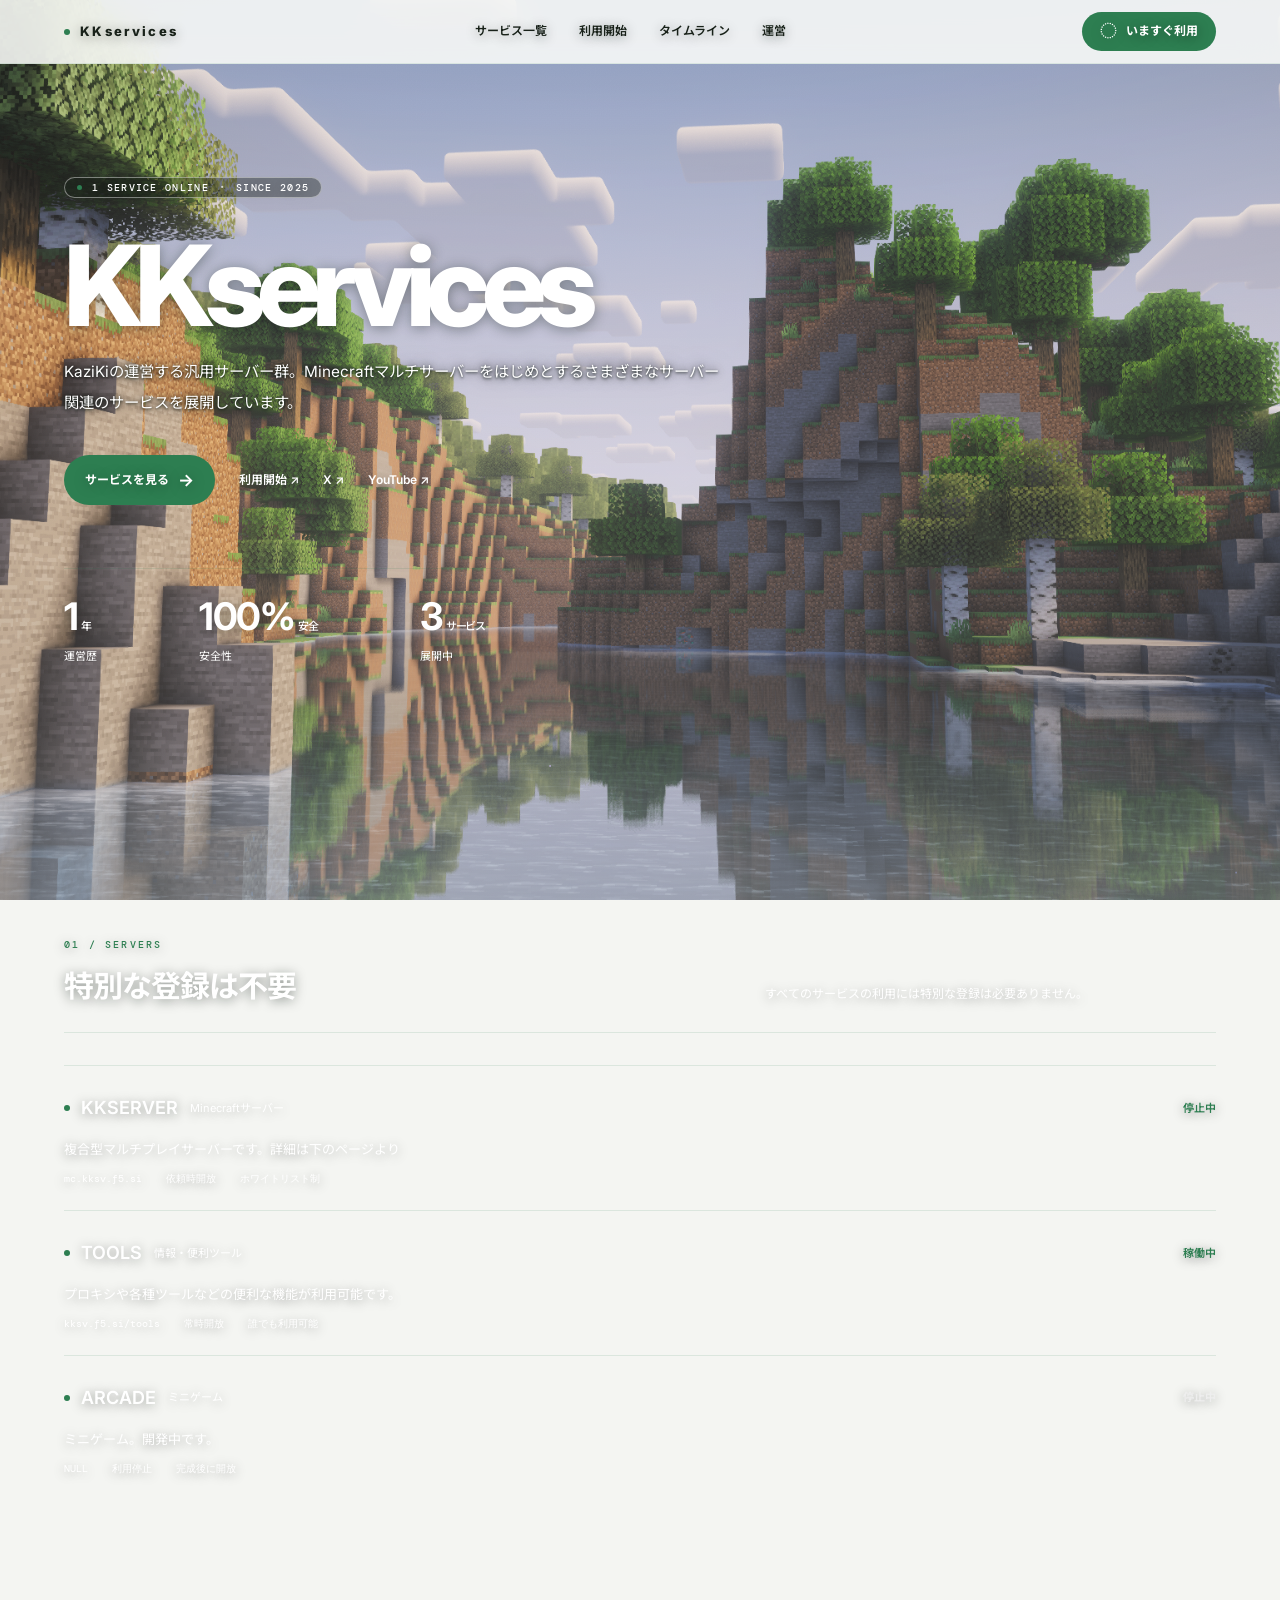
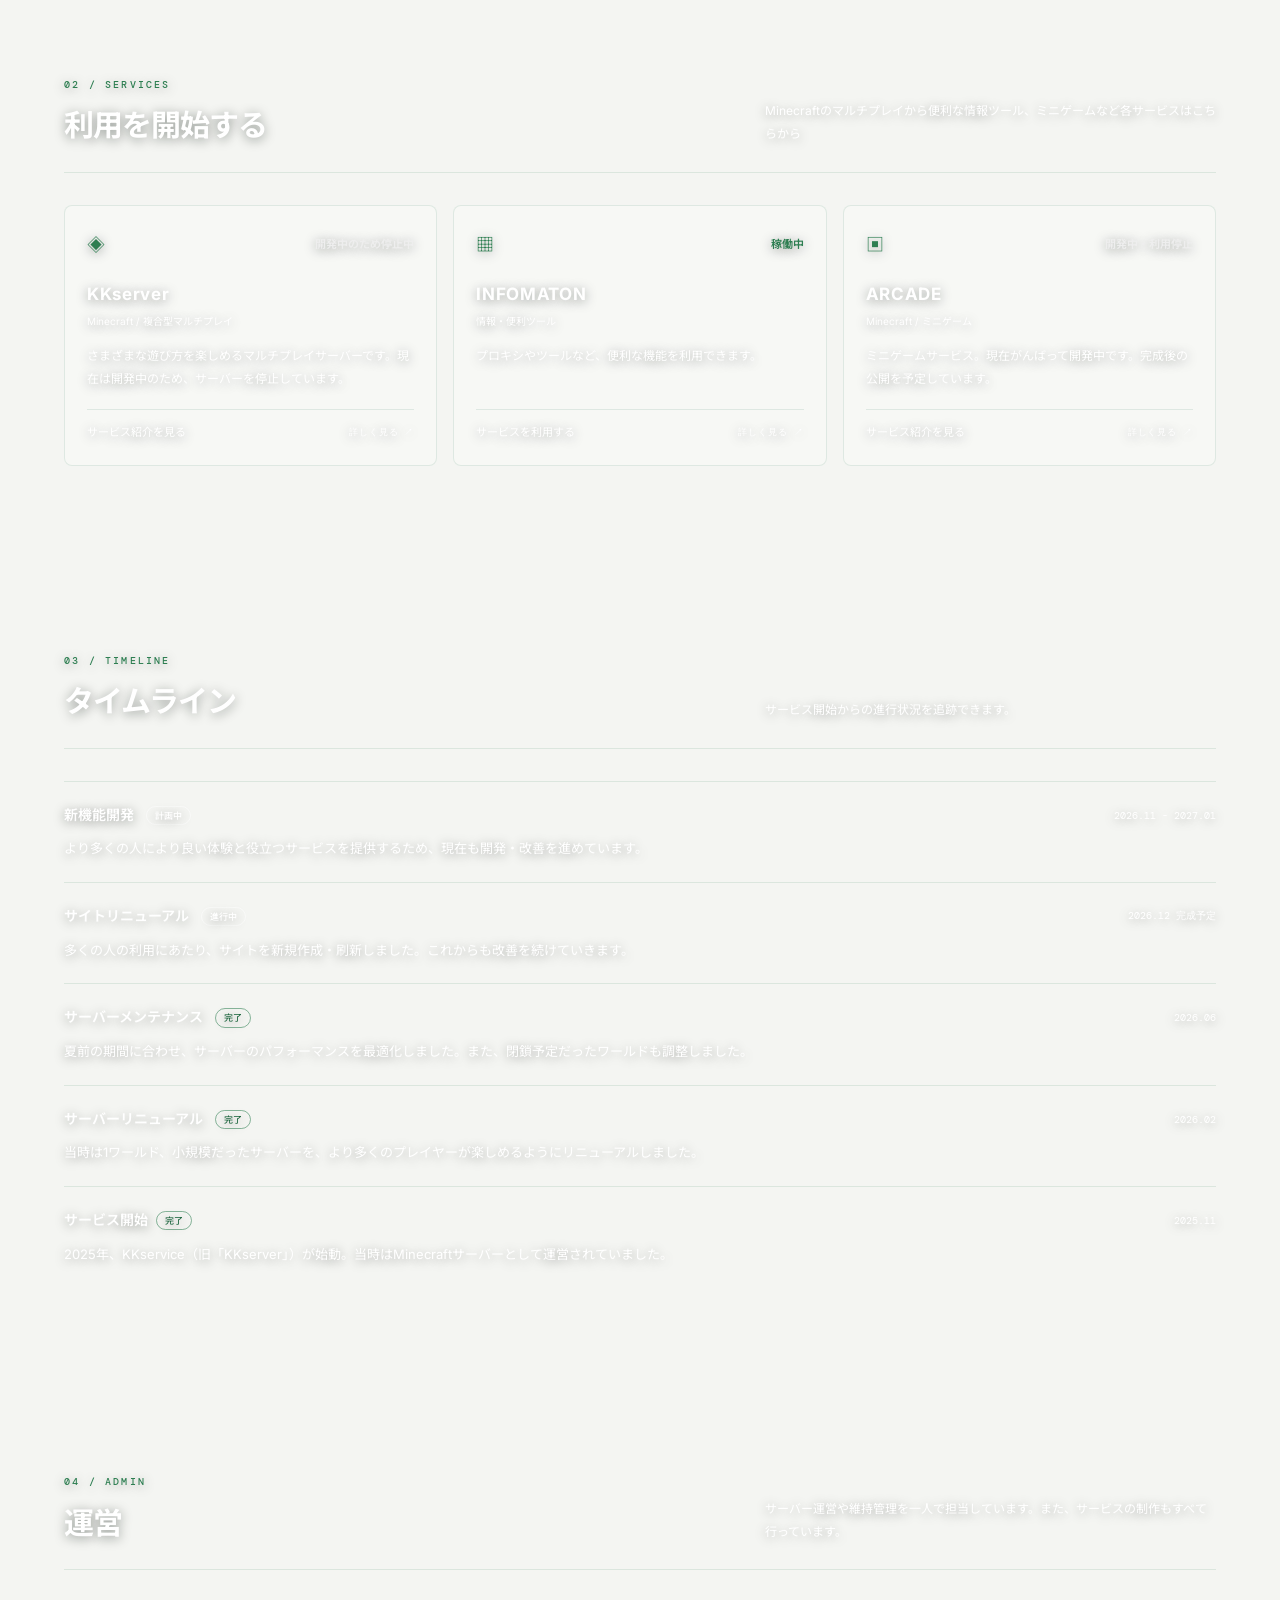
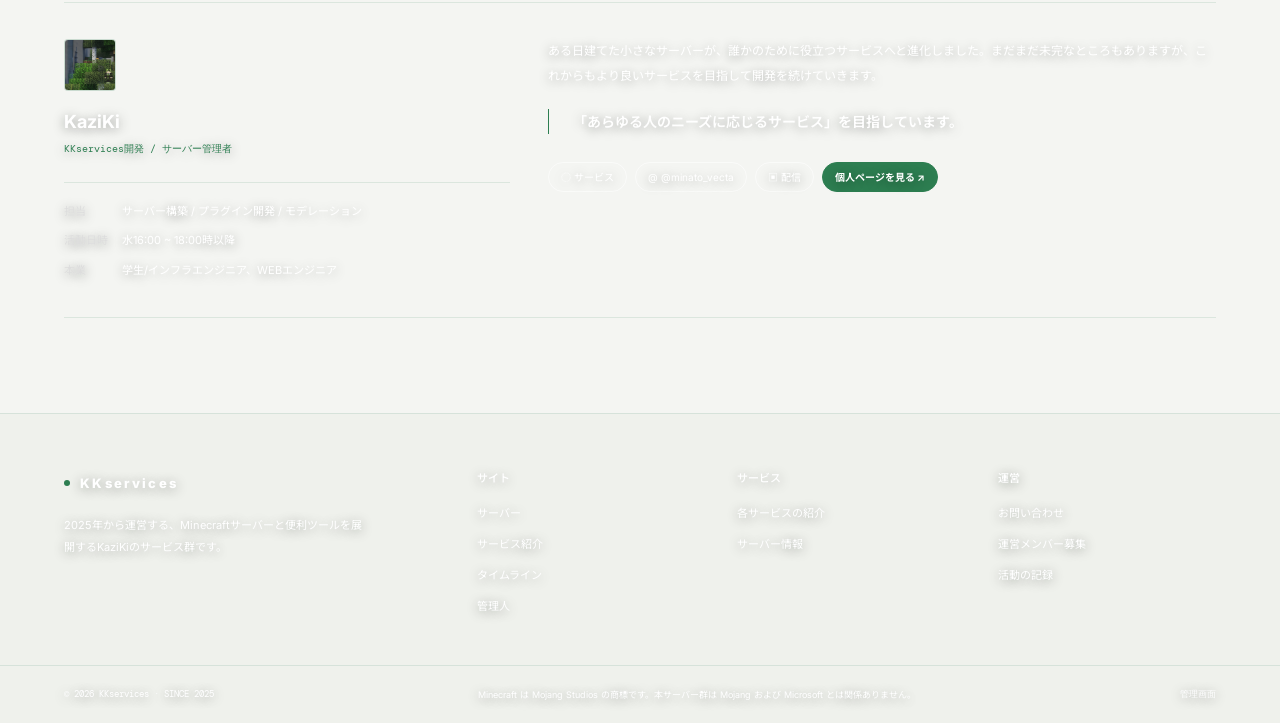
==== commit 003876a6: "Add profile page with background image, styles, and interactivity - Created index.html for the profi" ====
--- a/index.html
+++ b/index.html
@@ -28,7 +28,7 @@
   <main id="top">
     <section class="hero content-wrap">
       <div class="hero-copy">
-        <div class="eyebrow-pill"><span class="status-dot"></span> 3 SERVERS ONLINE <b>·</b> SINCE 2025</div>
+        <div class="eyebrow-pill"><span class="status-dot"></span> 1 SERVICE ONLINE <b>·</b> SINCE 2025</div>
         <h1>KKservices</h1>
         <p class="hero-lead">KaziKiの運営する汎用サーバー群。Minecraftマルチサーバーをはじめとするさまざまなサーバー関連のサービスを展開しています。</p>
         <div class="hero-actions">
@@ -40,7 +40,7 @@
         <div class="hero-stats">
           <div><strong>1<small>年</small></strong><span>運営歴</span></div>
           <div><strong>100%<small>安全</small></strong><span>安全性</span></div>
-          <div><strong>3<small>サービス</small></strong><span>稼働中</span></div>
+          <div><strong>3<small>サービス</small></strong><span>展開中</span></div>
         </div>
       </div>
     </section>
@@ -62,7 +62,7 @@
           <div class="server-meta"><span>kksv.f5.si/tools</span><span>常時開放</span><span>誰でも利用可能</span></div>
         </article>
         <article class="server-row">
-          <div class="server-title"><h3><span class="status-dot"></span> ARCADE</h3><span class="server-type">ミニゲーム</span><span class="server-status">稼働中</span></div>
+          <div class="server-title"><h3><span class="status-dot"></span> ARCADE</h3><span class="server-type">ミニゲーム</span><span class="server-status is-offline">停止中</span></div>
           <p>ミニゲーム。開発中です。</p>
           <div class="server-meta"><span>NULL</span><span>利用停止</span><span>完成後に開放</span></div>
         </article>
@@ -118,13 +118,13 @@
       <article class="admin-card">
         <div class="admin-profile">
           <img class="avatar" src="assets/avatericon.png" alt="管理人のアイコン">
-          <h3>KaziKi</h3><span class="admin-role">KKservices開発 / サーバー管理者</span>
+          <h3><a href="KaziKi/index.html">KaziKi</a></h3><span class="admin-role">KKservices開発 / サーバー管理者</span>
           <dl><div><dt>担当</dt><dd>サーバー構築 / プラグイン開発 / モデレーション</dd></div><div><dt>活動日時</dt><dd>水16:00 ~ 18:00時以降</dd></div><div><dt>本業</dt><dd>学生/インフラエンジニア、WEBエンジニア</dd></div></dl>
         </div>
         <div class="admin-message">
           <p>ある日建てた小さなサーバーが、誰かのために役立つサービスへと進化しました。まだまだ未完なところもありますが、これからもより良いサービスを目指して開発を続けていきます。</p>
           <blockquote>「あらゆる人のニーズに応じるサービス」を目指しています。</blockquote>
-          <div class="social-pills"><a href="#services">◌ サービス</a><a href="#services">@ @minato_vecta</a><a href="#timeline">▣ 配信</a></div>
+          <div class="social-pills"><a href="#services">◌ サービス</a><a href="#services">@ @minato_vecta</a><a href="#timeline">▣ 配信</a><a class="profile-pill" href="KaziKi/index.html">個人ページを見る ↗</a></div>
         </div>
       </article>
     </section>
@@ -132,7 +132,7 @@
 
   <footer class="site-footer">
     <div class="footer-main content-wrap">
-      <div class="footer-about"><a class="brand" href="#top"><span></span>KKservices</a><p>2025 年から続く Minecraft サーバー群とコミュニティ。3つのワールドと1つの Discord で運営しています。</p></div>
+      <div class="footer-about"><a class="brand" href="#top"><span></span>KKservices</a><p>2025年から運営する、Minecraftサーバーと便利ツールを展開するKaziKiのサービス群です。</p></div>
       <div class="footer-column"><h4>サイト</h4><a href="#servers">サーバー</a><a href="#services">サービス紹介</a><a href="#timeline">タイムライン</a><a href="#admin">管理人</a></div>
       <div class="footer-column"><h4>サービス</h4><a href="#services">各サービスの紹介</a><a href="#servers">サーバー情報</a></div>
       <div class="footer-column"><h4>運営</h4><a href="#admin">お問い合わせ</a><a href="#admin">運営メンバー募集</a><a href="#timeline">活動の記録</a></div>
--- a/style.css
+++ b/style.css
@@ -445,6 +445,10 @@
   font-weight: 600;
 }
 
+.server-status.is-offline {
+  color: var(--muted);
+}
+
 .server-row > p,
 .timeline-row > p {
   max-width: 760px;
@@ -928,6 +932,19 @@
 .social-pills a:hover {
   color: var(--accent);
   border-color: var(--accent);
+}
+
+.social-pills .profile-pill {
+  color: #ffffff;
+  background: var(--accent);
+  border-color: var(--accent);
+  font-weight: 700;
+}
+
+.social-pills .profile-pill:hover {
+  color: #ffffff;
+  background: #3b9665;
+  border-color: #3b9665;
 }
 
 /* ==================================================
@@ -1261,3 +1278,4 @@
     animation-duration: 0.01ms !important;
   }
 }
+
